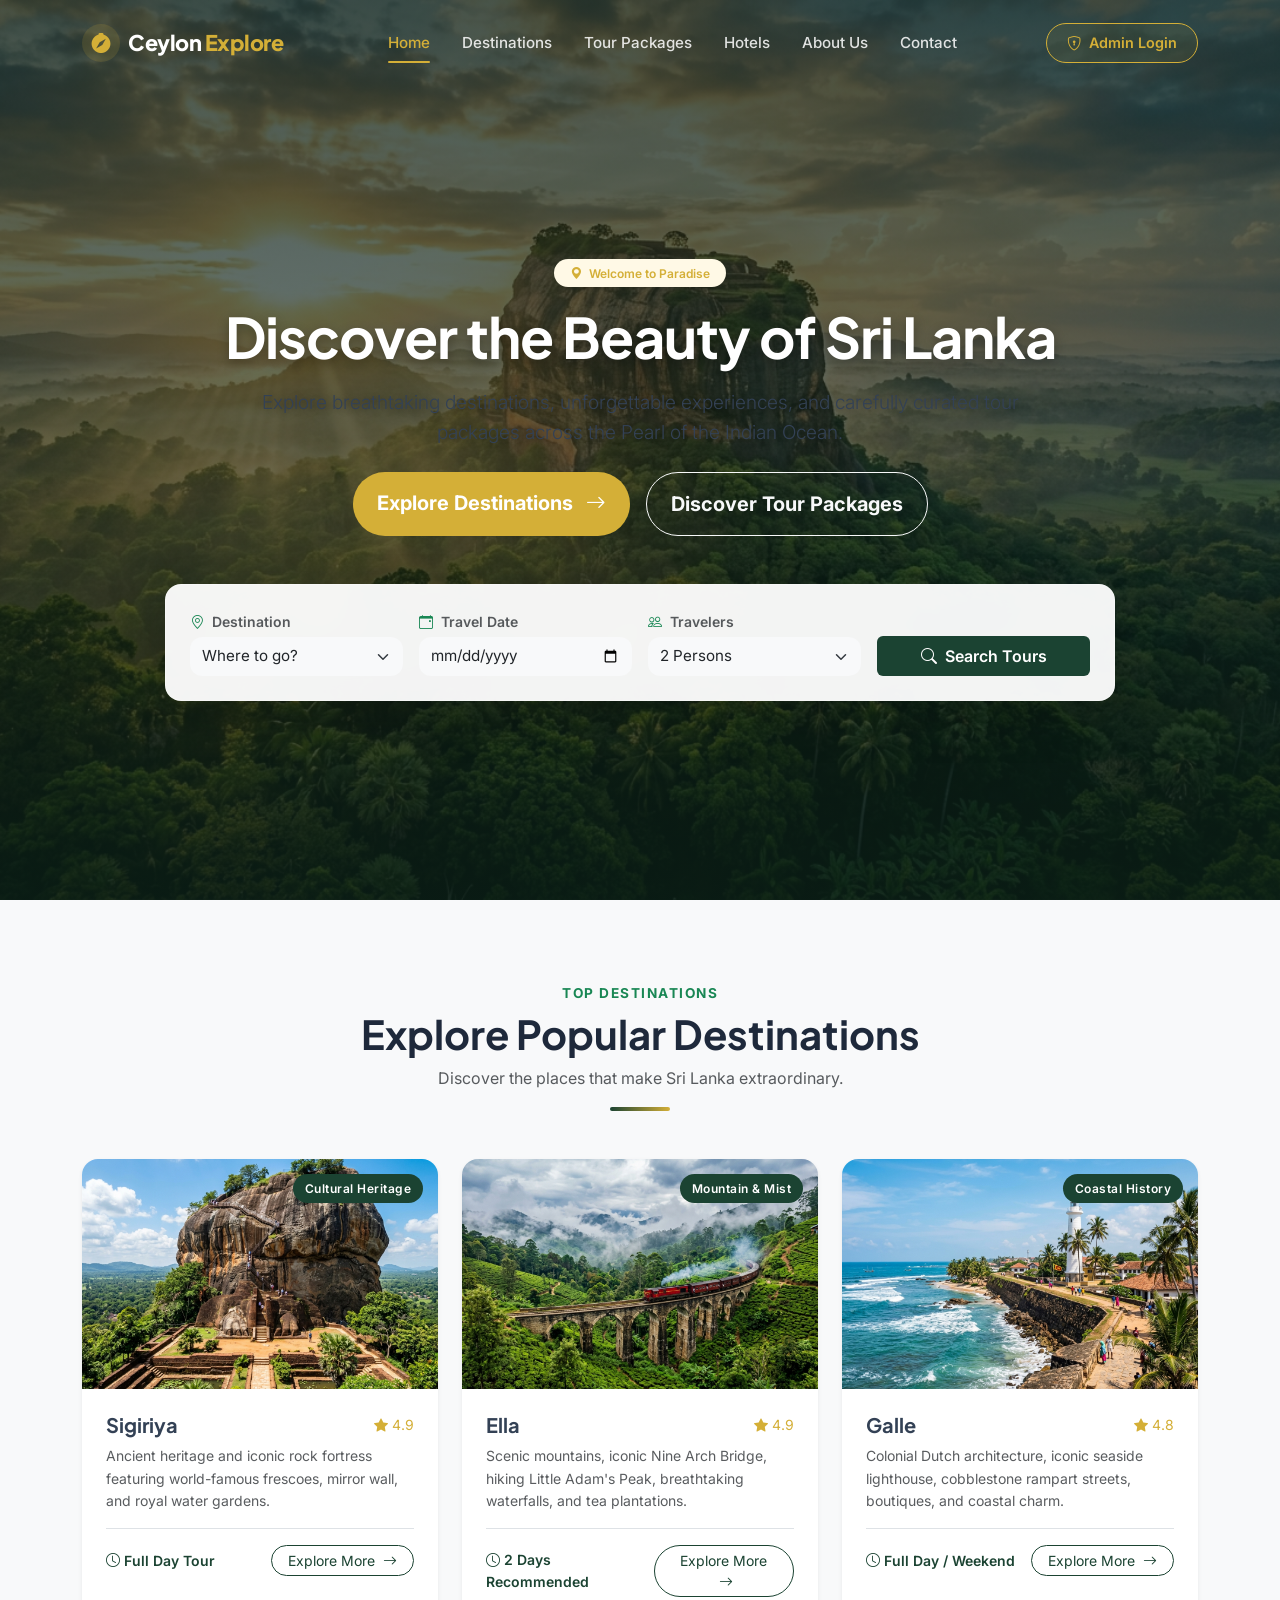
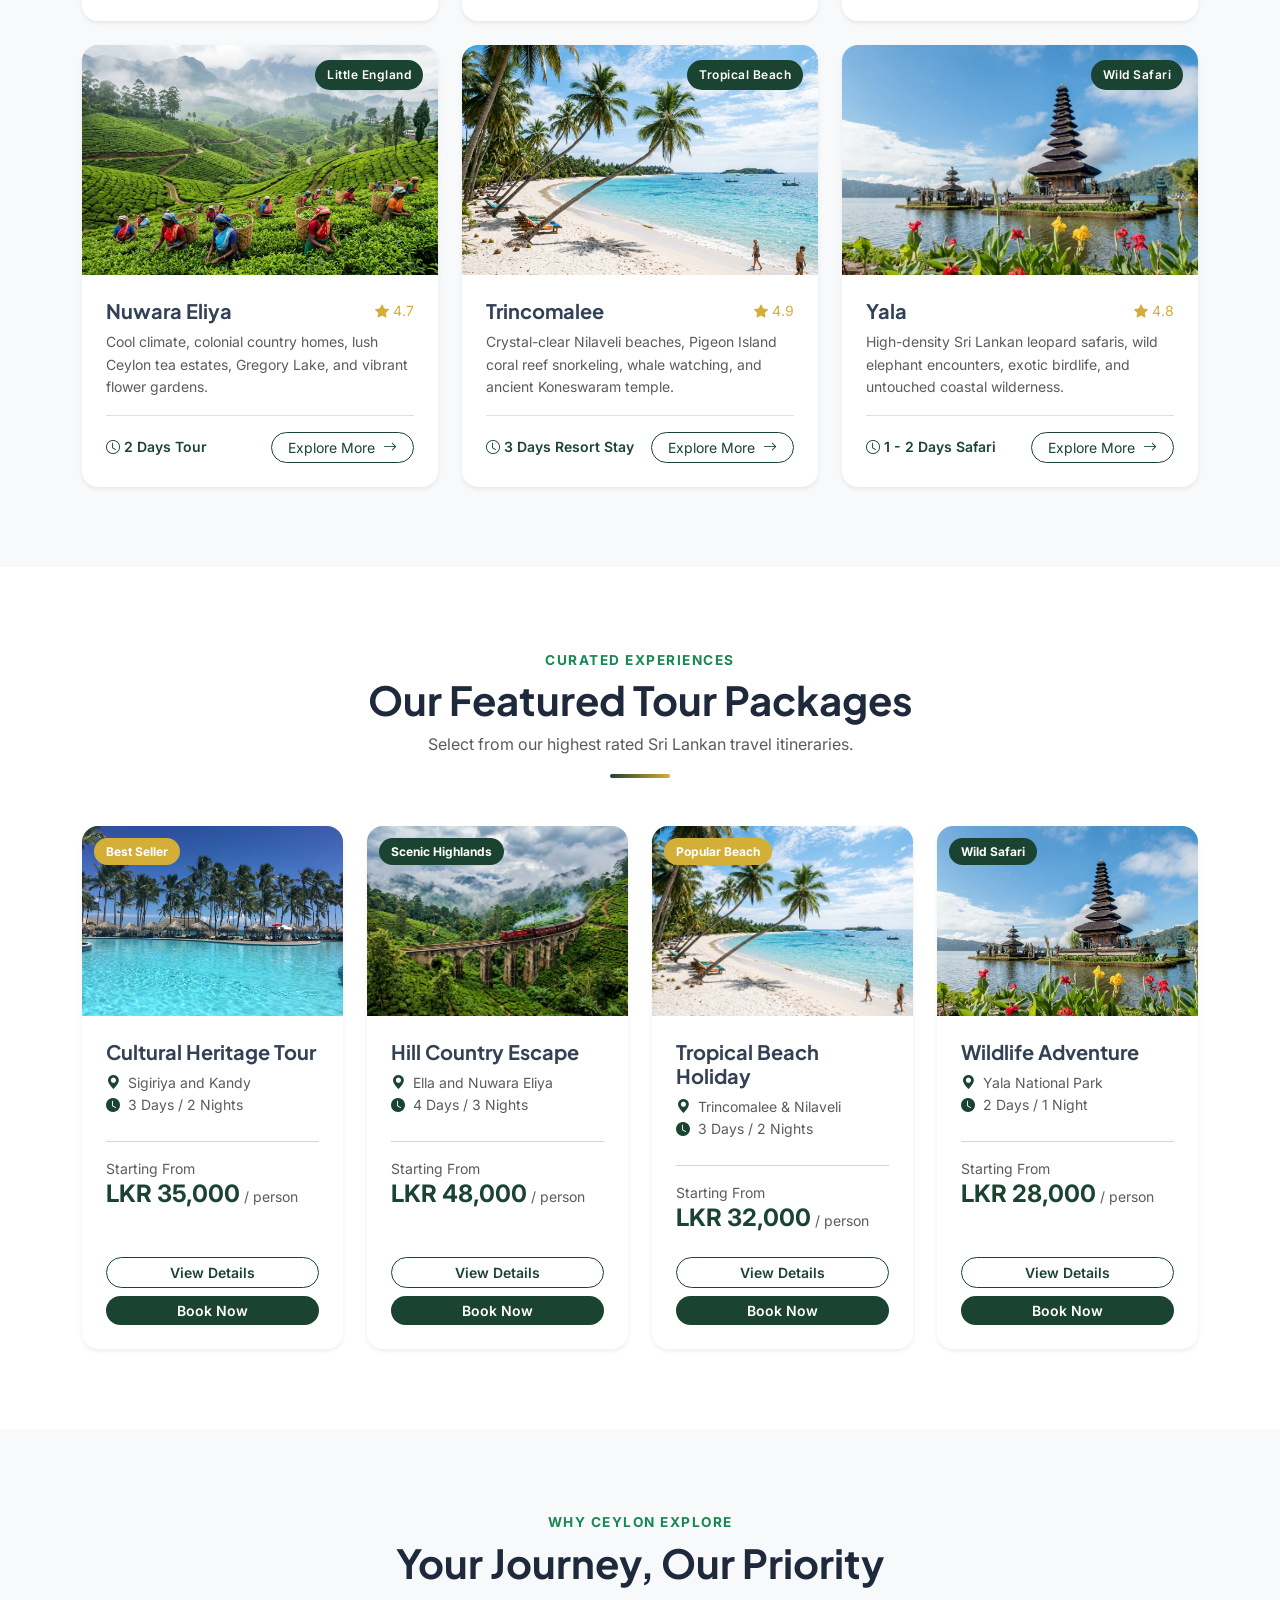
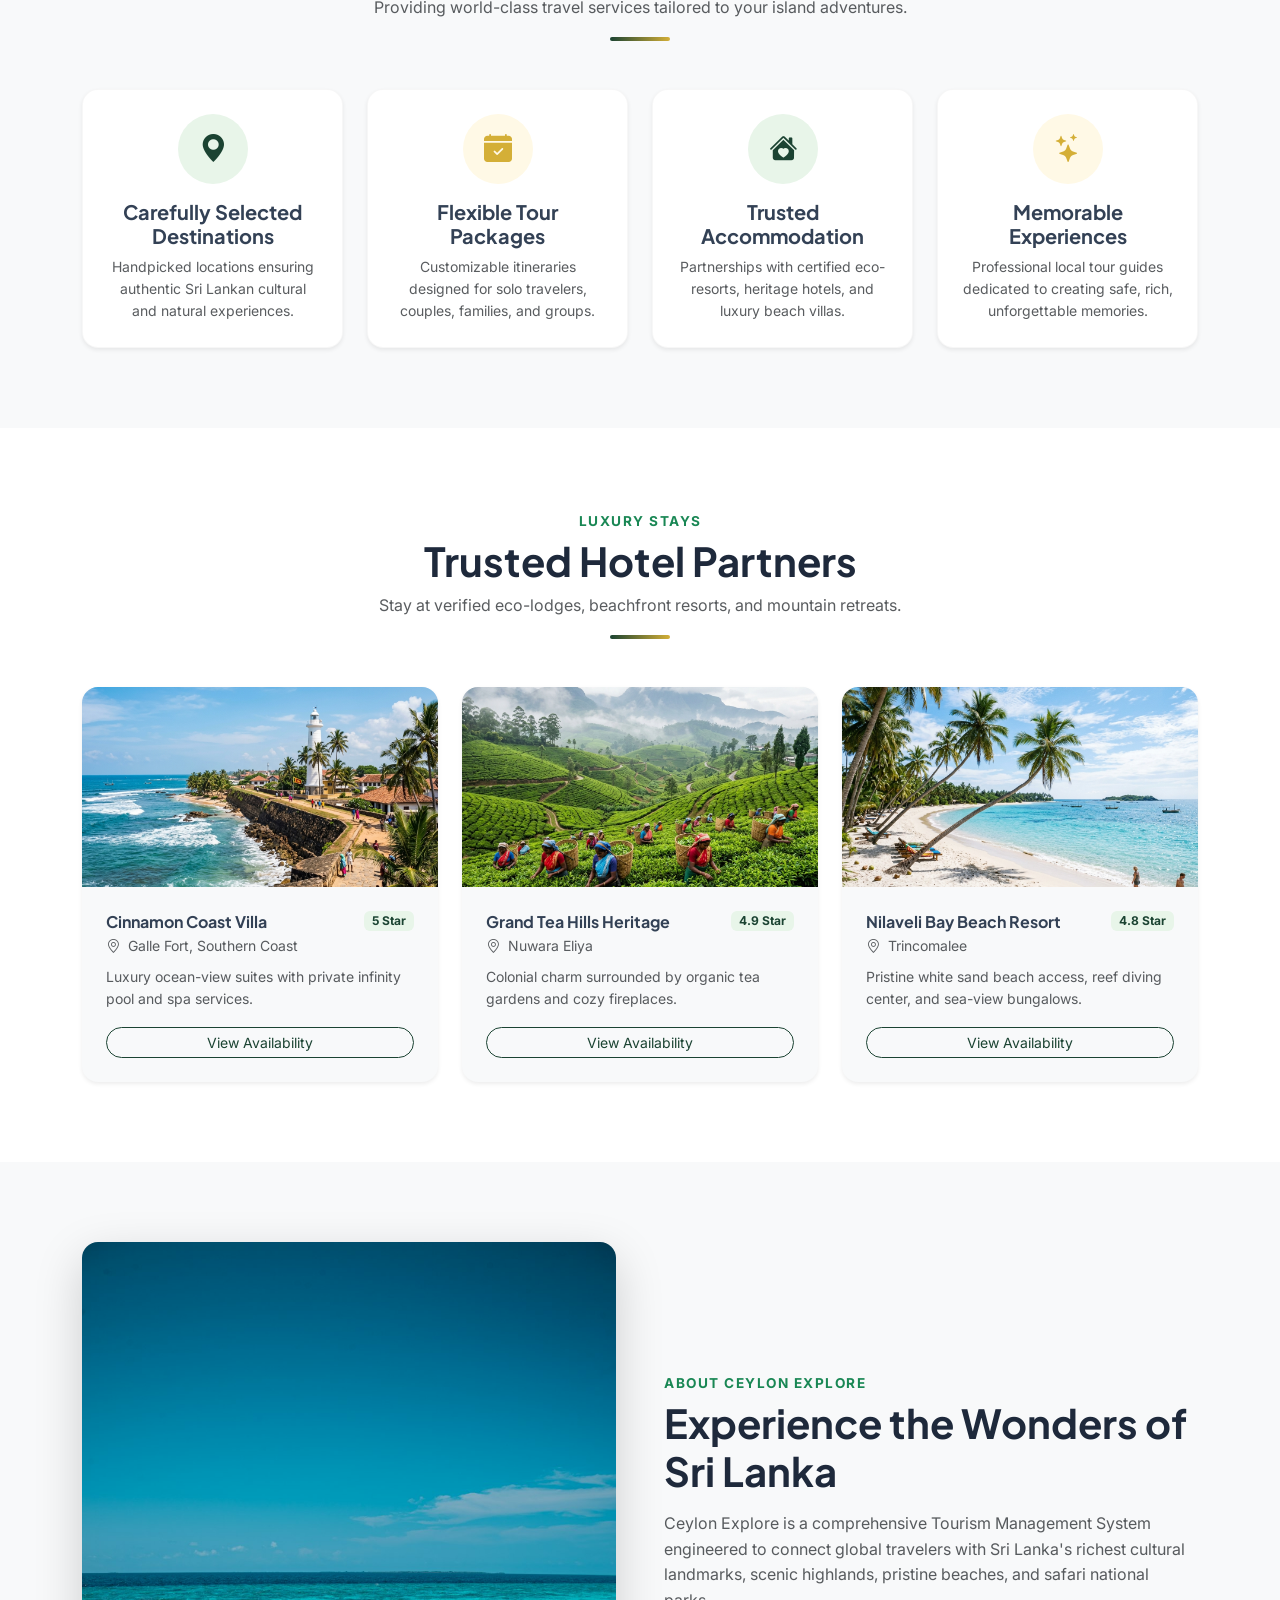
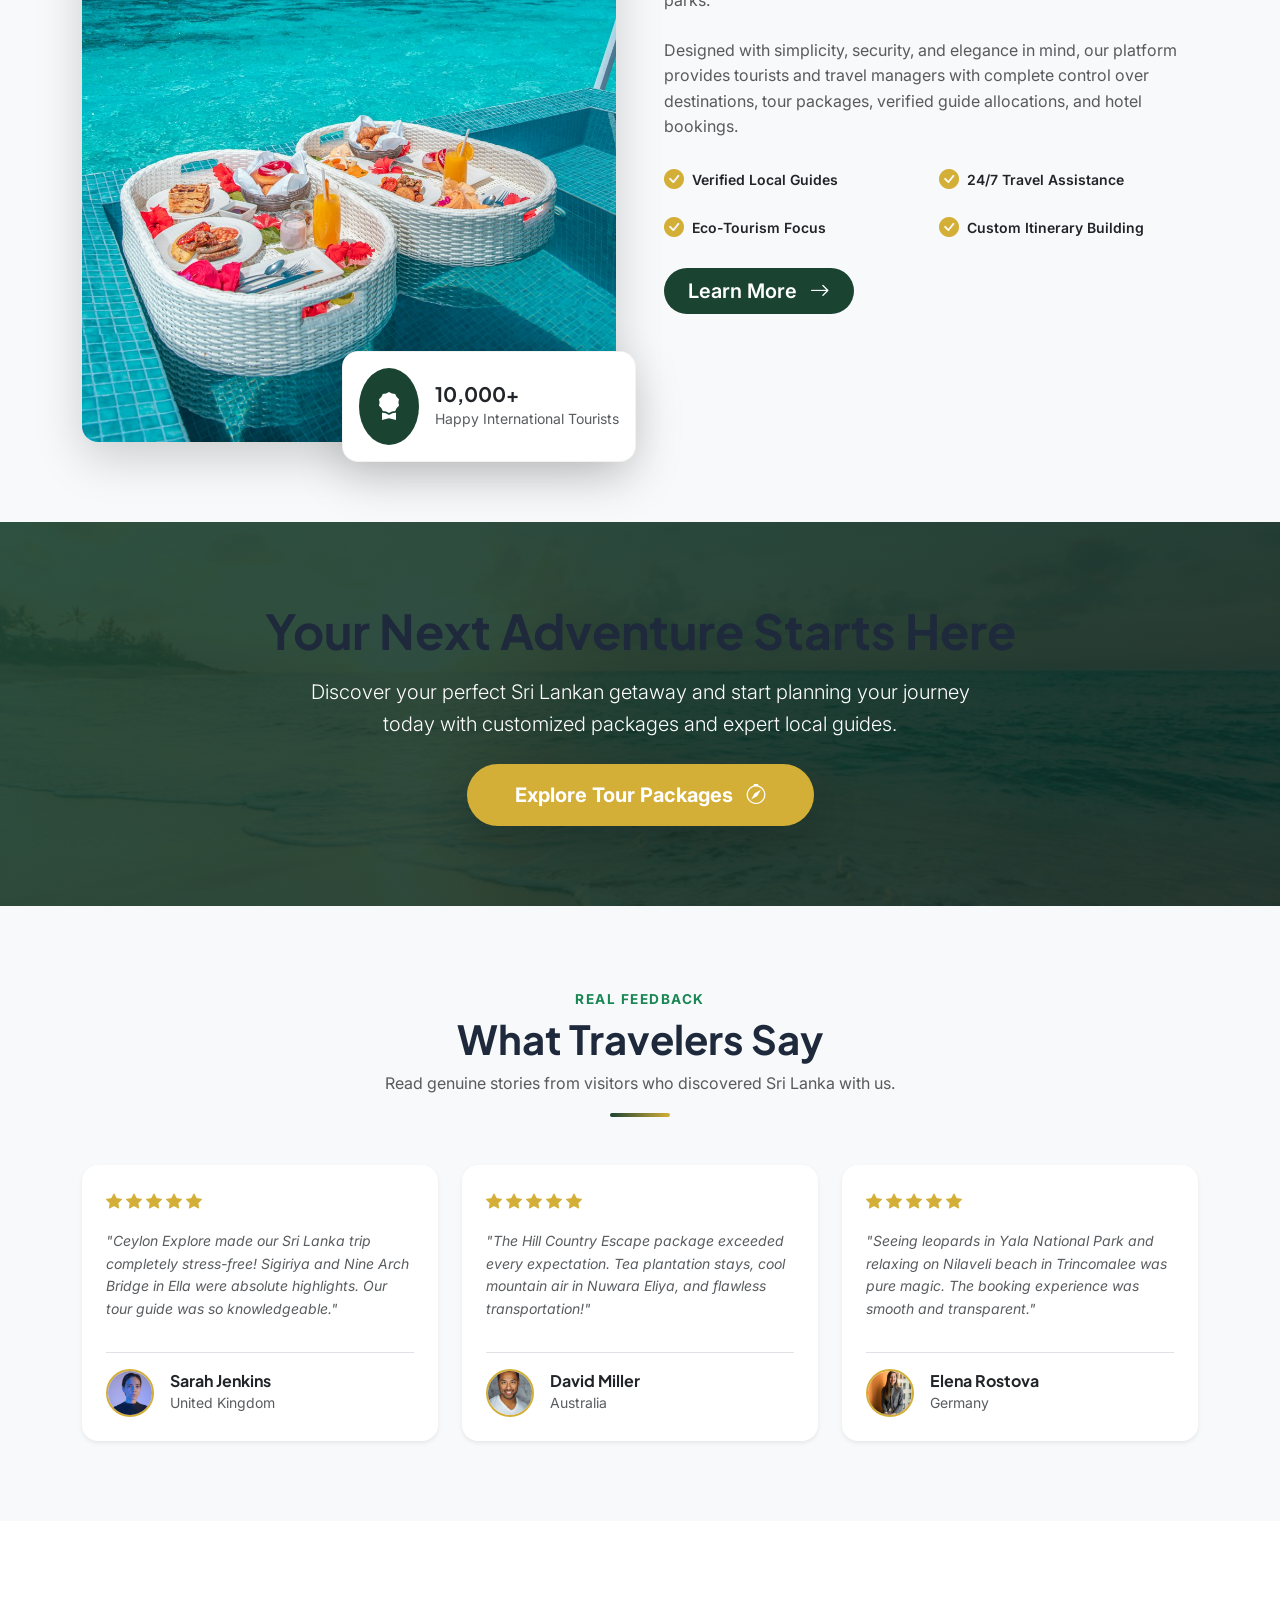
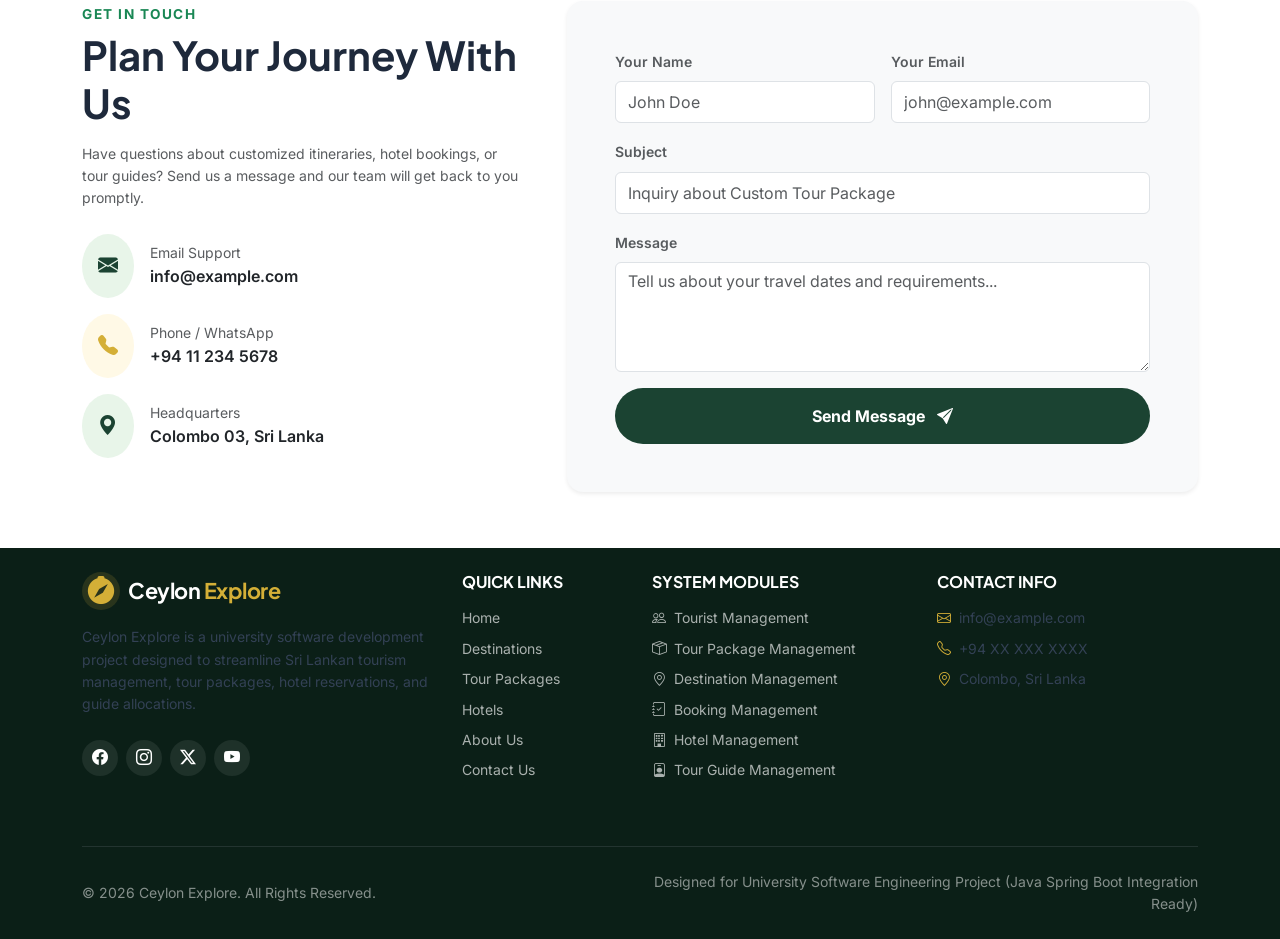
==== tourism-management/index.html @ fd7b1c9d "feat: Implement user and admin dashboard controllers, tourist management, and authentication feature" ====
<!DOCTYPE html>
<html lang="en">
<head>
    <meta charset="UTF-8">
    <meta name="viewport" content="width=device-width, initial-scale=1.0">
    <title>Ceylon Explore | Tourism Management System - Sri Lanka</title>
    <meta name="description" content="Discover breathtaking destinations, curated tour packages, and luxury hotels across Sri Lanka with Ceylon Explore Tourism Management System.">
    
    <!-- Google Fonts -->
    <link rel="preconnect" href="https://fonts.googleapis.com">
    <link rel="preconnect" href="https://fonts.gstatic.com" crossorigin>
    <link href="https://fonts.googleapis.com/css2?family=Inter:wght@300;400;500;600;700&family=Plus+Jakarta+Sans:wght@400;500;600;700;800&display=swap" rel="stylesheet">
    
    <!-- Bootstrap 5 CSS -->
    <link href="https://cdn.jsdelivr.net/npm/bootstrap@5.3.2/dist/css/bootstrap.min.css" rel="stylesheet">
    
    <!-- Bootstrap Icons -->
    <link rel="stylesheet" href="https://cdn.jsdelivr.net/npm/bootstrap-icons@1.11.1/font/bootstrap-icons.css">
    
    <!-- Custom CSS -->
    <link rel="stylesheet" href="css/style.css">
</head>
<body>

    <!-- Navigation Bar -->
    <nav class="navbar navbar-expand-lg fixed-top" id="mainNavbar">
        <div class="container">
            <!-- Brand Logo -->
            <a class="navbar-brand d-flex align-items-center" href="#home">
                <div class="brand-icon me-2">
                    <i class="bi bi-compass-fill"></i>
                </div>
                <span class="brand-text">Ceylon <span class="text-gold">Explore</span></span>
            </a>
            
            <!-- Mobile Toggle Button -->
            <button class="navbar-toggler" type="button" data-bs-toggle="collapse" data-bs-target="#navbarContent" aria-controls="navbarContent" aria-expanded="false" aria-label="Toggle navigation">
                <span class="navbar-toggler-icon"></span>
            </button>
            
            <!-- Navigation Links -->
            <div class="collapse navbar-collapse" id="navbarContent">
                <ul class="navbar-nav mx-auto mb-2 mb-lg-0">
                    <li class="nav-item">
                        <a class="nav-link active" href="#home">Home</a>
                    </li>
                    <li class="nav-item">
                        <a class="nav-link" href="#destinations">Destinations</a>
                    </li>
                    <li class="nav-item">
                        <a class="nav-link" href="#packages">Tour Packages</a>
                    </li>
                    <li class="nav-item">
                        <a class="nav-link" href="#hotels">Hotels</a>
                    </li>
                    <li class="nav-item">
                        <a class="nav-link" href="#about">About Us</a>
                    </li>
                    <li class="nav-item">
                        <a class="nav-link" href="#contact">Contact</a>
                    </li>
                </ul>
                
                <!-- Admin Login Button -->
                <div class="d-flex align-items-center">
                    <a class="btn btn-admin-login" href="admin-login.html">
                        <i class="bi bi-shield-lock me-1"></i> Admin Login
                    </a>
                </div>
            </div>
        </div>
    </nav>

    <!-- Hero Section -->
    <header id="home" class="hero-section position-relative d-flex align-items-center justify-content-center">
        <div class="hero-overlay"></div>
        <div class="container text-center hero-content position-relative z-2">
            <span class="badge bg-gold-subtle text-gold px-3 py-2 rounded-pill mb-3 fw-semibold">
                <i class="bi bi-geo-alt-fill me-1"></i> Welcome to Paradise
            </span>
            <h1 class="hero-title text-white fw-bold mb-3 display-4">
                Discover the Beauty of Sri Lanka
            </h1>
            <p class="hero-subtitle text-white-80 mx-auto mb-4 lead">
                Explore breathtaking destinations, unforgettable experiences, and carefully curated tour packages across the Pearl of the Indian Ocean.
            </p>
            
            <div class="hero-buttons d-flex justify-content-center gap-3 mb-5">
                <a href="#destinations" class="btn btn-gold btn-lg px-4 py-3 fw-bold rounded-pill">
                    Explore Destinations <i class="bi bi-arrow-right ms-2"></i>
                </a>
                <a href="#packages" class="btn btn-outline-light btn-lg px-4 py-3 fw-bold rounded-pill">
                    Discover Tour Packages
                </a>
            </div>
            
            <!-- Modern Search Panel -->
            <div class="search-panel-wrapper mx-auto">
                <div class="search-panel p-4 rounded-4 shadow-lg text-start">
                    <form id="heroSearchForm" class="row g-3 align-items-end">
                        <div class="col-lg-3 col-md-6">
                            <label for="searchDestination" class="form-label fw-semibold text-muted small mb-1">
                                <i class="bi bi-geo-alt text-success me-1"></i> Destination
                            </label>
                            <select class="form-select border-0 bg-light py-2" id="searchDestination" required>
                                <option value="" selected disabled>Where to go?</option>
                                <option value="sigiriya">Sigiriya Rock Fortress</option>
                                <option value="ella">Ella & Nine Arch</option>
                                <option value="galle">Galle Fort & Coast</option>
                                <option value="nuwara-eliya">Nuwara Eliya Tea Hills</option>
                                <option value="trincomalee">Trincomalee Beaches</option>
                                <option value="yala">Yala Safari Park</option>
                            </select>
                        </div>
                        
                        <div class="col-lg-3 col-md-6">
                            <label for="searchDate" class="form-label fw-semibold text-muted small mb-1">
                                <i class="bi bi-calendar-event text-success me-1"></i> Travel Date
                            </label>
                            <input type="date" class="form-control border-0 bg-light py-2" id="searchDate" required>
                        </div>
                        
                        <div class="col-lg-3 col-md-6">
                            <label for="searchTravelers" class="form-label fw-semibold text-muted small mb-1">
                                <i class="bi bi-people text-success me-1"></i> Travelers
                            </label>
                            <select class="form-select border-0 bg-light py-2" id="searchTravelers" required>
                                <option value="1">1 Person</option>
                                <option value="2" selected>2 Persons</option>
                                <option value="3-5">3 - 5 Persons</option>
                                <option value="6+">6+ Group Tour</option>
                            </select>
                        </div>
                        
                        <div class="col-lg-3 col-md-6">
                            <button type="submit" class="btn btn-emerald w-100 py-2 fw-semibold d-flex align-items-center justify-content-center">
                                <i class="bi bi-search me-2"></i> Search Tours
                            </button>
                        </div>
                    </form>
                </div>
            </div>
        </div>
    </header>

    <!-- Popular Destinations Section -->
    <section id="destinations" class="py-6 bg-light">
        <div class="container">
            <div class="section-header text-center mx-auto mb-5">
                <span class="section-badge text-uppercase fw-bold text-success">Top Destinations</span>
                <h2 class="section-title fw-bold display-6 mt-1 mb-2">Explore Popular Destinations</h2>
                <p class="section-subtitle text-muted">Discover the places that make Sri Lanka extraordinary.</p>
                <div class="title-divider mx-auto mt-3"></div>
            </div>
            
            <div class="row g-4">
                <!-- Card 1: Sigiriya -->
                <div class="col-lg-4 col-md-6">
                    <div class="destination-card rounded-4 overflow-hidden shadow-sm h-100 bg-white border-0 position-relative">
                        <div class="card-img-wrapper position-relative overflow-hidden">
                            <img src="assets/images/sigiriya.jpg" class="card-img-top destination-img" alt="Sigiriya Rock Fortress">
                            <span class="badge-tag bg-emerald">Cultural Heritage</span>
                        </div>
                        <div class="card-body p-4 d-flex flex-column">
                            <div class="d-flex justify-content-between align-items-center mb-2">
                                <h3 class="card-title h5 fw-bold mb-0">Sigiriya</h3>
                                <span class="rating small text-gold"><i class="bi bi-star-fill me-1"></i>4.9</span>
                            </div>
                            <p class="card-text text-muted small flex-grow-1">
                                Ancient heritage and iconic rock fortress featuring world-famous frescoes, mirror wall, and royal water gardens.
                            </p>
                            <div class="pt-3 border-top d-flex justify-content-between align-items-center">
                                <span class="text-emerald fw-semibold small"><i class="bi bi-clock me-1"></i>Full Day Tour</span>
                                <button class="btn btn-outline-emerald btn-sm rounded-pill px-3 btn-explore" data-destination="Sigiriya">
                                    Explore More <i class="bi bi-arrow-right ms-1"></i>
                                </button>
                            </div>
                        </div>
                    </div>
                </div>
                
                <!-- Card 2: Ella -->
                <div class="col-lg-4 col-md-6">
                    <div class="destination-card rounded-4 overflow-hidden shadow-sm h-100 bg-white border-0 position-relative">
                        <div class="card-img-wrapper position-relative overflow-hidden">
                            <img src="assets/images/ella.jpg" class="card-img-top destination-img" alt="Ella Nine Arch Bridge">
                            <span class="badge-tag bg-emerald">Mountain & Mist</span>
                        </div>
                        <div class="card-body p-4 d-flex flex-column">
                            <div class="d-flex justify-content-between align-items-center mb-2">
                                <h3 class="card-title h5 fw-bold mb-0">Ella</h3>
                                <span class="rating small text-gold"><i class="bi bi-star-fill me-1"></i>4.9</span>
                            </div>
                            <p class="card-text text-muted small flex-grow-1">
                                Scenic mountains, iconic Nine Arch Bridge, hiking Little Adam's Peak, breathtaking waterfalls, and tea plantations.
                            </p>
                            <div class="pt-3 border-top d-flex justify-content-between align-items-center">
                                <span class="text-emerald fw-semibold small"><i class="bi bi-clock me-1"></i>2 Days Recommended</span>
                                <button class="btn btn-outline-emerald btn-sm rounded-pill px-3 btn-explore" data-destination="Ella">
                                    Explore More <i class="bi bi-arrow-right ms-1"></i>
                                </button>
                            </div>
                        </div>
                    </div>
                </div>
                
                <!-- Card 3: Galle -->
                <div class="col-lg-4 col-md-6">
                    <div class="destination-card rounded-4 overflow-hidden shadow-sm h-100 bg-white border-0 position-relative">
                        <div class="card-img-wrapper position-relative overflow-hidden">
                            <img src="assets/images/galle.jpg" class="card-img-top destination-img" alt="Galle Fort Lighthouse">
                            <span class="badge-tag bg-emerald">Coastal History</span>
                        </div>
                        <div class="card-body p-4 d-flex flex-column">
                            <div class="d-flex justify-content-between align-items-center mb-2">
                                <h3 class="card-title h5 fw-bold mb-0">Galle</h3>
                                <span class="rating small text-gold"><i class="bi bi-star-fill me-1"></i>4.8</span>
                            </div>
                            <p class="card-text text-muted small flex-grow-1">
                                Colonial Dutch architecture, iconic seaside lighthouse, cobblestone rampart streets, boutiques, and coastal charm.
                            </p>
                            <div class="pt-3 border-top d-flex justify-content-between align-items-center">
                                <span class="text-emerald fw-semibold small"><i class="bi bi-clock me-1"></i>Full Day / Weekend</span>
                                <button class="btn btn-outline-emerald btn-sm rounded-pill px-3 btn-explore" data-destination="Galle">
                                    Explore More <i class="bi bi-arrow-right ms-1"></i>
                                </button>
                            </div>
                        </div>
                    </div>
                </div>
                
                <!-- Card 4: Nuwara Eliya -->
                <div class="col-lg-4 col-md-6">
                    <div class="destination-card rounded-4 overflow-hidden shadow-sm h-100 bg-white border-0 position-relative">
                        <div class="card-img-wrapper position-relative overflow-hidden">
                            <img src="assets/images/nuwara-eliya.jpg" class="card-img-top destination-img" alt="Nuwara Eliya Tea Gardens">
                            <span class="badge-tag bg-emerald">Little England</span>
                        </div>
                        <div class="card-body p-4 d-flex flex-column">
                            <div class="d-flex justify-content-between align-items-center mb-2">
                                <h3 class="card-title h5 fw-bold mb-0">Nuwara Eliya</h3>
                                <span class="rating small text-gold"><i class="bi bi-star-fill me-1"></i>4.7</span>
                            </div>
                            <p class="card-text text-muted small flex-grow-1">
                                Cool climate, colonial country homes, lush Ceylon tea estates, Gregory Lake, and vibrant flower gardens.
                            </p>
                            <div class="pt-3 border-top d-flex justify-content-between align-items-center">
                                <span class="text-emerald fw-semibold small"><i class="bi bi-clock me-1"></i>2 Days Tour</span>
                                <button class="btn btn-outline-emerald btn-sm rounded-pill px-3 btn-explore" data-destination="Nuwara Eliya">
                                    Explore More <i class="bi bi-arrow-right ms-1"></i>
                                </button>
                            </div>
                        </div>
                    </div>
                </div>
                
                <!-- Card 5: Trincomalee -->
                <div class="col-lg-4 col-md-6">
                    <div class="destination-card rounded-4 overflow-hidden shadow-sm h-100 bg-white border-0 position-relative">
                        <div class="card-img-wrapper position-relative overflow-hidden">
                            <img src="assets/images/trincomalee.jpg" class="card-img-top destination-img" alt="Trincomalee Nilaveli Beach">
                            <span class="badge-tag bg-emerald">Tropical Beach</span>
                        </div>
                        <div class="card-body p-4 d-flex flex-column">
                            <div class="d-flex justify-content-between align-items-center mb-2">
                                <h3 class="card-title h5 fw-bold mb-0">Trincomalee</h3>
                                <span class="rating small text-gold"><i class="bi bi-star-fill me-1"></i>4.9</span>
                            </div>
                            <p class="card-text text-muted small flex-grow-1">
                                Crystal-clear Nilaveli beaches, Pigeon Island coral reef snorkeling, whale watching, and ancient Koneswaram temple.
                            </p>
                            <div class="pt-3 border-top d-flex justify-content-between align-items-center">
                                <span class="text-emerald fw-semibold small"><i class="bi bi-clock me-1"></i>3 Days Resort Stay</span>
                                <button class="btn btn-outline-emerald btn-sm rounded-pill px-3 btn-explore" data-destination="Trincomalee">
                                    Explore More <i class="bi bi-arrow-right ms-1"></i>
                                </button>
                            </div>
                        </div>
                    </div>
                </div>
                
                <!-- Card 6: Yala -->
                <div class="col-lg-4 col-md-6">
                    <div class="destination-card rounded-4 overflow-hidden shadow-sm h-100 bg-white border-0 position-relative">
                        <div class="card-img-wrapper position-relative overflow-hidden">
                            <img src="assets/images/yala.jpg" class="card-img-top destination-img" alt="Yala Safari Leopard">
                            <span class="badge-tag bg-emerald">Wild Safari</span>
                        </div>
                        <div class="card-body p-4 d-flex flex-column">
                            <div class="d-flex justify-content-between align-items-center mb-2">
                                <h3 class="card-title h5 fw-bold mb-0">Yala</h3>
                                <span class="rating small text-gold"><i class="bi bi-star-fill me-1"></i>4.8</span>
                            </div>
                            <p class="card-text text-muted small flex-grow-1">
                                High-density Sri Lankan leopard safaris, wild elephant encounters, exotic birdlife, and untouched coastal wilderness.
                            </p>
                            <div class="pt-3 border-top d-flex justify-content-between align-items-center">
                                <span class="text-emerald fw-semibold small"><i class="bi bi-clock me-1"></i>1 - 2 Days Safari</span>
                                <button class="btn btn-outline-emerald btn-sm rounded-pill px-3 btn-explore" data-destination="Yala">
                                    Explore More <i class="bi bi-arrow-right ms-1"></i>
                                </button>
                            </div>
                        </div>
                    </div>
                </div>
            </div>
        </div>
    </section>

    <!-- Featured Tour Packages Section -->
    <section id="packages" class="py-6 bg-white">
        <div class="container">
            <div class="section-header text-center mx-auto mb-5">
                <span class="section-badge text-uppercase fw-bold text-success">Curated Experiences</span>
                <h2 class="section-title fw-bold display-6 mt-1 mb-2">Our Featured Tour Packages</h2>
                <p class="section-subtitle text-muted">Select from our highest rated Sri Lankan travel itineraries.</p>
                <div class="title-divider mx-auto mt-3"></div>
            </div>
            
            <div class="row g-4">
                <!-- Package 1 -->
                <div class="col-lg-3 col-md-6">
                    <div class="package-card rounded-4 border-0 shadow-sm overflow-hidden h-100 d-flex flex-column bg-white">
                        <div class="package-img-container position-relative">
                            <img src="assets/images/cultural-tour.jpg" class="w-100 package-img" alt="Cultural Heritage Tour">
                            <span class="package-badge bg-gold">Best Seller</span>
                        </div>
                        <div class="p-4 d-flex flex-column flex-grow-1">
                            <h3 class="h5 fw-bold mb-2">Cultural Heritage Tour</h3>
                            <div class="package-meta small text-muted mb-2">
                                <div><i class="bi bi-geo-alt-fill text-emerald me-1"></i> Sigiriya and Kandy</div>
                                <div><i class="bi bi-clock-fill text-emerald me-1"></i> 3 Days / 2 Nights</div>
                            </div>
                            <hr class="my-3 text-muted opacity-25">
                            <div class="mb-4">
                                <span class="small text-muted d-block">Starting From</span>
                                <span class="h4 fw-bold text-emerald mb-0">LKR 35,000</span>
                                <span class="small text-muted">/ person</span>
                            </div>
                            <div class="mt-auto d-grid gap-2">
                                <button class="btn btn-outline-emerald rounded-pill btn-sm fw-semibold btn-view-details" data-package="Cultural Heritage Tour" data-price="LKR 35,000" data-duration="3 Days / 2 Nights" data-dest="Sigiriya & Kandy">View Details</button>
                                <button class="btn btn-emerald rounded-pill btn-sm fw-semibold btn-book-now" data-package="Cultural Heritage Tour" data-price="LKR 35,000">Book Now</button>
                            </div>
                        </div>
                    </div>
                </div>
                
                <!-- Package 2 -->
                <div class="col-lg-3 col-md-6">
                    <div class="package-card rounded-4 border-0 shadow-sm overflow-hidden h-100 d-flex flex-column bg-white">
                        <div class="package-img-container position-relative">
                            <img src="assets/images/ella.jpg" class="w-100 package-img" alt="Hill Country Escape">
                            <span class="package-badge bg-emerald">Scenic Highlands</span>
                        </div>
                        <div class="p-4 d-flex flex-column flex-grow-1">
                            <h3 class="h5 fw-bold mb-2">Hill Country Escape</h3>
                            <div class="package-meta small text-muted mb-2">
                                <div><i class="bi bi-geo-alt-fill text-emerald me-1"></i> Ella and Nuwara Eliya</div>
                                <div><i class="bi bi-clock-fill text-emerald me-1"></i> 4 Days / 3 Nights</div>
                            </div>
                            <hr class="my-3 text-muted opacity-25">
                            <div class="mb-4">
                                <span class="small text-muted d-block">Starting From</span>
                                <span class="h4 fw-bold text-emerald mb-0">LKR 48,000</span>
                                <span class="small text-muted">/ person</span>
                            </div>
                            <div class="mt-auto d-grid gap-2">
                                <button class="btn btn-outline-emerald rounded-pill btn-sm fw-semibold btn-view-details" data-package="Hill Country Escape" data-price="LKR 48,000" data-duration="4 Days / 3 Nights" data-dest="Ella & Nuwara Eliya">View Details</button>
                                <button class="btn btn-emerald rounded-pill btn-sm fw-semibold btn-book-now" data-package="Hill Country Escape" data-price="LKR 48,000">Book Now</button>
                            </div>
                        </div>
                    </div>
                </div>
                
                <!-- Package 3 -->
                <div class="col-lg-3 col-md-6">
                    <div class="package-card rounded-4 border-0 shadow-sm overflow-hidden h-100 d-flex flex-column bg-white">
                        <div class="package-img-container position-relative">
                            <img src="assets/images/trincomalee.jpg" class="w-100 package-img" alt="Tropical Beach Holiday">
                            <span class="package-badge bg-gold">Popular Beach</span>
                        </div>
                        <div class="p-4 d-flex flex-column flex-grow-1">
                            <h3 class="h5 fw-bold mb-2">Tropical Beach Holiday</h3>
                            <div class="package-meta small text-muted mb-2">
                                <div><i class="bi bi-geo-alt-fill text-emerald me-1"></i> Trincomalee & Nilaveli</div>
                                <div><i class="bi bi-clock-fill text-emerald me-1"></i> 3 Days / 2 Nights</div>
                            </div>
                            <hr class="my-3 text-muted opacity-25">
                            <div class="mb-4">
                                <span class="small text-muted d-block">Starting From</span>
                                <span class="h4 fw-bold text-emerald mb-0">LKR 32,000</span>
                                <span class="small text-muted">/ person</span>
                            </div>
                            <div class="mt-auto d-grid gap-2">
                                <button class="btn btn-outline-emerald rounded-pill btn-sm fw-semibold btn-view-details" data-package="Tropical Beach Holiday" data-price="LKR 32,000" data-duration="3 Days / 2 Nights" data-dest="Trincomalee & Nilaveli">View Details</button>
                                <button class="btn btn-emerald rounded-pill btn-sm fw-semibold btn-book-now" data-package="Tropical Beach Holiday" data-price="LKR 32,000">Book Now</button>
                            </div>
                        </div>
                    </div>
                </div>
                
                <!-- Package 4 -->
                <div class="col-lg-3 col-md-6">
                    <div class="package-card rounded-4 border-0 shadow-sm overflow-hidden h-100 d-flex flex-column bg-white">
                        <div class="package-img-container position-relative">
                            <img src="assets/images/yala.jpg" class="w-100 package-img" alt="Wildlife Adventure">
                            <span class="package-badge bg-emerald">Wild Safari</span>
                        </div>
                        <div class="p-4 d-flex flex-column flex-grow-1">
                            <h3 class="h5 fw-bold mb-2">Wildlife Adventure</h3>
                            <div class="package-meta small text-muted mb-2">
                                <div><i class="bi bi-geo-alt-fill text-emerald me-1"></i> Yala National Park</div>
                                <div><i class="bi bi-clock-fill text-emerald me-1"></i> 2 Days / 1 Night</div>
                            </div>
                            <hr class="my-3 text-muted opacity-25">
                            <div class="mb-4">
                                <span class="small text-muted d-block">Starting From</span>
                                <span class="h4 fw-bold text-emerald mb-0">LKR 28,000</span>
                                <span class="small text-muted">/ person</span>
                            </div>
                            <div class="mt-auto d-grid gap-2">
                                <button class="btn btn-outline-emerald rounded-pill btn-sm fw-semibold btn-view-details" data-package="Wildlife Adventure" data-price="LKR 28,000" data-duration="2 Days / 1 Night" data-dest="Yala National Park">View Details</button>
                                <button class="btn btn-emerald rounded-pill btn-sm fw-semibold btn-book-now" data-package="Wildlife Adventure" data-price="LKR 28,000">Book Now</button>
                            </div>
                        </div>
                    </div>
                </div>
            </div>
        </div>
    </section>

    <!-- Why Choose Us Section -->
    <section id="why-us" class="py-6 bg-light">
        <div class="container">
            <div class="section-header text-center mx-auto mb-5">
                <span class="section-badge text-uppercase fw-bold text-success">Why Ceylon Explore</span>
                <h2 class="section-title fw-bold display-6 mt-1 mb-2">Your Journey, Our Priority</h2>
                <p class="section-subtitle text-muted">Providing world-class travel services tailored to your island adventures.</p>
                <div class="title-divider mx-auto mt-3"></div>
            </div>
            
            <div class="row g-4">
                <!-- Feature 1 -->
                <div class="col-lg-3 col-md-6">
                    <div class="feature-card p-4 rounded-4 bg-white shadow-sm text-center h-100 transition-all">
                        <div class="feature-icon-wrapper mb-3 mx-auto rounded-circle d-flex align-items-center justify-content-center bg-emerald-subtle text-emerald">
                            <i class="bi bi-geo-alt-fill fs-3"></i>
                        </div>
                        <h4 class="h5 fw-bold mb-2">Carefully Selected Destinations</h4>
                        <p class="text-muted small mb-0">
                            Handpicked locations ensuring authentic Sri Lankan cultural and natural experiences.
                        </p>
                    </div>
                </div>
                
                <!-- Feature 2 -->
                <div class="col-lg-3 col-md-6">
                    <div class="feature-card p-4 rounded-4 bg-white shadow-sm text-center h-100 transition-all">
                        <div class="feature-icon-wrapper mb-3 mx-auto rounded-circle d-flex align-items-center justify-content-center bg-gold-subtle text-gold">
                            <i class="bi bi-calendar-check-fill fs-3"></i>
                        </div>
                        <h4 class="h5 fw-bold mb-2">Flexible Tour Packages</h4>
                        <p class="text-muted small mb-0">
                            Customizable itineraries designed for solo travelers, couples, families, and groups.
                        </p>
                    </div>
                </div>
                
                <!-- Feature 3 -->
                <div class="col-lg-3 col-md-6">
                    <div class="feature-card p-4 rounded-4 bg-white shadow-sm text-center h-100 transition-all">
                        <div class="feature-icon-wrapper mb-3 mx-auto rounded-circle d-flex align-items-center justify-content-center bg-emerald-subtle text-emerald">
                            <i class="bi bi-house-heart-fill fs-3"></i>
                        </div>
                        <h4 class="h5 fw-bold mb-2">Trusted Accommodation</h4>
                        <p class="text-muted small mb-0">
                            Partnerships with certified eco-resorts, heritage hotels, and luxury beach villas.
                        </p>
                    </div>
                </div>
                
                <!-- Feature 4 -->
                <div class="col-lg-3 col-md-6">
                    <div class="feature-card p-4 rounded-4 bg-white shadow-sm text-center h-100 transition-all">
                        <div class="feature-icon-wrapper mb-3 mx-auto rounded-circle d-flex align-items-center justify-content-center bg-gold-subtle text-gold">
                            <i class="bi bi-stars fs-3"></i>
                        </div>
                        <h4 class="h5 fw-bold mb-2">Memorable Experiences</h4>
                        <p class="text-muted small mb-0">
                            Professional local tour guides dedicated to creating safe, rich, unforgettable memories.
                        </p>
                    </div>
                </div>
            </div>
        </div>
    </section>

    <!-- Hotels & Accommodation Section -->
    <section id="hotels" class="py-6 bg-white">
        <div class="container">
            <div class="section-header text-center mx-auto mb-5">
                <span class="section-badge text-uppercase fw-bold text-success">Luxury Stays</span>
                <h2 class="section-title fw-bold display-6 mt-1 mb-2">Trusted Hotel Partners</h2>
                <p class="section-subtitle text-muted">Stay at verified eco-lodges, beachfront resorts, and mountain retreats.</p>
                <div class="title-divider mx-auto mt-3"></div>
            </div>
            
            <div class="row g-4">
                <div class="col-lg-4 col-md-6">
                    <div class="hotel-card rounded-4 border-0 shadow-sm overflow-hidden bg-light h-100">
                        <img src="assets/images/galle.jpg" class="w-100 hotel-img" alt="Coastal Resort">
                        <div class="p-4">
                            <div class="d-flex justify-content-between align-items-center mb-1">
                                <h4 class="h6 fw-bold mb-0">Cinnamon Coast Villa</h4>
                                <span class="badge bg-emerald-subtle text-emerald">5 Star</span>
                            </div>
                            <p class="small text-muted mb-2"><i class="bi bi-geo-alt me-1"></i> Galle Fort, Southern Coast</p>
                            <p class="small text-muted mb-3">Luxury ocean-view suites with private infinity pool and spa services.</p>
                            <button class="btn btn-sm btn-outline-emerald rounded-pill w-100 btn-hotel-info" data-hotel="Cinnamon Coast Villa">View Availability</button>
                        </div>
                    </div>
                </div>
                
                <div class="col-lg-4 col-md-6">
                    <div class="hotel-card rounded-4 border-0 shadow-sm overflow-hidden bg-light h-100">
                        <img src="assets/images/nuwara-eliya.jpg" class="w-100 hotel-img" alt="Mountain Resort">
                        <div class="p-4">
                            <div class="d-flex justify-content-between align-items-center mb-1">
                                <h4 class="h6 fw-bold mb-0">Grand Tea Hills Heritage</h4>
                                <span class="badge bg-emerald-subtle text-emerald">4.9 Star</span>
                            </div>
                            <p class="small text-muted mb-2"><i class="bi bi-geo-alt me-1"></i> Nuwara Eliya</p>
                            <p class="small text-muted mb-3">Colonial charm surrounded by organic tea gardens and cozy fireplaces.</p>
                            <button class="btn btn-sm btn-outline-emerald rounded-pill w-100 btn-hotel-info" data-hotel="Grand Tea Hills Heritage">View Availability</button>
                        </div>
                    </div>
                </div>
                
                <div class="col-lg-4 col-md-6">
                    <div class="hotel-card rounded-4 border-0 shadow-sm overflow-hidden bg-light h-100">
                        <img src="assets/images/trincomalee.jpg" class="w-100 hotel-img" alt="Beachfront Resort">
                        <div class="p-4">
                            <div class="d-flex justify-content-between align-items-center mb-1">
                                <h4 class="h6 fw-bold mb-0">Nilaveli Bay Beach Resort</h4>
                                <span class="badge bg-emerald-subtle text-emerald">4.8 Star</span>
                            </div>
                            <p class="small text-muted mb-2"><i class="bi bi-geo-alt me-1"></i> Trincomalee</p>
                            <p class="small text-muted mb-3">Pristine white sand beach access, reef diving center, and sea-view bungalows.</p>
                            <button class="btn btn-sm btn-outline-emerald rounded-pill w-100 btn-hotel-info" data-hotel="Nilaveli Bay Beach Resort">View Availability</button>
                        </div>
                    </div>
                </div>
            </div>
        </div>
    </section>

    <!-- About Us Section -->
    <section id="about" class="py-6 bg-light">
        <div class="container">
            <div class="row align-items-center g-5">
                <div class="col-lg-6">
                    <div class="about-img-wrapper position-relative">
                        <img src="assets/images/about-sri-lanka.jpg" alt="Experience Sri Lanka" class="img-fluid rounded-4 shadow-lg w-100">
                        <div class="about-experience-badge rounded-4 p-3 shadow-lg bg-white position-absolute d-none d-sm-flex align-items-center">
                            <div class="badge-icon bg-emerald text-white rounded-circle p-3 me-3">
                                <i class="bi bi-award-fill fs-3"></i>
                            </div>
                            <div>
                                <h4 class="h5 fw-bold mb-0 text-dark">10,000+</h4>
                                <span class="small text-muted">Happy International Tourists</span>
                            </div>
                        </div>
                    </div>
                </div>
                
                <div class="col-lg-6">
                    <span class="section-badge text-uppercase fw-bold text-success">About Ceylon Explore</span>
                    <h2 class="section-title fw-bold display-6 mt-1 mb-3">Experience the Wonders of Sri Lanka</h2>
                    <p class="text-muted leading-relaxed mb-4">
                        Ceylon Explore is a comprehensive Tourism Management System engineered to connect global travelers with Sri Lanka's richest cultural landmarks, scenic highlands, pristine beaches, and safari national parks.
                    </p>
                    <p class="text-muted leading-relaxed mb-4">
                        Designed with simplicity, security, and elegance in mind, our platform provides tourists and travel managers with complete control over destinations, tour packages, verified guide allocations, and hotel bookings.
                    </p>
                    
                    <div class="row g-3 mb-4">
                        <div class="col-6">
                            <div class="d-flex align-items-center">
                                <i class="bi bi-check-circle-fill text-gold fs-5 me-2"></i>
                                <span class="fw-semibold text-dark small">Verified Local Guides</span>
                            </div>
                        </div>
                        <div class="col-6">
                            <div class="d-flex align-items-center">
                                <i class="bi bi-check-circle-fill text-gold fs-5 me-2"></i>
                                <span class="fw-semibold text-dark small">24/7 Travel Assistance</span>
                            </div>
                        </div>
                        <div class="col-6">
                            <div class="d-flex align-items-center">
                                <i class="bi bi-check-circle-fill text-gold fs-5 me-2"></i>
                                <span class="fw-semibold text-dark small">Eco-Tourism Focus</span>
                            </div>
                        </div>
                        <div class="col-6">
                            <div class="d-flex align-items-center">
                                <i class="bi bi-check-circle-fill text-gold fs-5 me-2"></i>
                                <span class="fw-semibold text-dark small">Custom Itinerary Building</span>
                            </div>
                        </div>
                    </div>
                    
                    <button class="btn btn-emerald btn-lg px-4 rounded-pill fw-semibold" id="btnLearnMore">
                        Learn More <i class="bi bi-arrow-right ms-2"></i>
                    </button>
                </div>
            </div>
        </div>
    </section>

    <!-- Call to Action Banner -->
    <section class="cta-section py-6 text-white text-center position-relative overflow-hidden">
        <div class="cta-overlay"></div>
        <div class="container position-relative z-2">
            <h2 class="display-5 fw-bold mb-3">Your Next Adventure Starts Here</h2>
            <p class="lead max-w-700 mx-auto mb-4 text-white-80">
                Discover your perfect Sri Lankan getaway and start planning your journey today with customized packages and expert local guides.
            </p>
            <a href="#packages" class="btn btn-gold btn-lg px-5 py-3 rounded-pill fw-bold shadow-lg">
                Explore Tour Packages <i class="bi bi-compass ms-2"></i>
            </a>
        </div>
    </section>

    <!-- Testimonials Section -->
    <section class="py-6 bg-light">
        <div class="container">
            <div class="section-header text-center mx-auto mb-5">
                <span class="section-badge text-uppercase fw-bold text-success">Real Feedback</span>
                <h2 class="section-title fw-bold display-6 mt-1 mb-2">What Travelers Say</h2>
                <p class="section-subtitle text-muted">Read genuine stories from visitors who discovered Sri Lanka with us.</p>
                <div class="title-divider mx-auto mt-3"></div>
            </div>
            
            <div class="row g-4">
                <!-- Testimonial 1 -->
                <div class="col-lg-4 col-md-6">
                    <div class="testimonial-card p-4 rounded-4 bg-white shadow-sm h-100 d-flex flex-column border-0">
                        <div class="rating-stars text-gold mb-3">
                            <i class="bi bi-star-fill"></i>
                            <i class="bi bi-star-fill"></i>
                            <i class="bi bi-star-fill"></i>
                            <i class="bi bi-star-fill"></i>
                            <i class="bi bi-star-fill"></i>
                        </div>
                        <p class="testimonial-text text-muted small flex-grow-1 fst-italic">
                            "Ceylon Explore made our Sri Lanka trip completely stress-free! Sigiriya and Nine Arch Bridge in Ella were absolute highlights. Our tour guide was so knowledgeable."
                        </p>
                        <div class="d-flex align-items-center pt-3 border-top mt-3">
                            <img src="assets/images/avatar1.jpg" alt="Sarah Jenkins" class="rounded-circle avatar-img me-3">
                            <div>
                                <h4 class="h6 fw-bold mb-0 text-dark">Sarah Jenkins</h4>
                                <span class="small text-muted">United Kingdom</span>
                            </div>
                        </div>
                    </div>
                </div>
                
                <!-- Testimonial 2 -->
                <div class="col-lg-4 col-md-6">
                    <div class="testimonial-card p-4 rounded-4 bg-white shadow-sm h-100 d-flex flex-column border-0">
                        <div class="rating-stars text-gold mb-3">
                            <i class="bi bi-star-fill"></i>
                            <i class="bi bi-star-fill"></i>
                            <i class="bi bi-star-fill"></i>
                            <i class="bi bi-star-fill"></i>
                            <i class="bi bi-star-fill"></i>
                        </div>
                        <p class="testimonial-text text-muted small flex-grow-1 fst-italic">
                            "The Hill Country Escape package exceeded every expectation. Tea plantation stays, cool mountain air in Nuwara Eliya, and flawless transportation!"
                        </p>
                        <div class="d-flex align-items-center pt-3 border-top mt-3">
                            <img src="assets/images/avatar2.jpg" alt="David Miller" class="rounded-circle avatar-img me-3">
                            <div>
                                <h4 class="h6 fw-bold mb-0 text-dark">David Miller</h4>
                                <span class="small text-muted">Australia</span>
                            </div>
                        </div>
                    </div>
                </div>
                
                <!-- Testimonial 3 -->
                <div class="col-lg-4 col-md-6 mx-auto">
                    <div class="testimonial-card p-4 rounded-4 bg-white shadow-sm h-100 d-flex flex-column border-0">
                        <div class="rating-stars text-gold mb-3">
                            <i class="bi bi-star-fill"></i>
                            <i class="bi bi-star-fill"></i>
                            <i class="bi bi-star-fill"></i>
                            <i class="bi bi-star-fill"></i>
                            <i class="bi bi-star-fill"></i>
                        </div>
                        <p class="testimonial-text text-muted small flex-grow-1 fst-italic">
                            "Seeing leopards in Yala National Park and relaxing on Nilaveli beach in Trincomalee was pure magic. The booking experience was smooth and transparent."
                        </p>
                        <div class="d-flex align-items-center pt-3 border-top mt-3">
                            <img src="assets/images/avatar3.jpg" alt="Elena Rostova" class="rounded-circle avatar-img me-3">
                            <div>
                                <h4 class="h6 fw-bold mb-0 text-dark">Elena Rostova</h4>
                                <span class="small text-muted">Germany</span>
                            </div>
                        </div>
                    </div>
                </div>
            </div>
        </div>
    </section>

    <!-- Contact Section -->
    <section id="contact" class="py-6 bg-white">
        <div class="container">
            <div class="row g-5">
                <div class="col-lg-5">
                    <span class="section-badge text-uppercase fw-bold text-success">Get In Touch</span>
                    <h2 class="section-title fw-bold display-6 mt-1 mb-3">Plan Your Journey With Us</h2>
                    <p class="text-muted small mb-4">
                        Have questions about customized itineraries, hotel bookings, or tour guides? Send us a message and our team will get back to you promptly.
                    </p>
                    
                    <div class="d-flex align-items-center mb-3">
                        <div class="contact-icon bg-emerald-subtle text-emerald rounded-circle p-3 me-3">
                            <i class="bi bi-envelope-fill fs-5"></i>
                        </div>
                        <div>
                            <span class="small text-muted d-block">Email Support</span>
                            <a href="mailto:info@example.com" class="fw-semibold text-dark text-decoration-none">info@example.com</a>
                        </div>
                    </div>
                    
                    <div class="d-flex align-items-center mb-3">
                        <div class="contact-icon bg-gold-subtle text-gold rounded-circle p-3 me-3">
                            <i class="bi bi-telephone-fill fs-5"></i>
                        </div>
                        <div>
                            <span class="small text-muted d-block">Phone / WhatsApp</span>
                            <span class="fw-semibold text-dark">+94 11 234 5678</span>
                        </div>
                    </div>
                    
                    <div class="d-flex align-items-center mb-4">
                        <div class="contact-icon bg-emerald-subtle text-emerald rounded-circle p-3 me-3">
                            <i class="bi bi-geo-alt-fill fs-5"></i>
                        </div>
                        <div>
                            <span class="small text-muted d-block">Headquarters</span>
                            <span class="fw-semibold text-dark">Colombo 03, Sri Lanka</span>
                        </div>
                    </div>
                </div>
                
                <div class="col-lg-7">
                    <div class="contact-form-card p-4 p-md-5 rounded-4 bg-light shadow-sm">
                        <form id="contactForm">
                            <div class="row g-3">
                                <div class="col-md-6">
                                    <label for="contactName" class="form-label fw-semibold small text-muted">Your Name</label>
                                    <input type="text" class="form-control py-2" id="contactName" placeholder="John Doe" required>
                                </div>
                                <div class="col-md-6">
                                    <label for="contactEmail" class="form-label fw-semibold small text-muted">Your Email</label>
                                    <input type="email" class="form-control py-2" id="contactEmail" placeholder="john@example.com" required>
                                </div>
                                <div class="col-12">
                                    <label for="contactSubject" class="form-label fw-semibold small text-muted">Subject</label>
                                    <input type="text" class="form-control py-2" id="contactSubject" placeholder="Inquiry about Custom Tour Package" required>
                                </div>
                                <div class="col-12">
                                    <label for="contactMessage" class="form-label fw-semibold small text-muted">Message</label>
                                    <textarea class="form-control" id="contactMessage" rows="4" placeholder="Tell us about your travel dates and requirements..." required></textarea>
                                </div>
                                <div class="col-12">
                                    <button type="submit" class="btn btn-emerald w-100 py-3 fw-bold rounded-pill">
                                        Send Message <i class="bi bi-send-fill ms-2"></i>
                                    </button>
                                </div>
                            </div>
                        </form>
                    </div>
                </div>
            </div>
        </div>
    </section>

    <!-- Footer -->
    <footer class="footer bg-dark-emerald text-white-70 pt-6 pb-4">
        <div class="container">
            <div class="row g-4 mb-5">
                <!-- Column 1 -->
                <div class="col-lg-4 col-md-6">
                    <div class="footer-brand d-flex align-items-center mb-3">
                        <div class="brand-icon text-gold me-2">
                            <i class="bi bi-compass-fill fs-3"></i>
                        </div>
                        <span class="brand-text text-white h4 mb-0 fw-bold">Ceylon <span class="text-gold">Explore</span></span>
                    </div>
                    <p class="small text-white-60 mb-4">
                        Ceylon Explore is a university software development project designed to streamline Sri Lankan tourism management, tour packages, hotel reservations, and guide allocations.
                    </p>
                    <div class="social-links d-flex gap-2">
                        <a href="#" class="social-btn"><i class="bi bi-facebook"></i></a>
                        <a href="#" class="social-btn"><i class="bi bi-instagram"></i></a>
                        <a href="#" class="social-btn"><i class="bi bi-twitter-x"></i></a>
                        <a href="#" class="social-btn"><i class="bi bi-youtube"></i></a>
                    </div>
                </div>
                
                <!-- Column 2 -->
                <div class="col-lg-2 col-md-6">
                    <h4 class="h6 fw-bold text-white text-uppercase mb-3 tracking-wider">Quick Links</h4>
                    <ul class="list-unstyled footer-links small">
                        <li class="mb-2"><a href="#home">Home</a></li>
                        <li class="mb-2"><a href="#destinations">Destinations</a></li>
                        <li class="mb-2"><a href="#packages">Tour Packages</a></li>
                        <li class="mb-2"><a href="#hotels">Hotels</a></li>
                        <li class="mb-2"><a href="#about">About Us</a></li>
                        <li class="mb-2"><a href="#contact">Contact Us</a></li>
                    </ul>
                </div>
                
                <!-- Column 3 -->
                <div class="col-lg-3 col-md-6">
                    <h4 class="h6 fw-bold text-white text-uppercase mb-3 tracking-wider">System Modules</h4>
                    <ul class="list-unstyled footer-links small">
                        <li class="mb-2"><a href="#" class="module-link" data-module="Tourist Management"><i class="bi bi-people me-1"></i> Tourist Management</a></li>
                        <li class="mb-2"><a href="#" class="module-link" data-module="Package Management"><i class="bi bi-box-seam me-1"></i> Tour Package Management</a></li>
                        <li class="mb-2"><a href="destinations.html"><i class="bi bi-geo-alt me-1"></i> Destination Management</a></li>
                        <li class="mb-2"><a href="#" class="module-link" data-module="Booking Management"><i class="bi bi-journal-check me-1"></i> Booking Management</a></li>
                        <li class="mb-2"><a href="#" class="module-link" data-module="Hotel Management"><i class="bi bi-building me-1"></i> Hotel Management</a></li>
                        <li class="mb-2"><a href="#" class="module-link" data-module="Tour Guide Management"><i class="bi bi-person-badge me-1"></i> Tour Guide Management</a></li>
                    </ul>
                </div>
                
                <!-- Column 4 -->
                <div class="col-lg-3 col-md-6">
                    <h4 class="h6 fw-bold text-white text-uppercase mb-3 tracking-wider">Contact Info</h4>
                    <ul class="list-unstyled footer-contact small text-white-70">
                        <li class="mb-2 d-flex align-items-center">
                            <i class="bi bi-envelope me-2 text-gold"></i>
                            <span>info@example.com</span>
                        </li>
                        <li class="mb-2 d-flex align-items-center">
                            <i class="bi bi-telephone me-2 text-gold"></i>
                            <span>+94 XX XXX XXXX</span>
                        </li>
                        <li class="mb-2 d-flex align-items-center">
                            <i class="bi bi-geo-alt me-2 text-gold"></i>
                            <span>Colombo, Sri Lanka</span>
                        </li>
                    </ul>
                </div>
            </div>
            
            <hr class="border-secondary opacity-25 my-4">
            
            <div class="row align-items-center small text-white-50">
                <div class="col-md-6 text-center text-md-start mb-2 mb-md-0">
                    © 2026 Ceylon Explore. All Rights Reserved.
                </div>
                <div class="col-md-6 text-center text-md-end">
                    <span>Designed for University Software Engineering Project (Java Spring Boot Integration Ready)</span>
                </div>
            </div>
        </div>
    </footer>

    <!-- Back to Top Button -->
    <button type="button" class="btn btn-emerald rounded-circle back-to-top shadow-lg" id="backToTopBtn" aria-label="Back to top">
        <i class="bi bi-arrow-up-short fs-4"></i>
    </button>

    <!-- Admin Login Modal -->
    <div class="modal fade" id="adminLoginModal" tabindex="-1" aria-labelledby="adminLoginModalLabel" aria-hidden="true">
        <div class="modal-dialog modal-dialog-centered">
            <div class="modal-content border-0 rounded-4 shadow-lg overflow-hidden">
                <div class="modal-header bg-emerald text-white p-4">
                    <div class="d-flex align-items-center">
                        <i class="bi bi-shield-lock-fill fs-3 text-gold me-2"></i>
                        <div>
                            <h5 class="modal-title fw-bold" id="adminLoginModalLabel">Admin Portal</h5>
                            <span class="small text-white-70">Ceylon Explore Management System</span>
                        </div>
                    </div>
                    <button type="button" class="btn-close btn-close-white" data-bs-dismiss="modal" aria-label="Close"></button>
                </div>
                <div class="modal-body p-4">
                    <div class="alert alert-success-subtle text-emerald small mb-3 border-0 rounded-3">
                        <i class="bi bi-info-circle me-1"></i> Spring Boot session authentication: <code>POST /api/auth/login</code>
                    </div>
                    <form id="adminLoginForm">
                        <div class="mb-3">
                            <label for="adminUsername" class="form-label small fw-semibold">Username / Email</label>
                            <input type="email" class="form-control py-2" id="adminUsername" autocomplete="username" placeholder="Enter administrator email" required>
                        </div>
                        <div class="mb-3">
                            <label for="adminPassword" class="form-label small fw-semibold">Password</label>
                            <input type="password" class="form-control py-2" id="adminPassword" autocomplete="current-password" placeholder="Enter administrator password" required>
                        </div>
                        <div class="mb-3 form-check">
                            <input type="checkbox" class="form-check-input" id="rememberMe">
                            <label class="form-check-label small" for="rememberMe">Remember Session</label>
                        </div>
                        <button type="submit" class="btn btn-emerald w-100 py-2 fw-bold rounded-3">Login to Dashboard</button>
                    </form>
                </div>
            </div>
        </div>
    </div>

    <!-- Generic Interactive Demo Modal -->
    <div class="modal fade" id="demoModal" tabindex="-1" aria-hidden="true">
        <div class="modal-dialog modal-dialog-centered">
            <div class="modal-content border-0 rounded-4 shadow-lg">
                <div class="modal-header bg-emerald text-white p-4">
                    <h5 class="modal-title fw-bold" id="demoModalTitle">System Notification</h5>
                    <button type="button" class="btn-close btn-close-white" data-bs-dismiss="modal" aria-label="Close"></button>
                </div>
                <div class="modal-body p-4" id="demoModalBody">
                    <!-- Dynamic Body Content -->
                </div>
                <div class="modal-footer border-0 p-3 bg-light rounded-bottom-4">
                    <button type="button" class="btn btn-emerald px-4 rounded-pill" data-bs-dismiss="modal">Close</button>
                </div>
            </div>
        </div>
    </div>

    <!-- Bootstrap 5 JS Bundle -->
    <script src="https://cdn.jsdelivr.net/npm/bootstrap@5.3.2/dist/js/bootstrap.bundle.min.js"></script>
    
    <!-- Custom JS -->
    <script src="js/script.js"></script>
</body>
</html>
---- tourism-management/css/style.css ----
/* ==========================================================================
   Ceylon Explore - Tourism Management System
   Custom CSS Styling - Nature-Inspired Sri Lanka Theme
   ========================================================================== */

/* --------------------------------------------------------------------------
   1. Root Variables & Theme Tokens
   -------------------------------------------------------------------------- */
:root {
    /* Color Palette */
    --primary-emerald: #1b4332;
    --emerald-hover: #143527;
    --accent-green: #2d6a4f;
    --leaf-green: #52b788;
    --emerald-light-bg: #e8f5e9;
    
    --primary-gold: #d4af37;
    --gold-hover: #b89428;
    --gold-light-bg: #fff9e6;
    
    --bg-light: #f8f9fa;
    --card-bg: #ffffff;
    --dark-emerald: #0b1f17;
    
    --text-dark: #1e293b;
    --text-body: #334155;
    --text-muted: #64748b;
    --text-white-80: rgba(255, 255, 255, 0.85);
    --text-white-60: rgba(255, 255, 255, 0.65);
    
    /* Typography */
    --font-heading: 'Plus Jakarta Sans', -apple-system, BlinkMacSystemFont, sans-serif;
    --font-body: 'Inter', -apple-system, BlinkMacSystemFont, sans-serif;
    
    /* Transitions & Shadows */
    --transition-smooth: all 0.3s cubic-bezier(0.16, 1, 0.3, 1);
    --shadow-subtle: 0 4px 20px rgba(0, 0, 0, 0.05);
    --shadow-hover: 0 12px 30px rgba(27, 67, 50, 0.12);
    --shadow-glass: 0 8px 32px 0 rgba(0, 0, 0, 0.2);
}

/* --------------------------------------------------------------------------
   2. Base Styles & Typography
   -------------------------------------------------------------------------- */
html {
    scroll-behavior: smooth;
}

body {
    font-family: var(--font-body);
    color: var(--text-body);
    background-color: var(--bg-light);
    line-height: 1.6;
    overflow-x: hidden;
}

h1, h2, h3, h4, h5, h6, .brand-text {
    font-family: var(--font-heading);
    color: var(--text-dark);
}

.py-6 {
    padding-top: 5rem;
    padding-bottom: 5rem;
}

.text-gold {
    color: var(--primary-gold) !important;
}

.text-emerald {
    color: var(--primary-emerald) !important;
}

.bg-emerald {
    background-color: var(--primary-emerald) !important;
}

.bg-gold {
    background-color: var(--primary-gold) !important;
}

.bg-dark-emerald {
    background-color: var(--dark-emerald) !important;
}

.bg-emerald-subtle {
    background-color: var(--emerald-light-bg) !important;
}

.bg-gold-subtle {
    background-color: var(--gold-light-bg) !important;
}

.max-w-700 {
    max-width: 700px;
}

.title-divider {
    height: 4px;
    width: 60px;
    background: linear-gradient(90deg, var(--primary-emerald), var(--primary-gold));
    border-radius: 2px;
}

.section-badge {
    font-size: 0.85rem;
    letter-spacing: 1.5px;
}

/* --------------------------------------------------------------------------
   3. Custom Buttons & Interactivity
   -------------------------------------------------------------------------- */
.btn-emerald {
    background-color: var(--primary-emerald);
    color: #ffffff;
    border: none;
    transition: var(--transition-smooth);
}

.btn-emerald:hover, .btn-emerald:focus {
    background-color: var(--emerald-hover);
    color: #ffffff;
    transform: translateY(-2px);
    box-shadow: 0 6px 16px rgba(27, 67, 50, 0.25);
}

.btn-gold {
    background-color: var(--primary-gold);
    color: #ffffff;
    border: none;
    transition: var(--transition-smooth);
}

.btn-gold:hover, .btn-gold:focus {
    background-color: var(--gold-hover);
    color: #ffffff;
    transform: translateY(-2px);
    box-shadow: 0 6px 16px rgba(212, 175, 55, 0.3);
}

.btn-outline-emerald {
    border: 1.5px solid var(--primary-emerald);
    color: var(--primary-emerald);
    background-color: transparent;
    transition: var(--transition-smooth);
}

.btn-outline-emerald:hover, .btn-outline-emerald:focus {
    background-color: var(--primary-emerald);
    color: #ffffff;
    transform: translateY(-2px);
}

.btn-admin-login {
    border: 1.5px solid var(--primary-gold);
    color: var(--primary-gold);
    background-color: rgba(212, 175, 55, 0.08);
    font-weight: 600;
    font-size: 0.9rem;
    padding: 0.5rem 1.25rem;
    border-radius: 50px;
    transition: var(--transition-smooth);
}

.btn-admin-login:hover {
    background-color: var(--primary-gold);
    color: #ffffff;
    box-shadow: 0 4px 12px rgba(212, 175, 55, 0.3);
    transform: translateY(-1px);
}

/* --------------------------------------------------------------------------
   4. Navigation Bar
   -------------------------------------------------------------------------- */
.navbar {
    padding: 1.2rem 0;
    transition: var(--transition-smooth);
    background: transparent;
}

.navbar.navbar-scrolled {
    background: rgba(11, 31, 23, 0.92) !important;
    backdrop-filter: blur(12px);
    padding: 0.75rem 0;
    box-shadow: 0 4px 20px rgba(0, 0, 0, 0.15);
}

.brand-icon {
    width: 38px;
    height: 38px;
    background: rgba(212, 175, 55, 0.15);
    color: var(--primary-gold);
    border-radius: 50%;
    display: flex;
    align-items: center;
    justify-content: center;
    font-size: 1.25rem;
}

.brand-text {
    font-size: 1.35rem;
    font-weight: 800;
    letter-spacing: -0.5px;
    color: #ffffff;
}

.navbar-nav .nav-link {
    color: rgba(255, 255, 255, 0.85);
    font-weight: 500;
    font-size: 0.95rem;
    padding: 0.5rem 1rem !important;
    transition: var(--transition-smooth);
    position: relative;
}

.navbar-nav .nav-link:hover,
.navbar-nav .nav-link.active {
    color: var(--primary-gold) !important;
}

.navbar-nav .nav-link.active::after {
    content: '';
    position: absolute;
    bottom: 0;
    left: 1rem;
    right: 1rem;
    height: 2px;
    background-color: var(--primary-gold);
    border-radius: 2px;
}

/* --------------------------------------------------------------------------
   5. Hero Section & Search Panel
   -------------------------------------------------------------------------- */
.hero-section {
    min-height: 100vh;
    background: url('../assets/images/hero-bg.jpg') no-repeat center center / cover;
    padding-top: 140px;
    padding-bottom: 80px;
}

.hero-overlay {
    position: absolute;
    top: 0;
    left: 0;
    width: 100%;
    height: 100%;
    background: linear-gradient(180deg, rgba(11, 31, 23, 0.75) 0%, rgba(11, 31, 23, 0.6) 50%, rgba(11, 31, 23, 0.85) 100%);
    z-index: 1;
}

.hero-title {
    font-size: 3.5rem;
    letter-spacing: -1px;
    text-shadow: 0 4px 12px rgba(0, 0, 0, 0.3);
}

.hero-subtitle {
    max-width: 760px;
    font-size: 1.2rem;
    text-shadow: 0 2px 8px rgba(0, 0, 0, 0.3);
}

.search-panel-wrapper {
    max-width: 950px;
    width: 100%;
}

.search-panel {
    background: rgba(255, 255, 255, 0.95);
    backdrop-filter: blur(16px);
    border: 1px solid rgba(255, 255, 255, 0.3);
}

.search-panel .form-select,
.search-panel .form-control {
    border-radius: 12px;
    font-size: 0.95rem;
}

.search-panel .form-select:focus,
.search-panel .form-control:focus {
    box-shadow: 0 0 0 3px rgba(45, 106, 79, 0.2);
    border-color: var(--accent-green);
}

/* --------------------------------------------------------------------------
   6. Popular Destination Cards
   -------------------------------------------------------------------------- */
.destination-card {
    transition: var(--transition-smooth);
}

.destination-card:hover {
    transform: translateY(-8px);
    box-shadow: var(--shadow-hover) !important;
}

.card-img-wrapper {
    height: 230px;
}

.destination-img {
    width: 100%;
    height: 100%;
    object-fit: cover;
    transition: transform 0.6s ease;
}

.destination-card:hover .destination-img {
    transform: scale(1.08);
}

.badge-tag {
    position: absolute;
    top: 15px;
    right: 15px;
    color: #ffffff;
    font-size: 0.75rem;
    font-weight: 600;
    padding: 5px 12px;
    border-radius: 50px;
    letter-spacing: 0.5px;
}

/* --------------------------------------------------------------------------
   7. Tour Packages Section
   -------------------------------------------------------------------------- */
.package-card {
    transition: var(--transition-smooth);
}

.package-card:hover {
    transform: translateY(-8px);
    box-shadow: var(--shadow-hover) !important;
}

.package-img-container {
    height: 190px;
    overflow: hidden;
}

.package-img {
    height: 100%;
    object-fit: cover;
    transition: transform 0.6s ease;
}

.package-card:hover .package-img {
    transform: scale(1.08);
}

.package-badge {
    position: absolute;
    top: 12px;
    left: 12px;
    color: #ffffff;
    font-size: 0.75rem;
    font-weight: 700;
    padding: 4px 12px;
    border-radius: 50px;
}

/* --------------------------------------------------------------------------
   8. Feature Cards & Hotel Section
   -------------------------------------------------------------------------- */
.feature-card {
    border: 1px solid rgba(0, 0, 0, 0.03);
    transition: var(--transition-smooth);
}

.feature-card:hover {
    transform: translateY(-6px);
    box-shadow: var(--shadow-hover) !important;
    border-color: rgba(45, 106, 79, 0.15);
}

.feature-icon-wrapper {
    width: 70px;
    height: 70px;
}

.hotel-card {
    transition: var(--transition-smooth);
}

.hotel-card:hover {
    transform: translateY(-6px);
    box-shadow: var(--shadow-hover) !important;
}

.hotel-img {
    height: 200px;
    object-fit: cover;
}

/* --------------------------------------------------------------------------
   9. About Us Section
   -------------------------------------------------------------------------- */
.about-experience-badge {
    bottom: -20px;
    right: -20px;
    border: 1px solid rgba(0, 0, 0, 0.05);
}

/* --------------------------------------------------------------------------
   10. CTA Section
   -------------------------------------------------------------------------- */
.cta-section {
    background: url('../assets/images/cta-bg.jpg') no-repeat center center / cover;
}

.cta-overlay {
    position: absolute;
    top: 0;
    left: 0;
    width: 100%;
    height: 100%;
    background: linear-gradient(135deg, rgba(27, 67, 50, 0.9) 0%, rgba(11, 31, 23, 0.85) 100%);
    z-index: 1;
}

/* --------------------------------------------------------------------------
   11. Testimonials & Avatar
   -------------------------------------------------------------------------- */
.testimonial-card {
    border: 1px solid rgba(0, 0, 0, 0.03);
    transition: var(--transition-smooth);
}

.testimonial-card:hover {
    transform: translateY(-6px);
    box-shadow: var(--shadow-hover) !important;
}

.avatar-img {
    width: 48px;
    height: 48px;
    object-fit: cover;
    border: 2px solid var(--primary-gold);
}

/* --------------------------------------------------------------------------
   12. Footer & Links
   -------------------------------------------------------------------------- */
.footer-links a {
    color: var(--text-white-60);
    text-decoration: none;
    transition: var(--transition-smooth);
}

.footer-links a:hover {
    color: var(--primary-gold);
    padding-left: 5px;
}

.social-btn {
    width: 36px;
    height: 36px;
    background: rgba(255, 255, 255, 0.08);
    color: #ffffff;
    border-radius: 50%;
    display: flex;
    align-items: center;
    justify-content: center;
    text-decoration: none;
    transition: var(--transition-smooth);
}

.social-btn:hover {
    background: var(--primary-gold);
    color: #ffffff;
    transform: translateY(-3px);
}

/* --------------------------------------------------------------------------
   13. Back to Top Button
   -------------------------------------------------------------------------- */
.back-to-top {
    position: fixed;
    bottom: 30px;
    right: 30px;
    width: 48px;
    height: 48px;
    display: flex;
    align-items: center;
    justify-content: center;
    z-index: 999;
    opacity: 0;
    visibility: hidden;
    transition: var(--transition-smooth);
}

.back-to-top.show-back-to-top {
    opacity: 1;
    visibility: visible;
}

.back-to-top:hover {
    transform: translateY(-4px);
    box-shadow: 0 8px 24px rgba(27, 67, 50, 0.35);
}

/* --------------------------------------------------------------------------
   14. Responsive Layout Adjustments
   -------------------------------------------------------------------------- */
@media (max-width: 991.98px) {
    .hero-title {
        font-size: 2.5rem;
    }
    .navbar {
        background: rgba(11, 31, 23, 0.95) !important;
    }
    .navbar-collapse {
        padding: 1.5rem 0;
    }
    .navbar-nav .nav-link.active::after {
        display: none;
    }
}

@media (max-width: 575.98px) {
    .hero-title {
        font-size: 2rem;
    }
    .hero-subtitle {
        font-size: 1rem;
    }
    .hero-buttons {
        flex-direction: column;
    }
    .py-6 {
        padding-top: 3.5rem;
        padding-bottom: 3.5rem;
    }
}
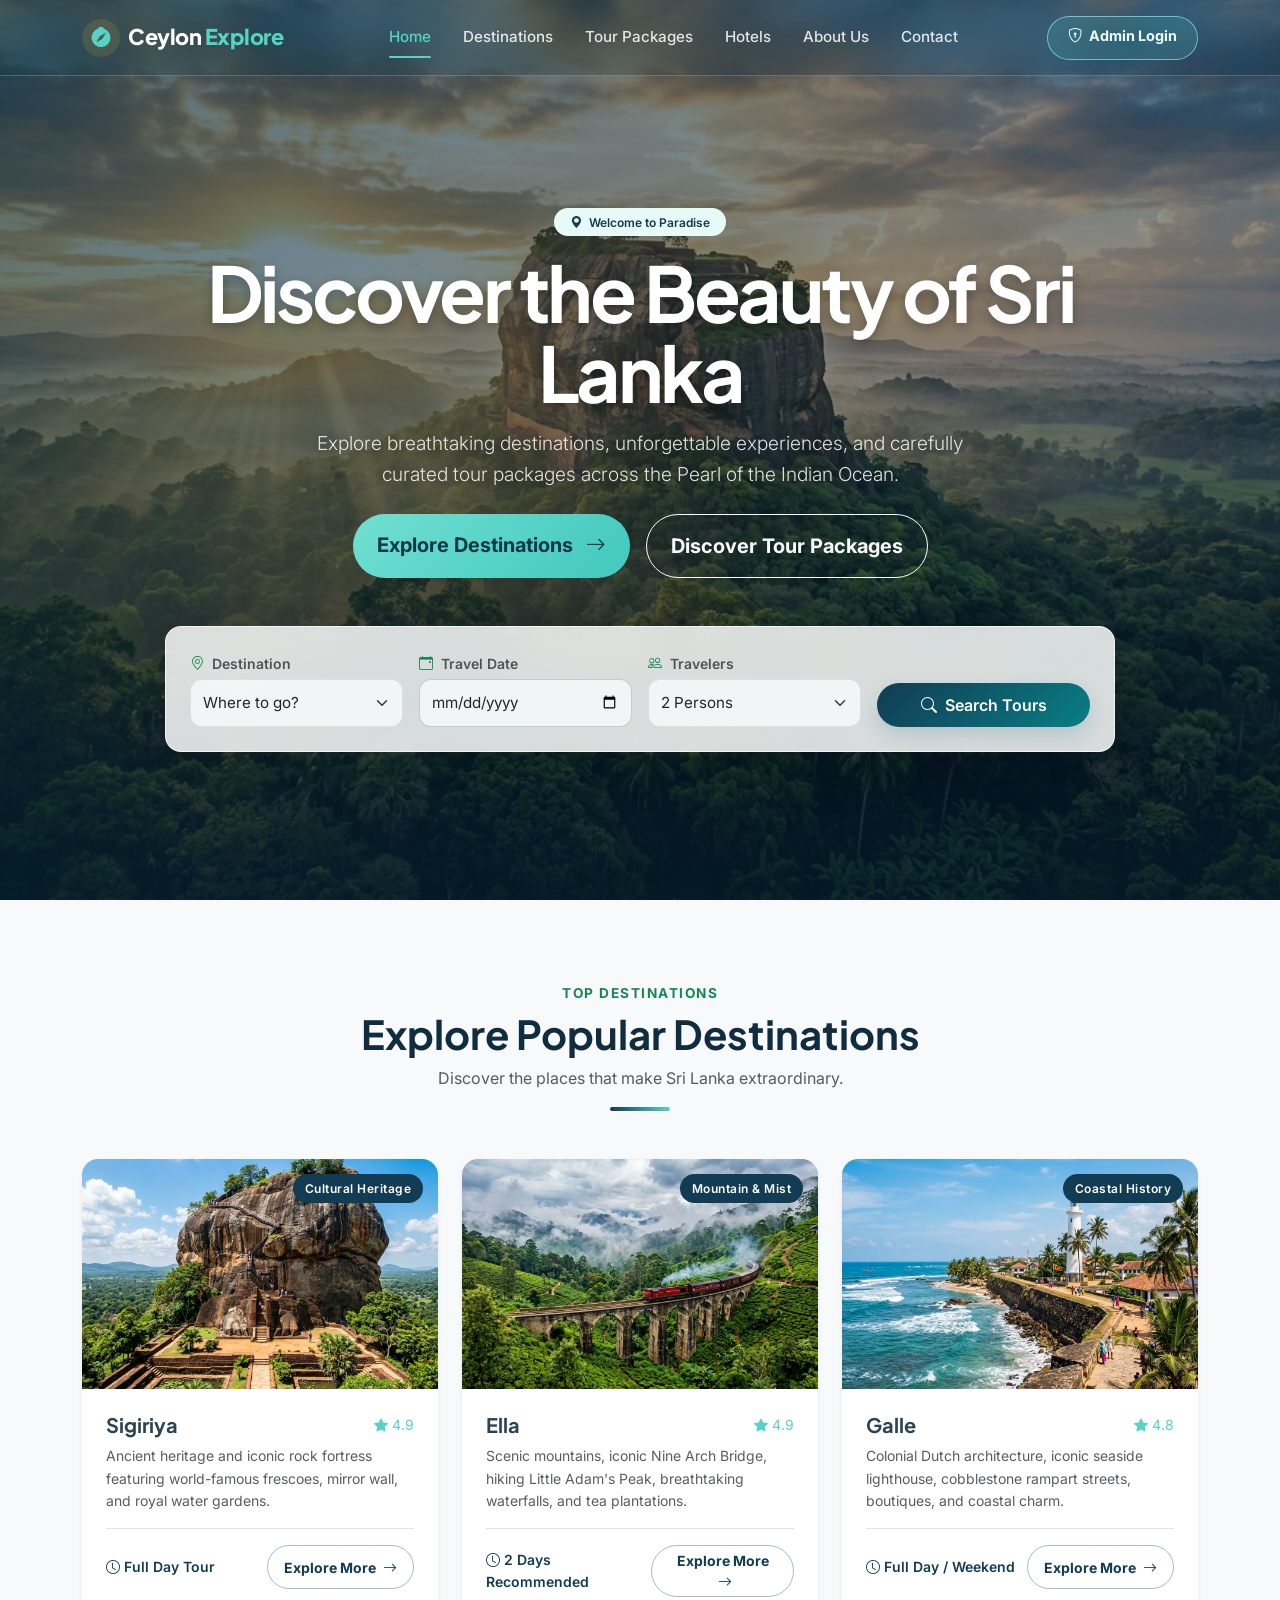
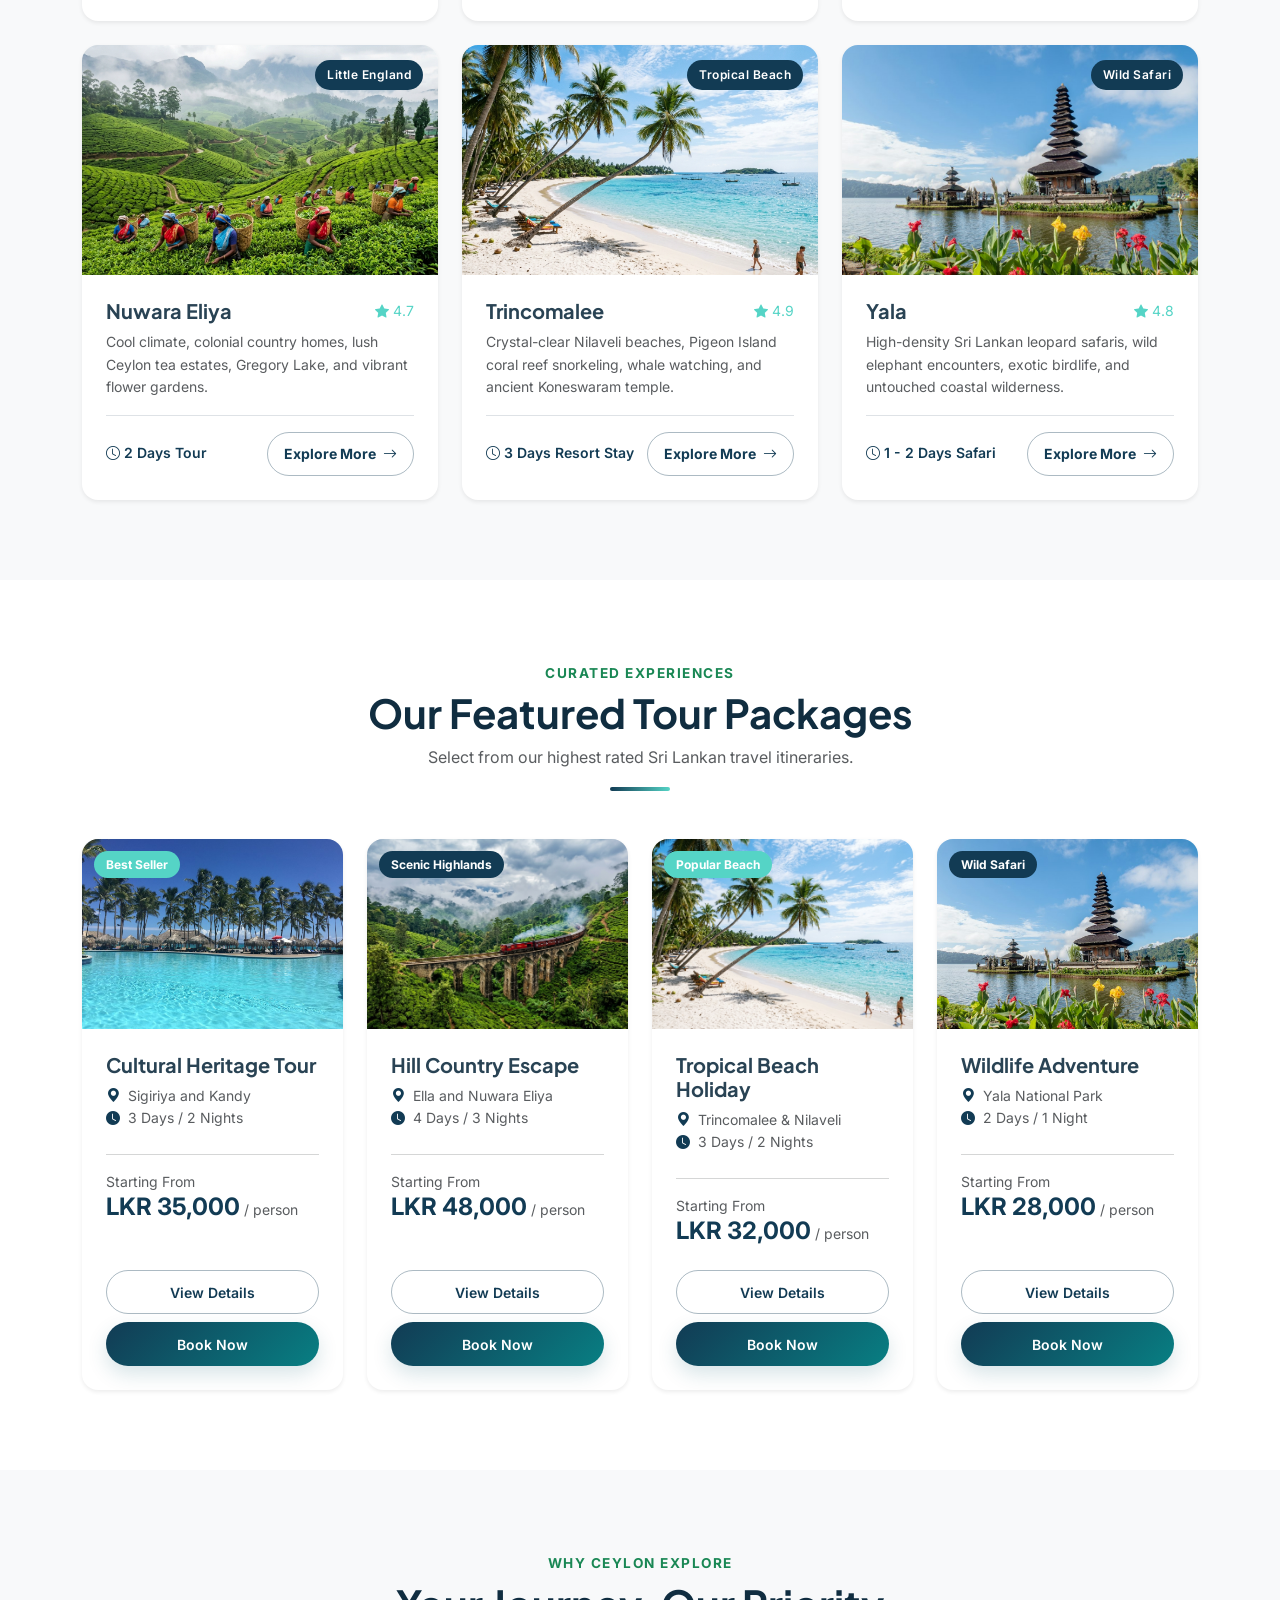
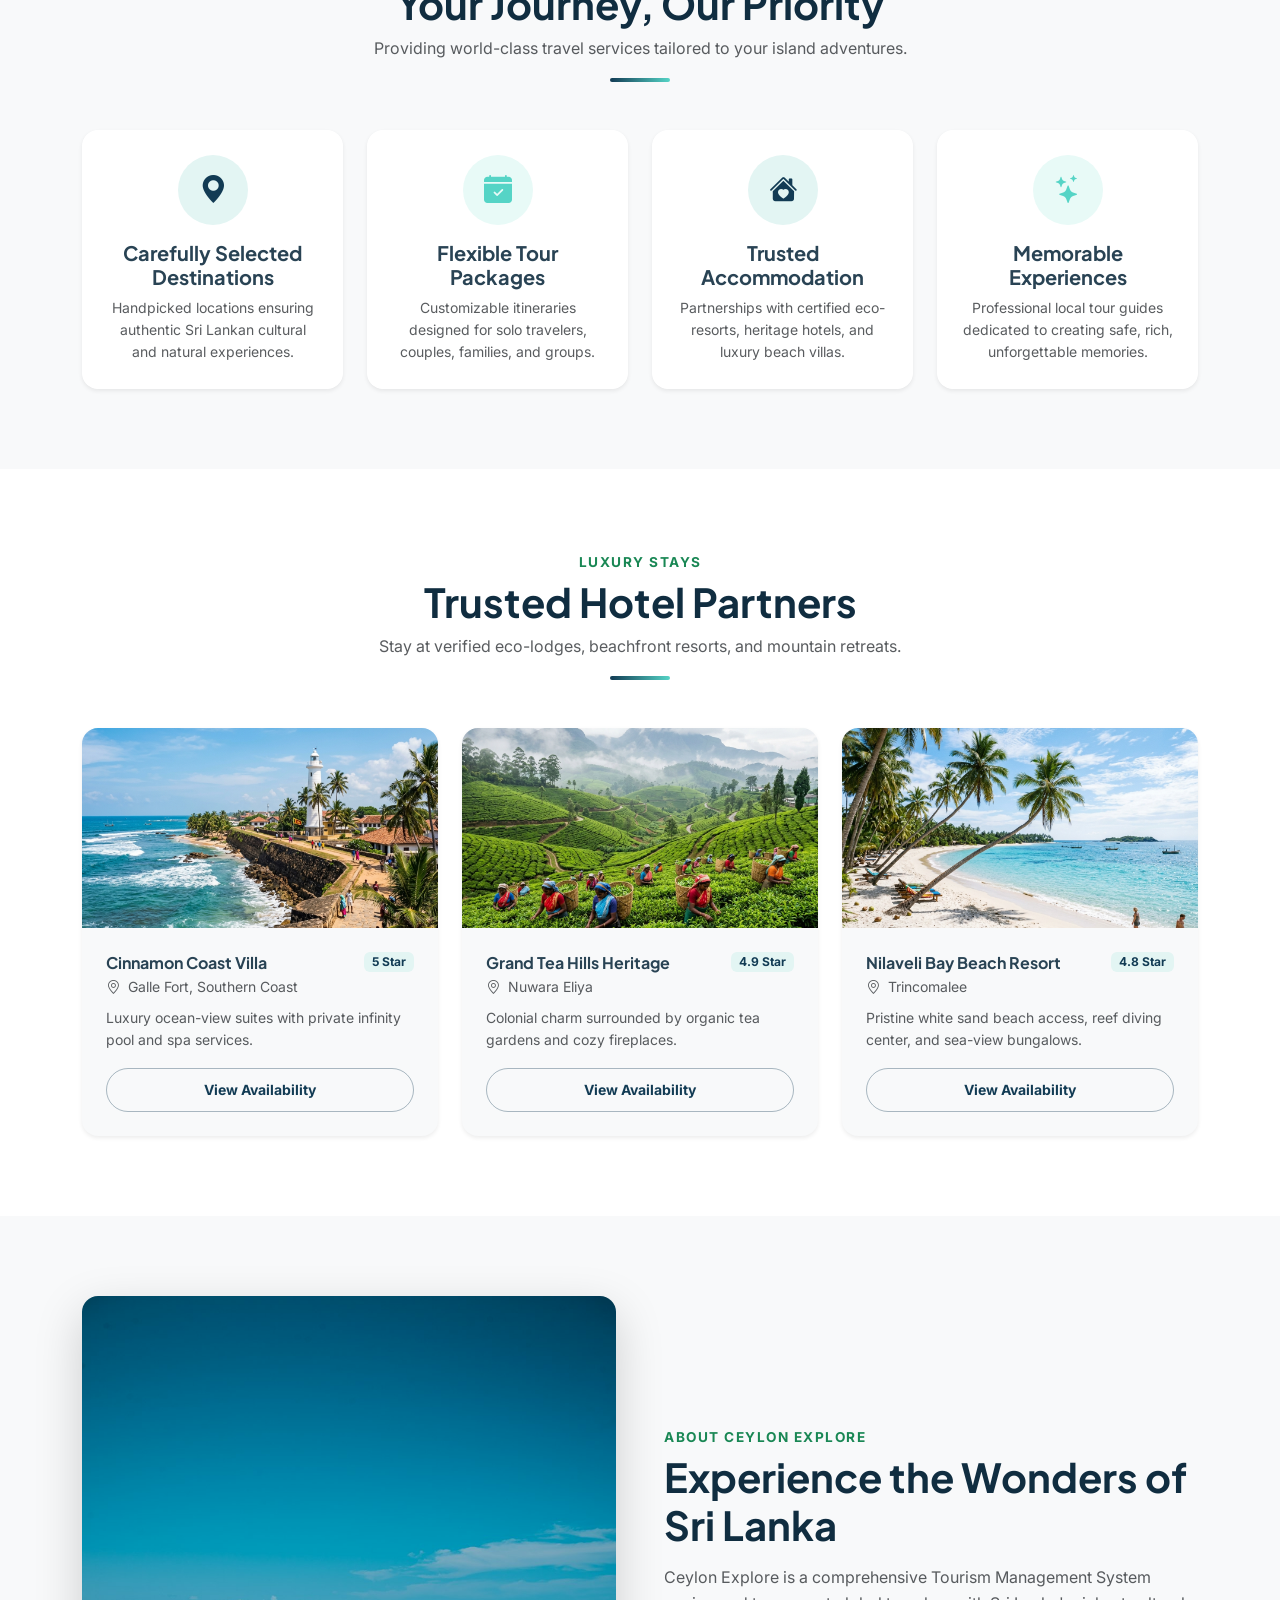
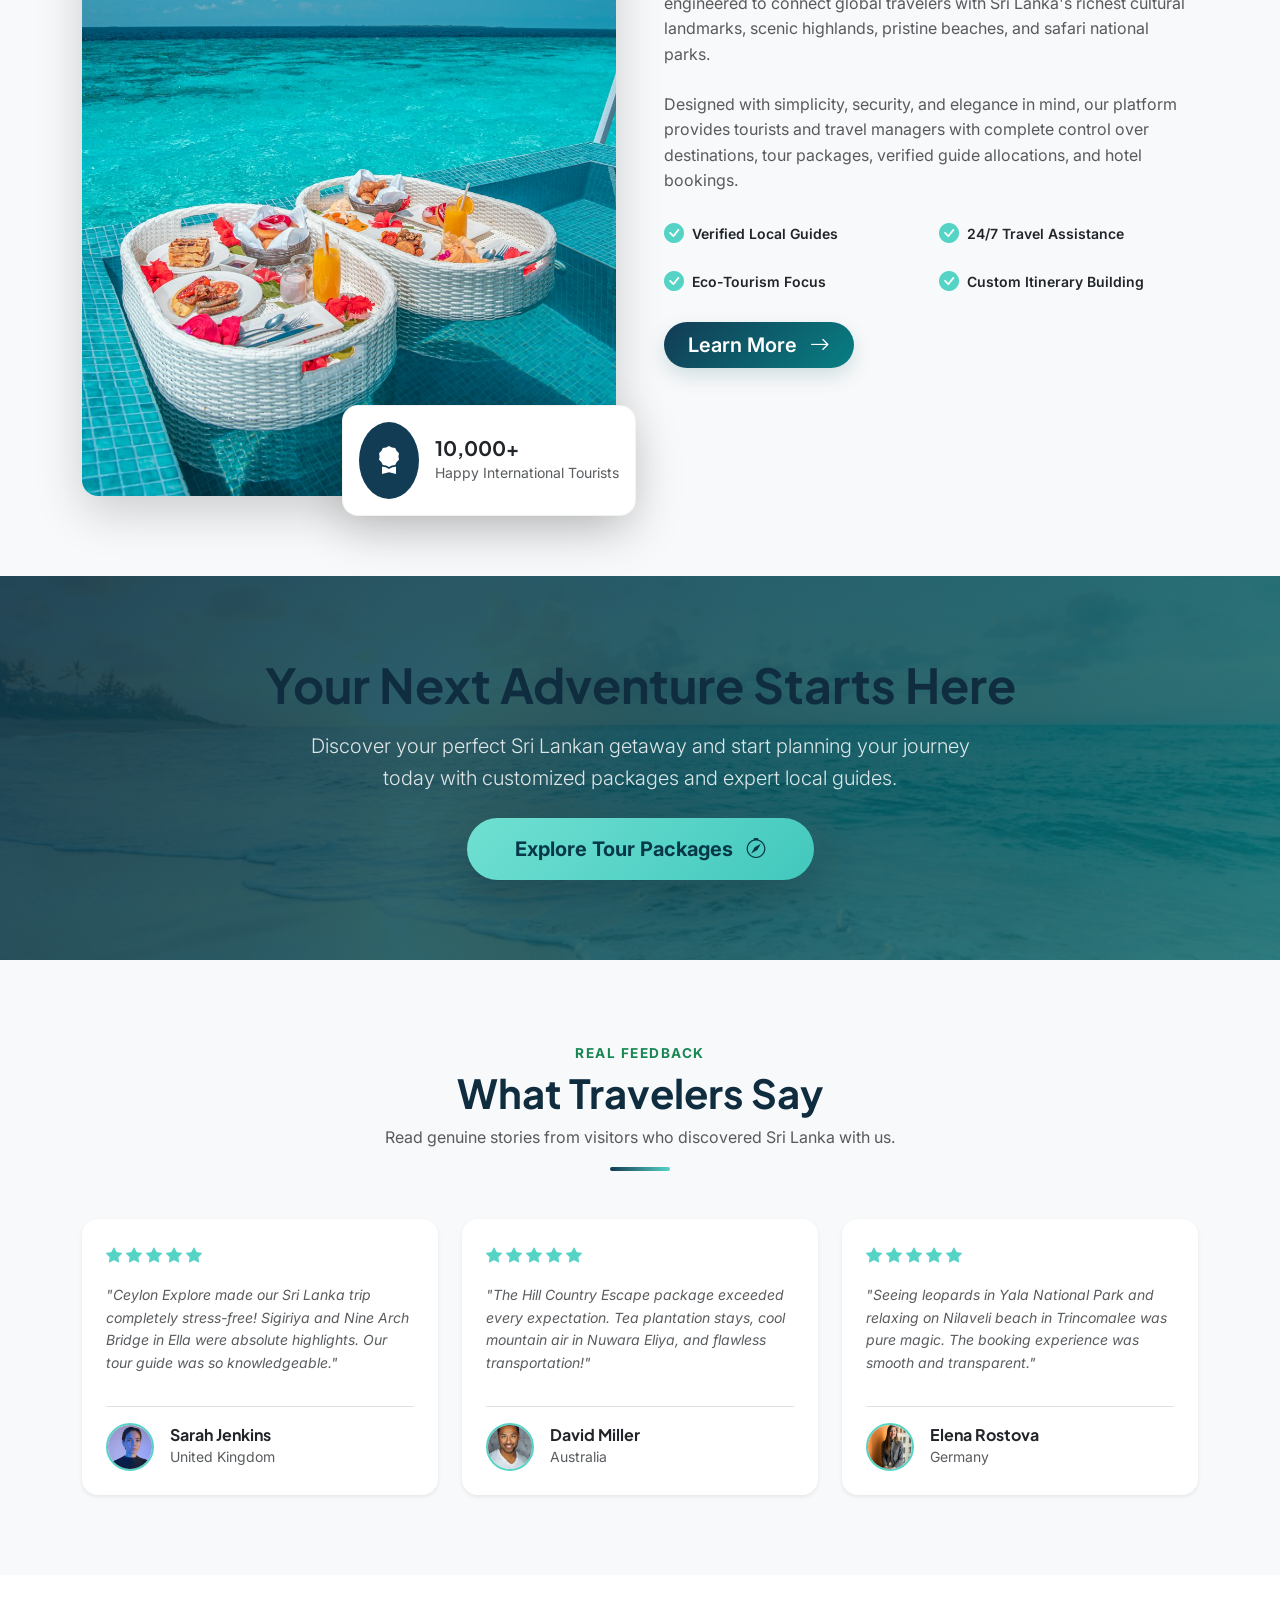
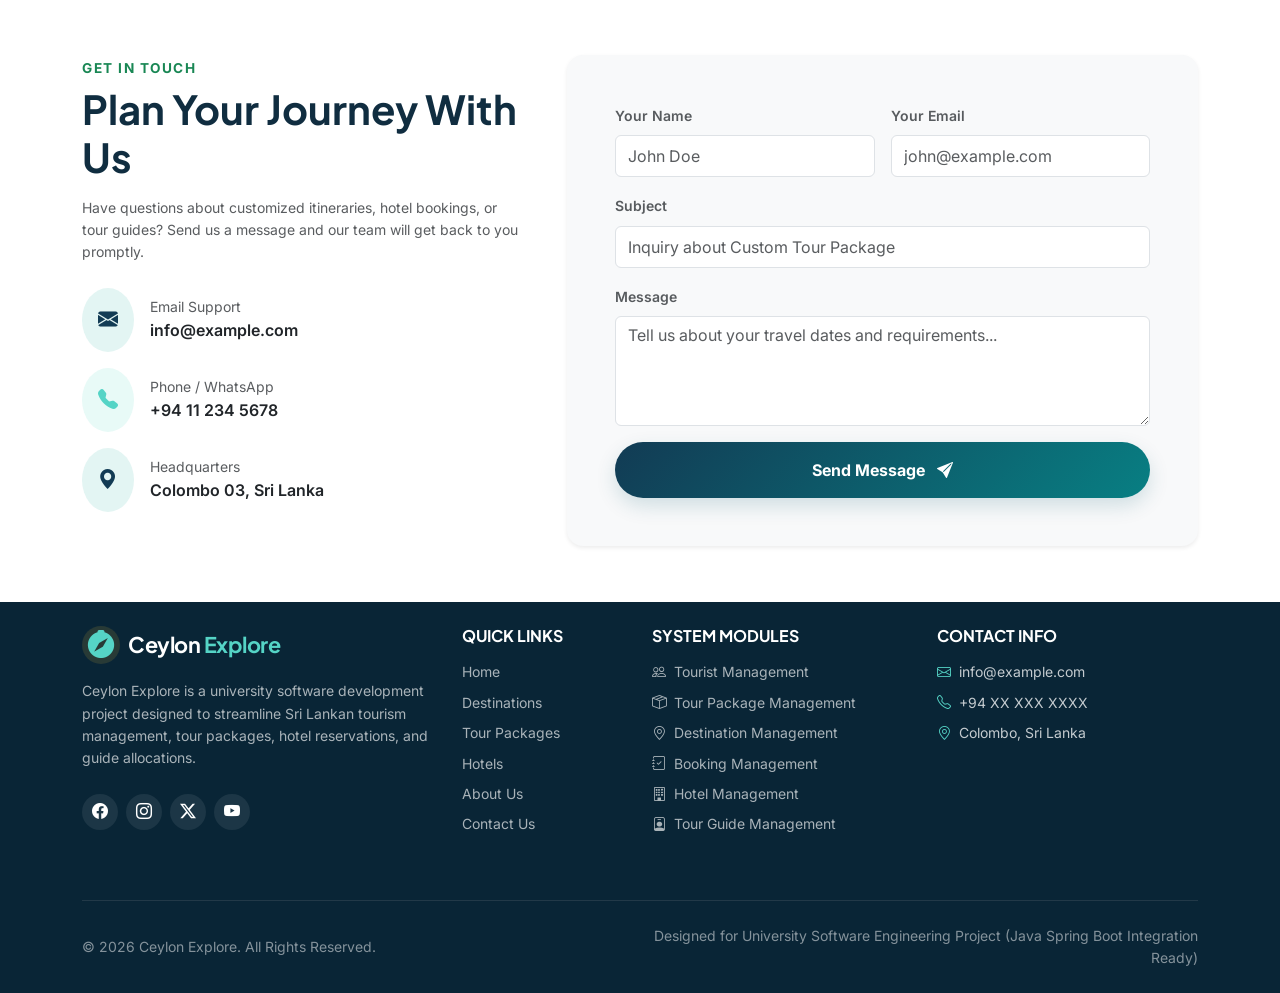
==== commit dca81da8: "feat: Update navigation links and enhance styling for admin dashboard and login pages" ====
--- a/tourism-management/index.html
+++ b/tourism-management/index.html
@@ -831,11 +831,11 @@
                     <h4 class="h6 fw-bold text-white text-uppercase mb-3 tracking-wider">System Modules</h4>
                     <ul class="list-unstyled footer-links small">
                         <li class="mb-2"><a href="#" class="module-link" data-module="Tourist Management"><i class="bi bi-people me-1"></i> Tourist Management</a></li>
-                        <li class="mb-2"><a href="#" class="module-link" data-module="Package Management"><i class="bi bi-box-seam me-1"></i> Tour Package Management</a></li>
+                        <li class="mb-2"><a href="tour-packages.html"><i class="bi bi-box-seam me-1"></i> Tour Package Management</a></li>
                         <li class="mb-2"><a href="destinations.html"><i class="bi bi-geo-alt me-1"></i> Destination Management</a></li>
-                        <li class="mb-2"><a href="#" class="module-link" data-module="Booking Management"><i class="bi bi-journal-check me-1"></i> Booking Management</a></li>
-                        <li class="mb-2"><a href="#" class="module-link" data-module="Hotel Management"><i class="bi bi-building me-1"></i> Hotel Management</a></li>
-                        <li class="mb-2"><a href="#" class="module-link" data-module="Tour Guide Management"><i class="bi bi-person-badge me-1"></i> Tour Guide Management</a></li>
+                        <li class="mb-2"><a href="bookings.html"><i class="bi bi-journal-check me-1"></i> Booking Management</a></li>
+                        <li class="mb-2"><a href="hotels.html"><i class="bi bi-building me-1"></i> Hotel Management</a></li>
+                        <li class="mb-2"><a href="tour-guides.html"><i class="bi bi-person-badge me-1"></i> Tour Guide Management</a></li>
                     </ul>
                 </div>
                 
--- a/tourism-management/css/style.css
+++ b/tourism-management/css/style.css
@@ -8,25 +8,31 @@
    -------------------------------------------------------------------------- */
 :root {
     /* Color Palette */
-    --primary-emerald: #1b4332;
-    --emerald-hover: #143527;
-    --accent-green: #2d6a4f;
-    --leaf-green: #52b788;
-    --emerald-light-bg: #e8f5e9;
+    --primary-emerald: #123b54;
+    --emerald-hover: #0b2c41;
+    --accent-green: #087f83;
+    --leaf-green: #38b9aa;
+    --emerald-light-bg: #e3f5f3;
     
-    --primary-gold: #d4af37;
-    --gold-hover: #b89428;
-    --gold-light-bg: #fff9e6;
+    --primary-gold: #55d4c6;
+    --gold-hover: #30bbaa;
+    --gold-light-bg: #e8faf7;
     
-    --bg-light: #f8f9fa;
-    --card-bg: #ffffff;
-    --dark-emerald: #0b1f17;
+    --bg-light: #f1f7f8;
+    --card-bg: rgba(255, 255, 255, 0.82);
+    --dark-emerald: #092536;
     
-    --text-dark: #1e293b;
-    --text-body: #334155;
-    --text-muted: #64748b;
+    --text-dark: #102d40;
+    --text-body: #294354;
+    --text-muted: #5b7180;
     --text-white-80: rgba(255, 255, 255, 0.85);
     --text-white-60: rgba(255, 255, 255, 0.65);
+
+    --glass-surface: rgba(255, 255, 255, 0.76);
+    --glass-border: rgba(255, 255, 255, 0.7);
+    --glass-shadow: 0 18px 50px rgba(9, 37, 54, 0.12);
+    --radius-card: 1.25rem;
+    --radius-control: 0.9rem;
     
     /* Typography */
     --font-heading: 'Plus Jakarta Sans', -apple-system, BlinkMacSystemFont, sans-serif;
@@ -66,6 +72,18 @@
 
 .text-gold {
     color: var(--primary-gold) !important;
+}
+
+.text-white-80 {
+    color: var(--text-white-80);
+}
+
+.text-white-70 {
+    color: rgba(255, 255, 255, 0.76);
+}
+
+.text-white-60 {
+    color: var(--text-white-60);
 }
 
 .text-emerald {
@@ -535,3 +553,241 @@
         padding-bottom: 3.5rem;
     }
 }
+
+/* --------------------------------------------------------------------------
+   15. Ceylon Explore Liquid Glass theme
+   -------------------------------------------------------------------------- */
+body {
+    background:
+        radial-gradient(ellipse at 12% 0%, rgba(85, 212, 198, 0.11), transparent 34rem),
+        linear-gradient(145deg, #f6fafb 0%, #eef5f7 52%, #f5f8f8 100%);
+}
+
+.navbar {
+    padding: 0.85rem 0;
+    border-bottom: 1px solid rgba(255, 255, 255, 0.2);
+    background: rgba(9, 37, 54, 0.2);
+    -webkit-backdrop-filter: blur(16px) saturate(150%);
+    backdrop-filter: blur(16px) saturate(150%);
+}
+
+.navbar.navbar-scrolled {
+    border-bottom-color: rgba(255, 255, 255, 0.16);
+    background: rgba(9, 37, 54, 0.88) !important;
+    -webkit-backdrop-filter: blur(20px) saturate(160%);
+    backdrop-filter: blur(20px) saturate(160%);
+}
+
+.navbar .navbar-toggler {
+    border-color: rgba(255, 255, 255, 0.45);
+}
+
+.navbar .navbar-toggler-icon {
+    filter: invert(1) grayscale(1) brightness(1.8);
+}
+
+.hero-section .badge.text-gold {
+    color: var(--primary-emerald) !important;
+    background: rgba(231, 251, 248, 0.94);
+}
+
+.navbar-nav .nav-link::after {
+    transition: transform 0.25s ease, opacity 0.25s ease;
+    transform: scaleX(0);
+    transform-origin: left;
+    opacity: 0;
+}
+
+.navbar-nav .nav-link:hover::after,
+.navbar-nav .nav-link.active::after {
+    transform: scaleX(1);
+    opacity: 1;
+}
+
+.hero-overlay {
+    background:
+        linear-gradient(180deg, rgba(5, 28, 45, 0.5), rgba(5, 28, 45, 0.42) 42%, rgba(5, 28, 45, 0.82)),
+        linear-gradient(110deg, rgba(7, 80, 91, 0.34), transparent 72%);
+}
+
+.hero-title {
+    max-width: 900px;
+    margin-right: auto;
+    margin-left: auto;
+    font-size: clamp(2.7rem, 6vw, 5rem);
+    line-height: 1.04;
+    letter-spacing: -0.045em;
+}
+
+.hero-subtitle {
+    max-width: 700px;
+    font-size: clamp(1rem, 1.6vw, 1.2rem);
+}
+
+.hero-section .search-panel {
+    position: relative;
+    overflow: hidden;
+    border: 1px solid rgba(255, 255, 255, 0.72);
+    background: rgba(255, 255, 255, 0.84);
+    box-shadow: 0 24px 60px rgba(4, 27, 42, 0.24);
+    -webkit-backdrop-filter: blur(22px) saturate(155%);
+    backdrop-filter: blur(22px) saturate(155%);
+}
+
+.search-panel .form-select,
+.search-panel .form-control {
+    min-height: 48px;
+    border: 1px solid rgba(18, 59, 84, 0.1) !important;
+    background-color: rgba(245, 249, 250, 0.9) !important;
+}
+
+.search-panel .form-select:focus,
+.search-panel .form-control:focus {
+    border-color: var(--accent-green) !important;
+    box-shadow: 0 0 0 4px rgba(8, 127, 131, 0.15);
+}
+
+.btn-emerald,
+.btn-gold,
+.btn-outline-emerald,
+.btn-admin-login {
+    min-height: 44px;
+    border-radius: 999px;
+    font-weight: 700;
+    transition: transform 0.22s ease, box-shadow 0.22s ease, background-color 0.22s ease, color 0.22s ease;
+}
+
+.btn-emerald {
+    background: linear-gradient(135deg, #123b54, #087f83);
+    box-shadow: 0 8px 20px rgba(8, 89, 104, 0.16);
+}
+
+.btn-gold,
+.btn-admin-login {
+    color: #073849;
+    background: linear-gradient(135deg, #70e0d2, #42c8bd);
+}
+
+.btn-admin-login {
+    border: 1px solid rgba(139, 242, 224, 0.65);
+    background: rgba(85, 212, 198, 0.16);
+    color: #efffff;
+}
+
+.btn-outline-emerald {
+    border-width: 1px;
+    border-color: rgba(18, 59, 84, 0.35);
+}
+
+.btn-emerald:hover,
+.btn-gold:hover,
+.btn-admin-login:hover,
+.btn-outline-emerald:hover {
+    transform: translateY(-2px);
+    box-shadow: 0 12px 26px rgba(9, 54, 72, 0.2);
+}
+
+.btn:focus-visible,
+.form-control:focus-visible,
+.form-select:focus-visible,
+.form-check-input:focus-visible,
+a:focus-visible,
+button:focus-visible {
+    outline: 3px solid rgba(8, 127, 131, 0.48);
+    outline-offset: 3px;
+}
+
+.card,
+.hotel-card,
+.feature-card,
+.testimonial-card {
+    border-color: rgba(255, 255, 255, 0.82);
+    border-radius: var(--radius-card);
+    background: var(--glass-surface);
+    box-shadow: 0 12px 36px rgba(13, 54, 72, 0.08);
+    -webkit-backdrop-filter: blur(12px) saturate(135%);
+    backdrop-filter: blur(12px) saturate(135%);
+}
+
+.destination-card,
+.package-card,
+.hotel-card,
+.feature-card,
+.testimonial-card {
+    transition: transform 0.28s ease, box-shadow 0.28s ease, border-color 0.28s ease;
+}
+
+.destination-card:hover,
+.package-card:hover,
+.hotel-card:hover,
+.feature-card:hover,
+.testimonial-card:hover {
+    border-color: rgba(85, 212, 198, 0.48);
+    box-shadow: 0 20px 44px rgba(13, 54, 72, 0.15);
+}
+
+.cta-overlay {
+    background: linear-gradient(135deg, rgba(9, 50, 70, 0.88), rgba(7, 104, 108, 0.78));
+}
+
+.modal-backdrop.show {
+    opacity: 0.58;
+    -webkit-backdrop-filter: blur(5px);
+    backdrop-filter: blur(5px);
+}
+
+.modal-content {
+    overflow: hidden;
+    border: 1px solid rgba(255, 255, 255, 0.82);
+    border-radius: var(--radius-card);
+    box-shadow: 0 26px 80px rgba(6, 34, 51, 0.24);
+}
+
+.admin-dashboard-body > main.container {
+    max-width: 920px;
+}
+
+.admin-dashboard-body > main.container .admin-brand .brand-text {
+    color: var(--primary-emerald);
+}
+
+.admin-dashboard-body > main.container .dashboard-panel {
+    padding: clamp(1.5rem, 5vw, 3rem);
+    border: 1px solid rgba(255, 255, 255, 0.84);
+    border-radius: 1.5rem;
+    background: rgba(255, 255, 255, 0.8);
+    box-shadow: var(--glass-shadow);
+    -webkit-backdrop-filter: blur(18px) saturate(145%);
+    backdrop-filter: blur(18px) saturate(145%);
+}
+
+@media (max-width: 991.98px) {
+    .navbar {
+        background: rgba(9, 37, 54, 0.84) !important;
+        -webkit-backdrop-filter: blur(18px) saturate(155%);
+        backdrop-filter: blur(18px) saturate(155%);
+    }
+
+    .navbar-collapse {
+        margin-top: 0.65rem;
+        padding: 0.85rem 1rem;
+        border: 1px solid rgba(255, 255, 255, 0.16);
+        border-radius: 1rem;
+        background: rgba(9, 37, 54, 0.96);
+    }
+}
+
+@media (prefers-reduced-motion: reduce) {
+    html {
+        scroll-behavior: auto;
+    }
+
+    *,
+    *::before,
+    *::after {
+        animation-duration: 0.01ms !important;
+        animation-iteration-count: 1 !important;
+        scroll-behavior: auto !important;
+        transition-duration: 0.01ms !important;
+    }
+}
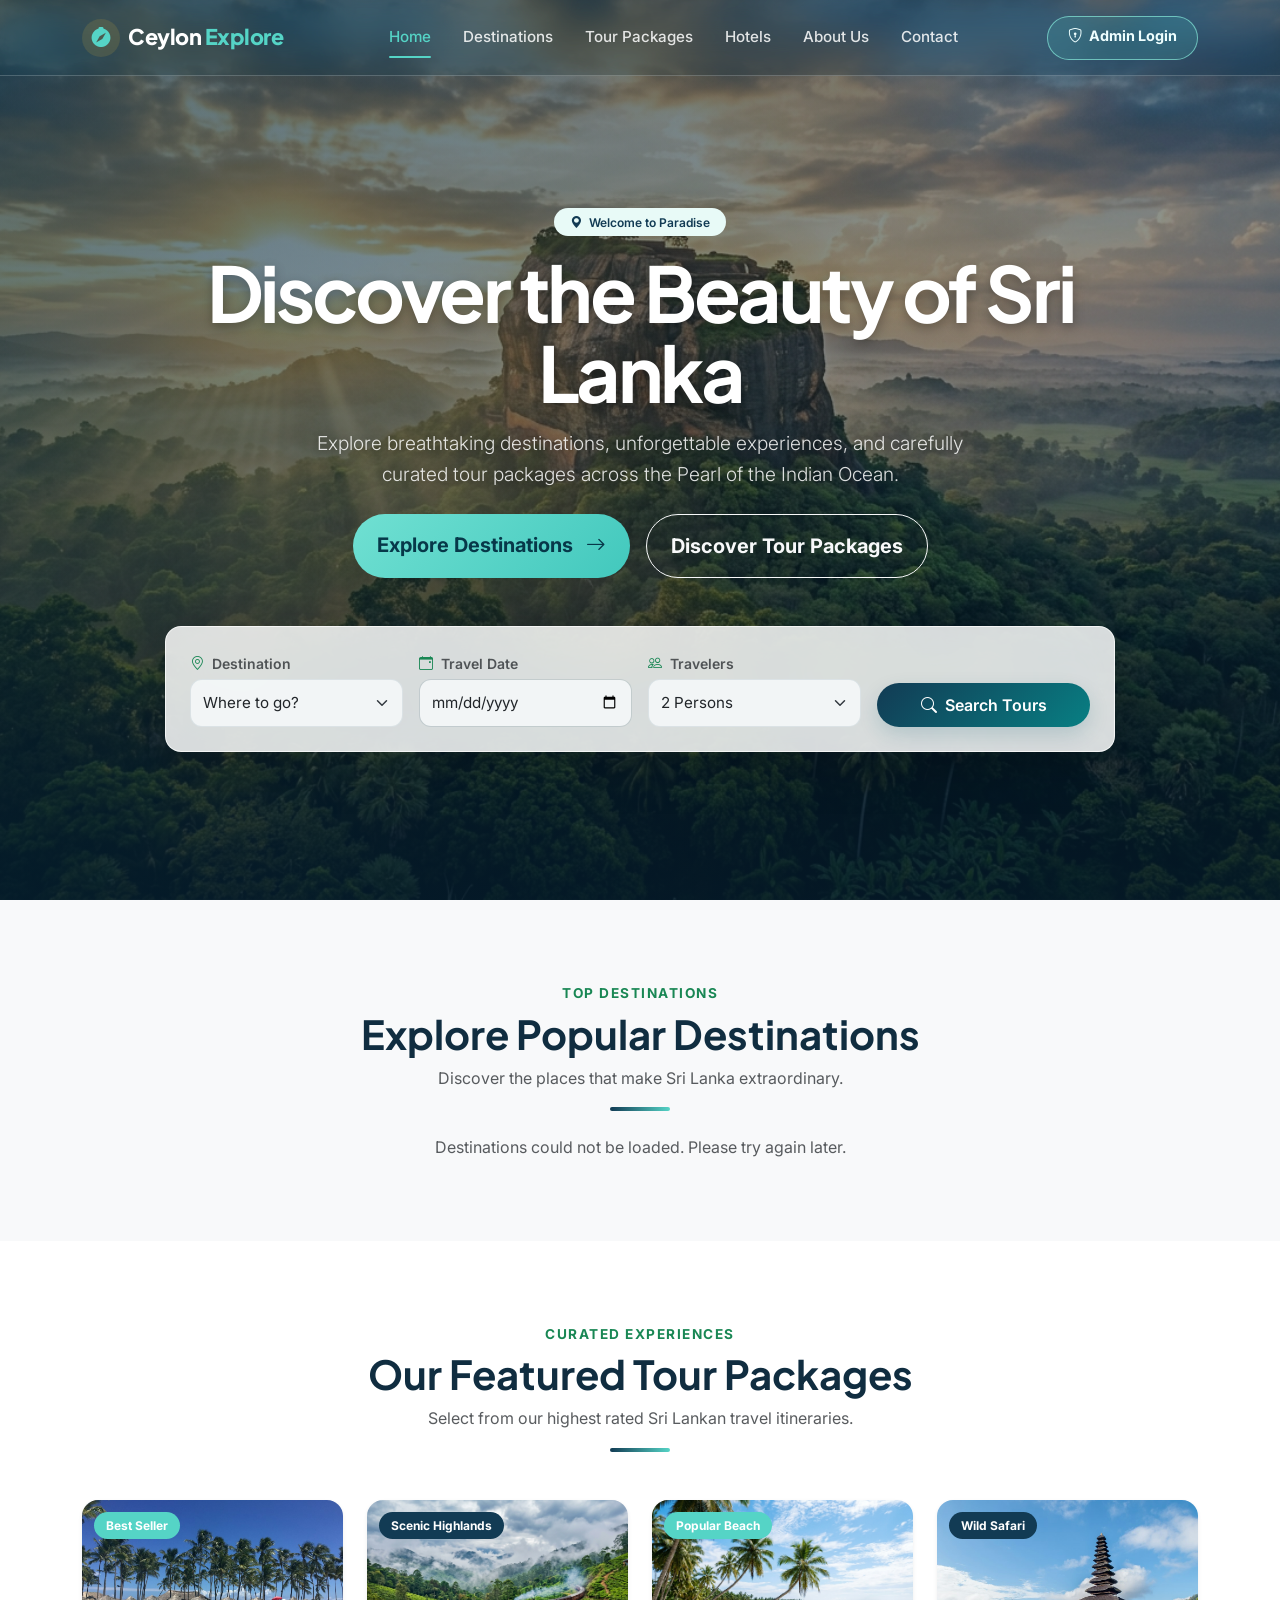
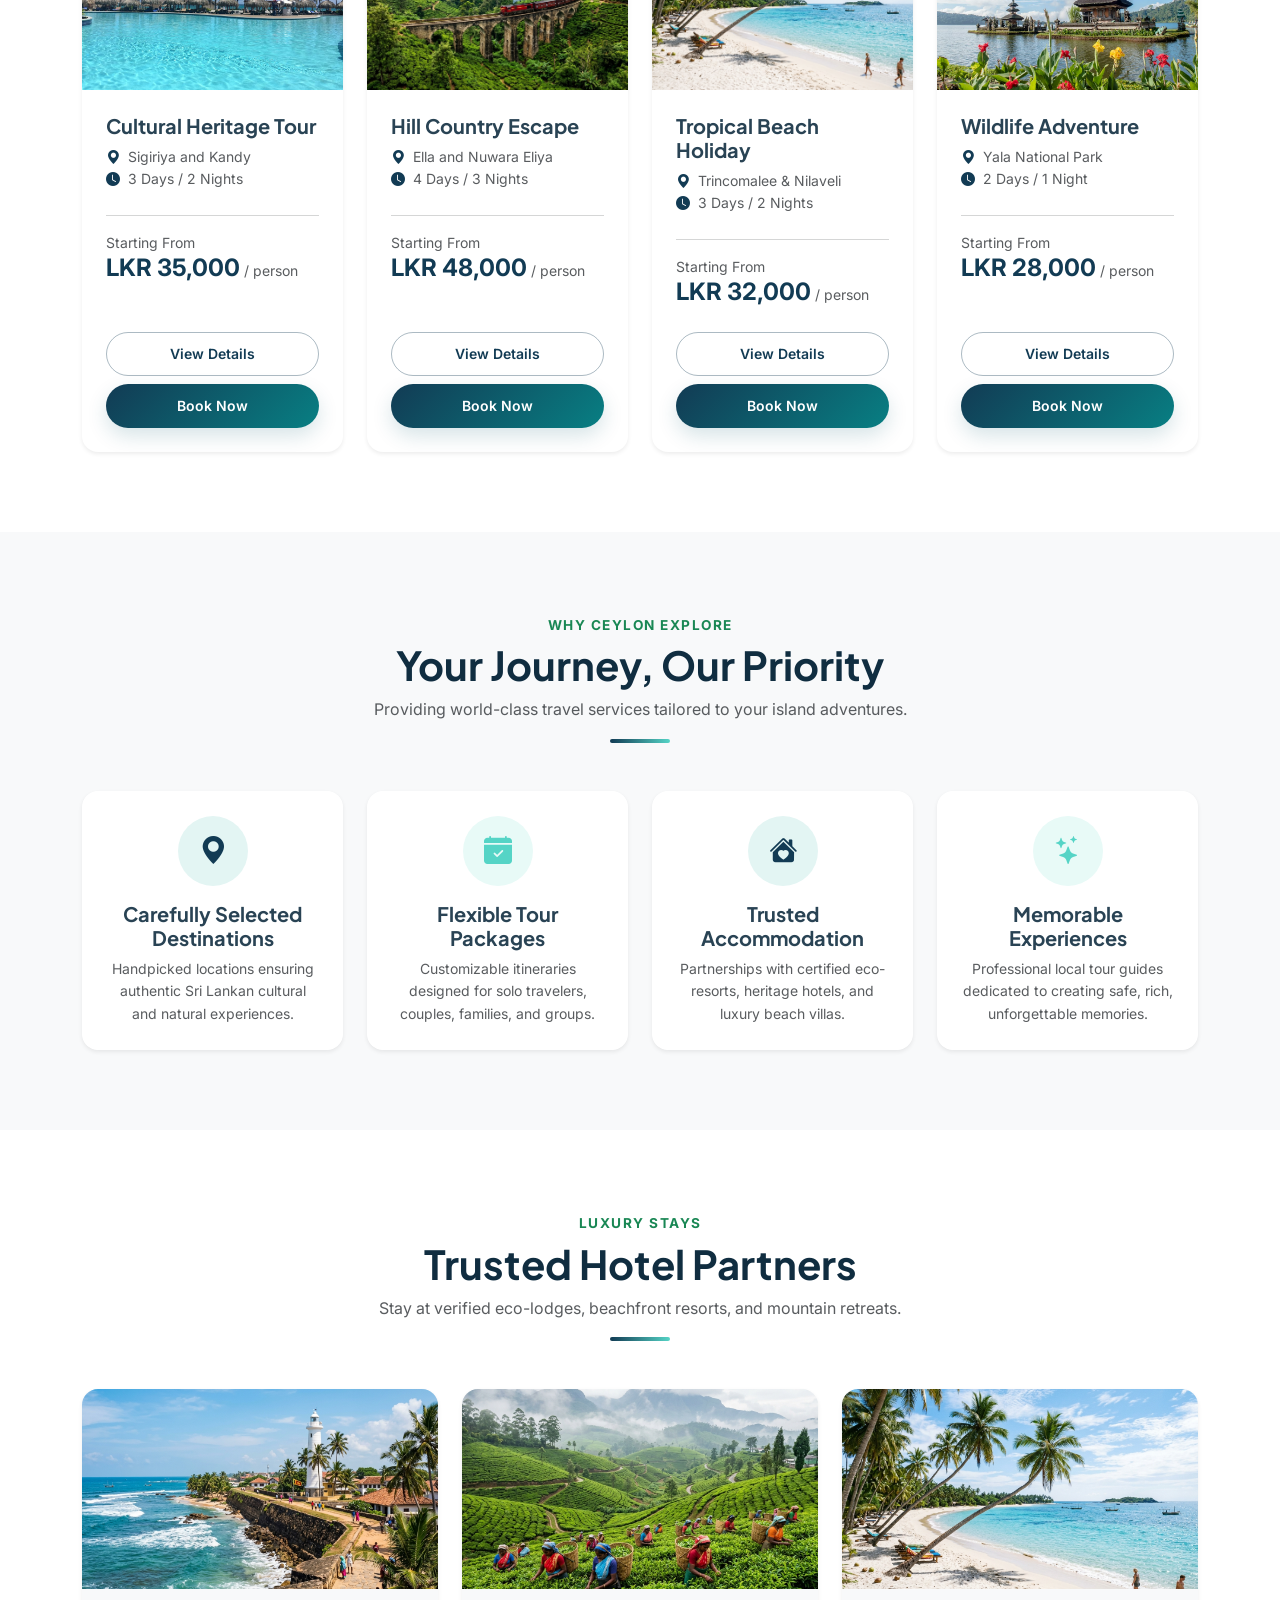
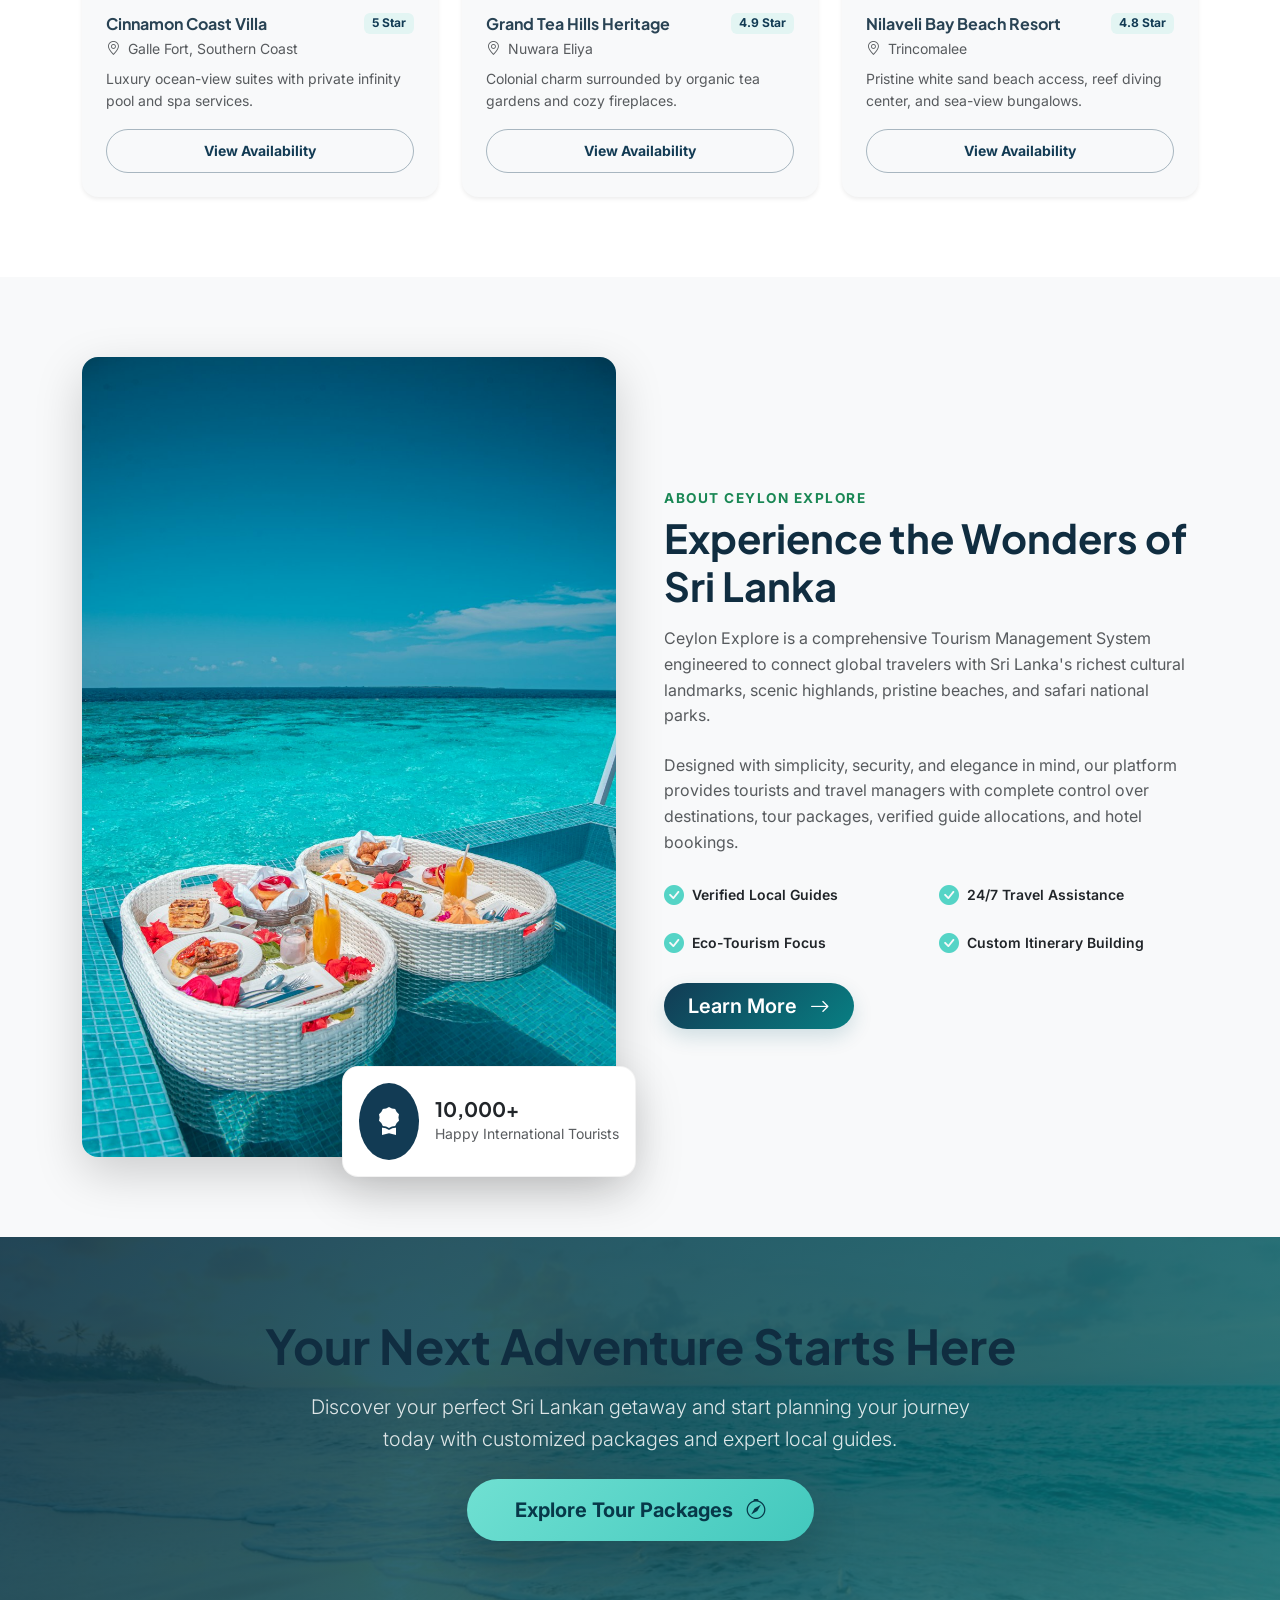
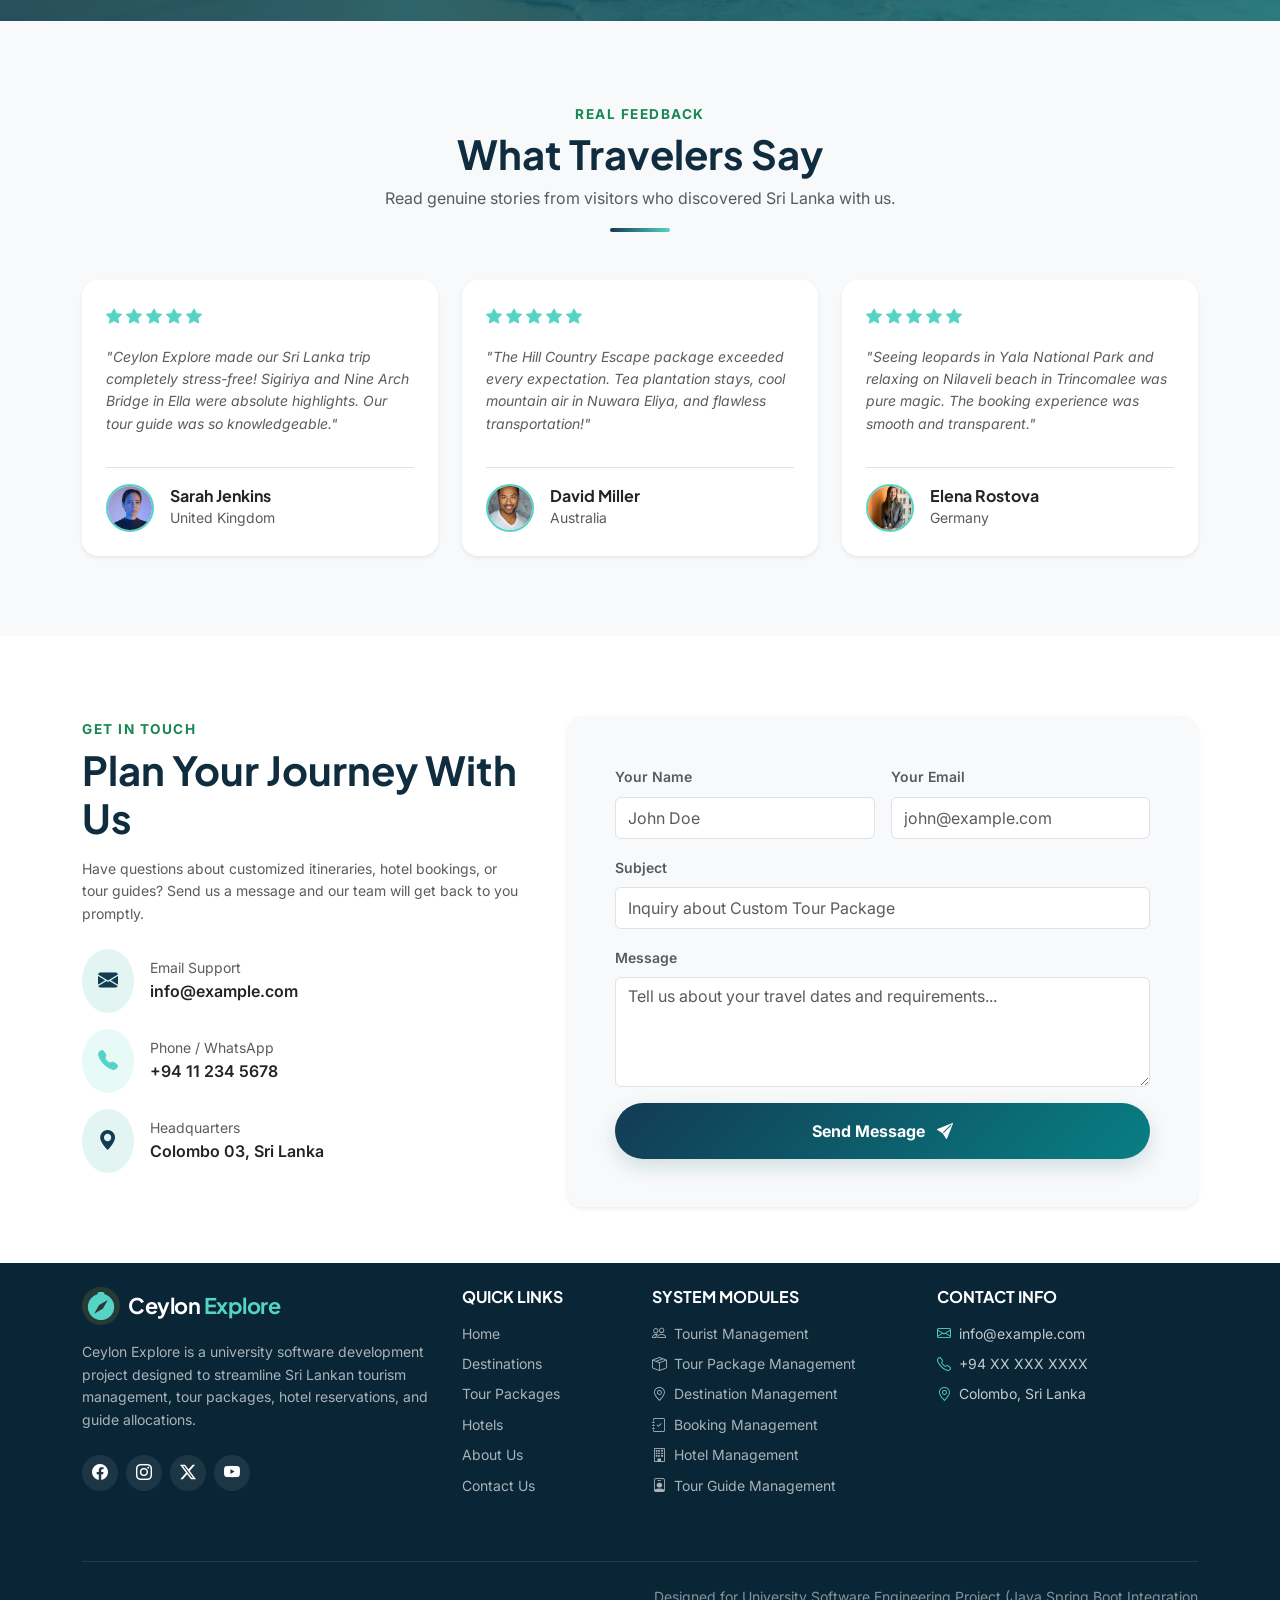
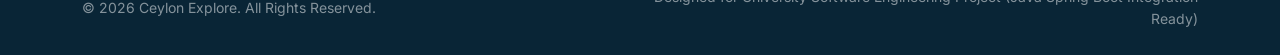
==== commit 2ca9ec8b: "feat:Distination management CRUD" ====
--- a/tourism-management/index.html
+++ b/tourism-management/index.html
@@ -153,7 +153,7 @@
                 <div class="title-divider mx-auto mt-3"></div>
             </div>
             
-            <div class="row g-4">
+            <div class="row g-4 d-none" aria-hidden="true">
                 <!-- Card 1: Sigiriya -->
                 <div class="col-lg-4 col-md-6">
                     <div class="destination-card rounded-4 overflow-hidden shadow-sm h-100 bg-white border-0 position-relative">
@@ -304,6 +304,8 @@
                     </div>
                 </div>
             </div>
+            <div class="row g-4" id="homeDestinationGrid" aria-live="polite"></div>
+            <p class="text-center text-muted mb-0" id="homeDestinationStatus" role="status">Loading destinations...</p>
         </div>
     </section>
 
@@ -831,11 +833,11 @@
                     <h4 class="h6 fw-bold text-white text-uppercase mb-3 tracking-wider">System Modules</h4>
                     <ul class="list-unstyled footer-links small">
                         <li class="mb-2"><a href="#" class="module-link" data-module="Tourist Management"><i class="bi bi-people me-1"></i> Tourist Management</a></li>
-                        <li class="mb-2"><a href="tour-packages.html"><i class="bi bi-box-seam me-1"></i> Tour Package Management</a></li>
+                        <li class="mb-2"><a href="#" class="module-link" data-module="Package Management"><i class="bi bi-box-seam me-1"></i> Tour Package Management</a></li>
                         <li class="mb-2"><a href="destinations.html"><i class="bi bi-geo-alt me-1"></i> Destination Management</a></li>
-                        <li class="mb-2"><a href="bookings.html"><i class="bi bi-journal-check me-1"></i> Booking Management</a></li>
-                        <li class="mb-2"><a href="hotels.html"><i class="bi bi-building me-1"></i> Hotel Management</a></li>
-                        <li class="mb-2"><a href="tour-guides.html"><i class="bi bi-person-badge me-1"></i> Tour Guide Management</a></li>
+                        <li class="mb-2"><a href="#" class="module-link" data-module="Booking Management"><i class="bi bi-journal-check me-1"></i> Booking Management</a></li>
+                        <li class="mb-2"><a href="#" class="module-link" data-module="Hotel Management"><i class="bi bi-building me-1"></i> Hotel Management</a></li>
+                        <li class="mb-2"><a href="#" class="module-link" data-module="Tour Guide Management"><i class="bi bi-person-badge me-1"></i> Tour Guide Management</a></li>
                     </ul>
                 </div>
                 
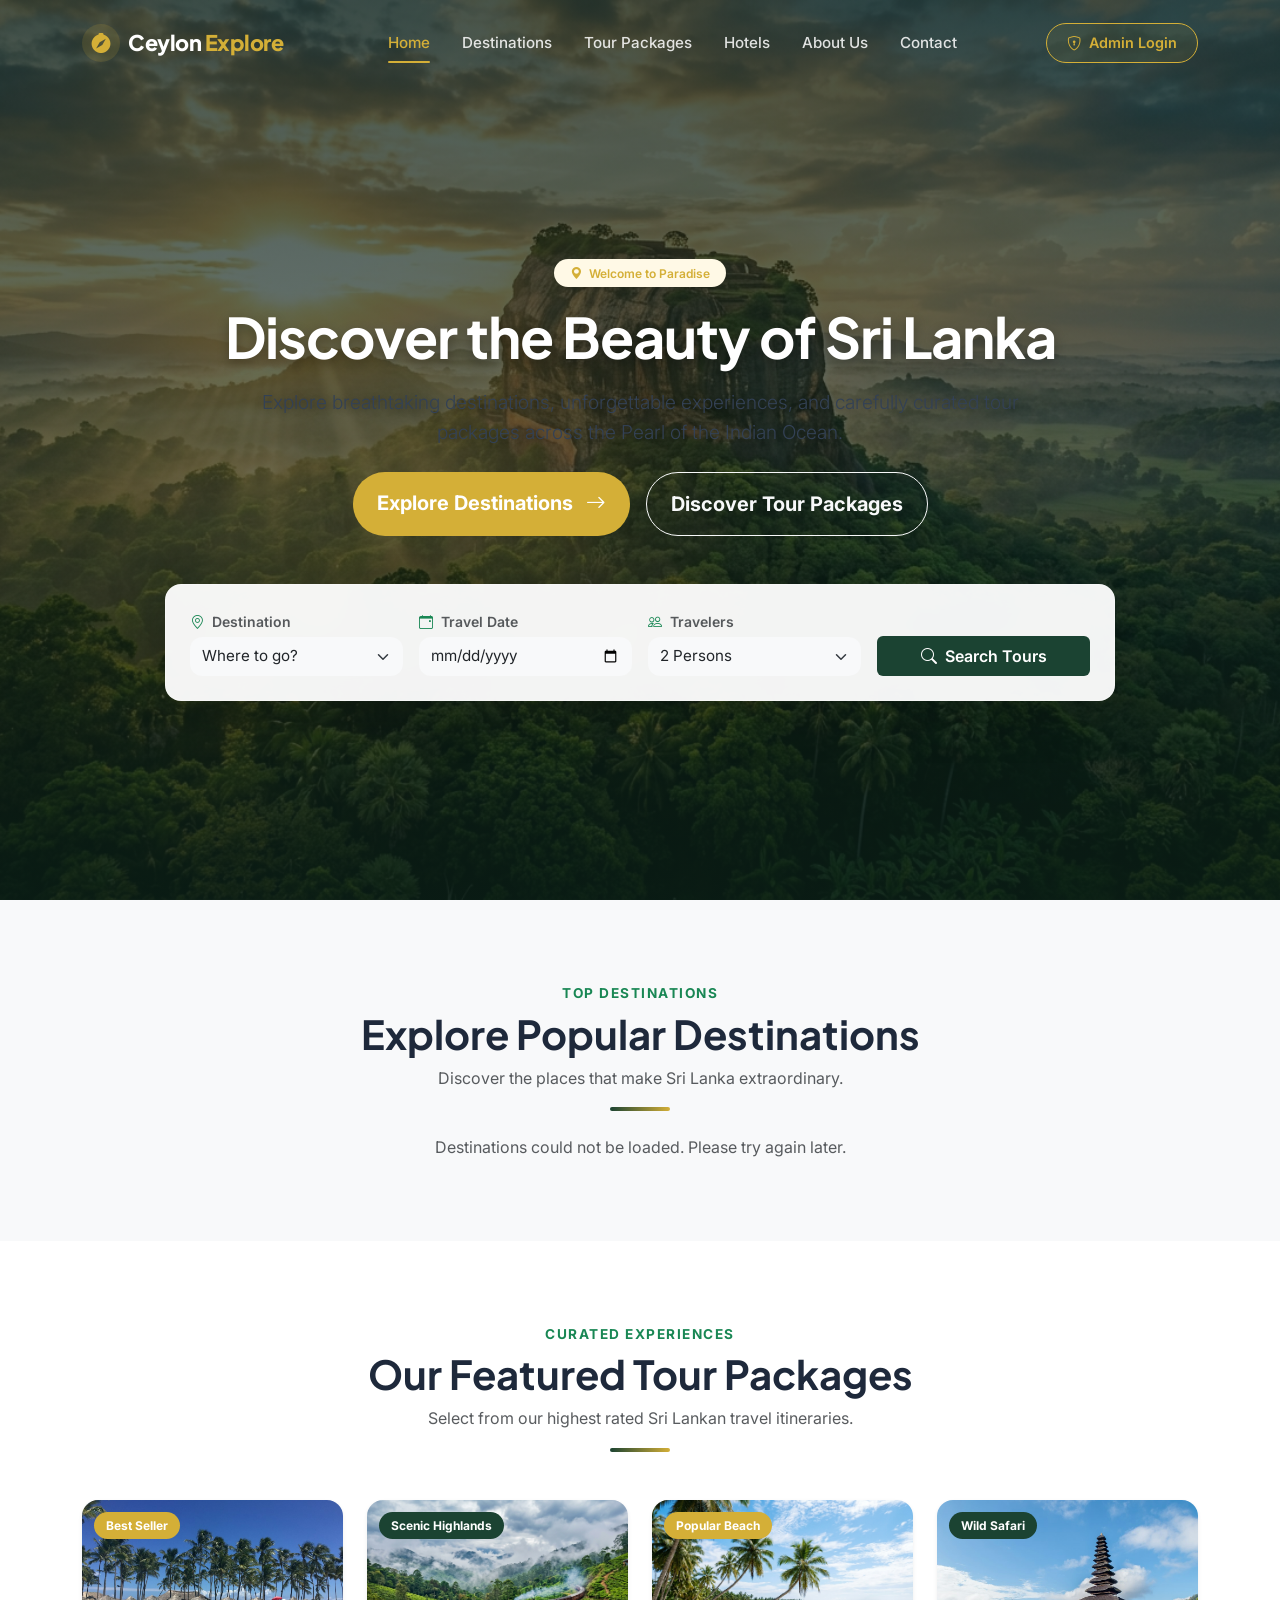
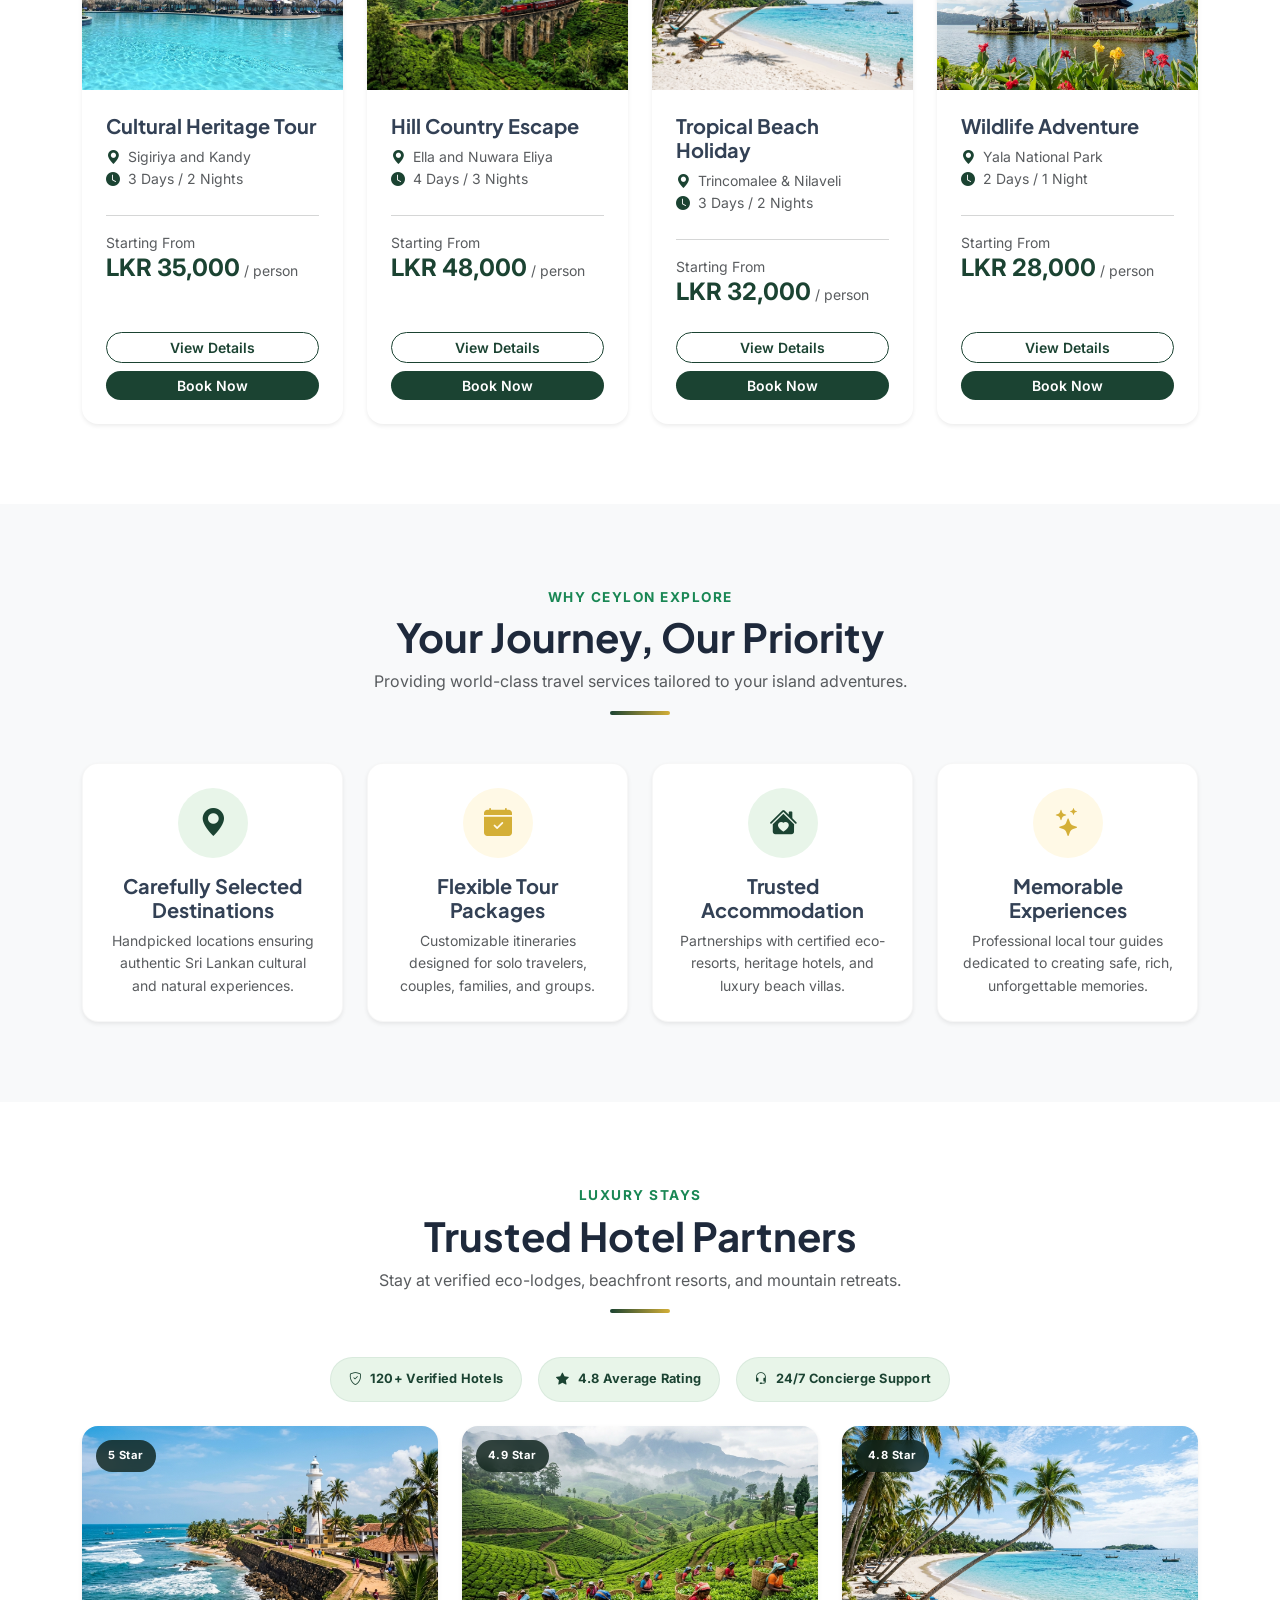
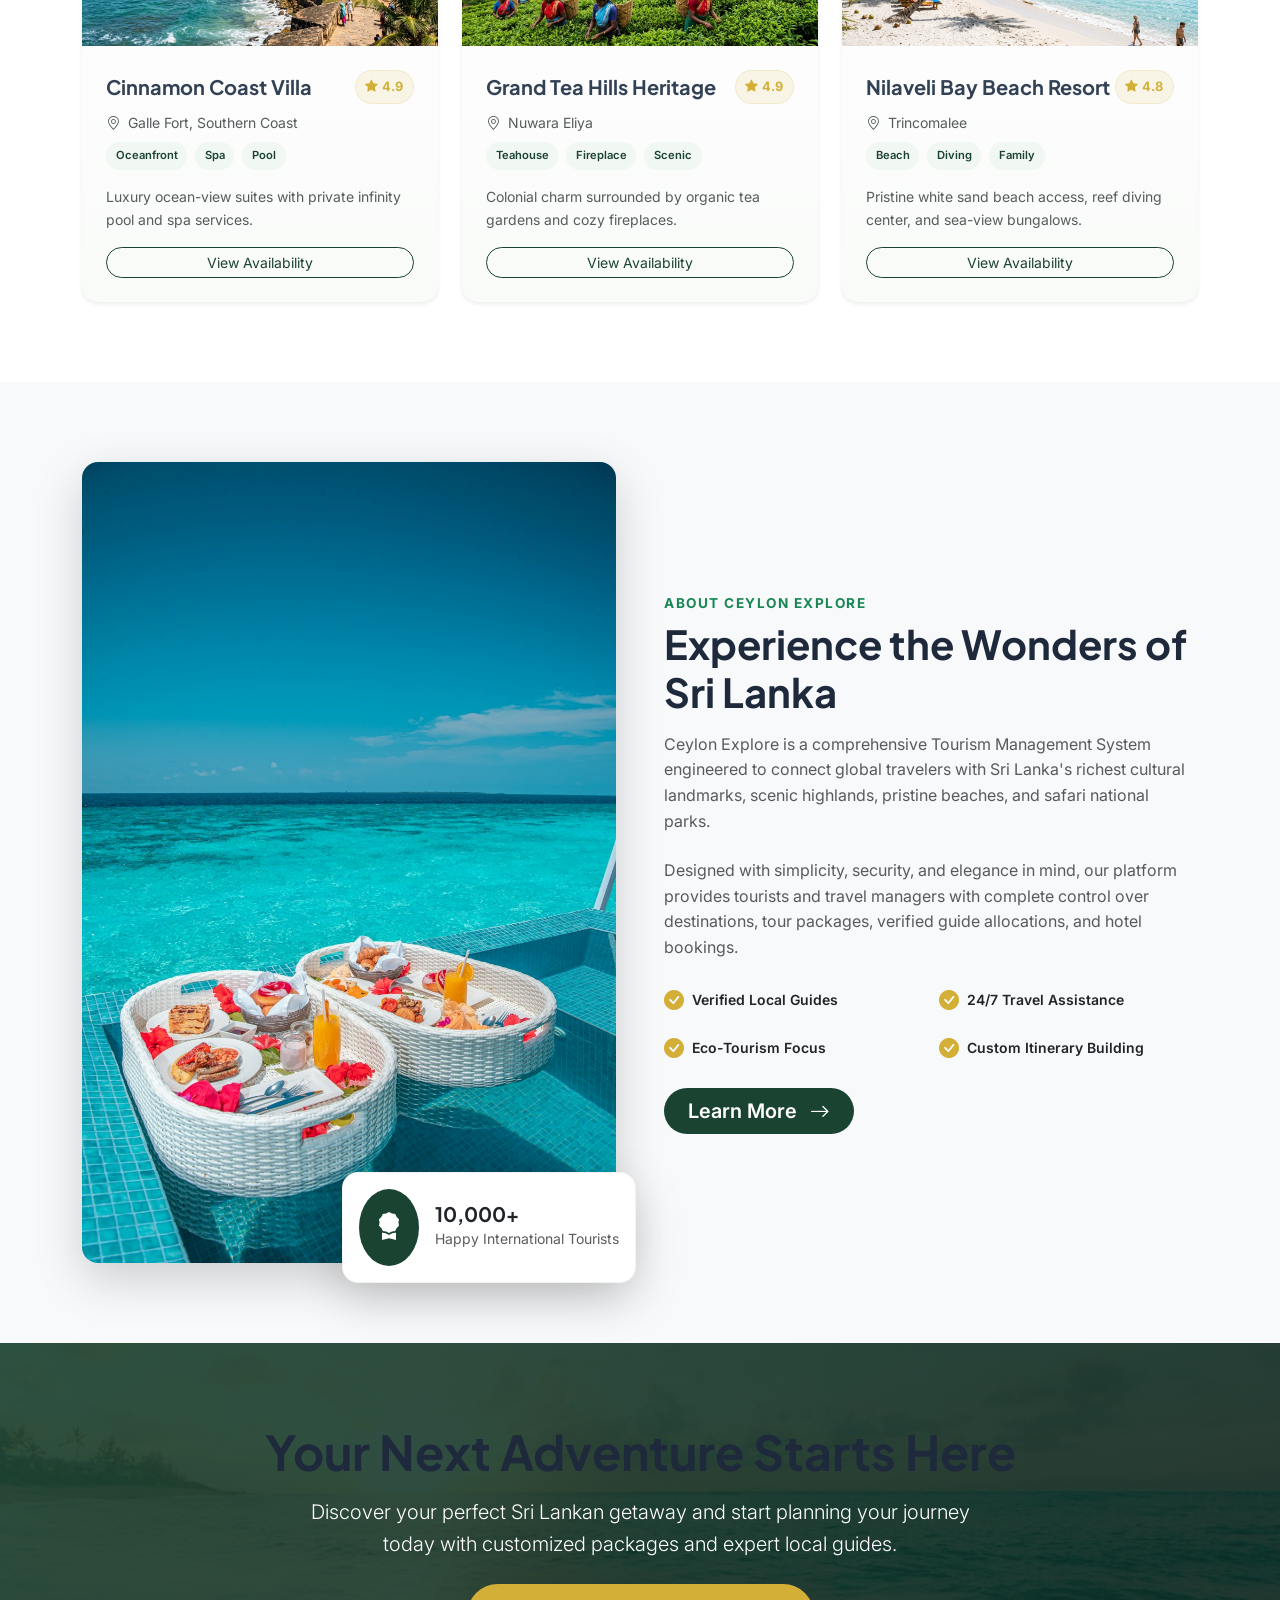
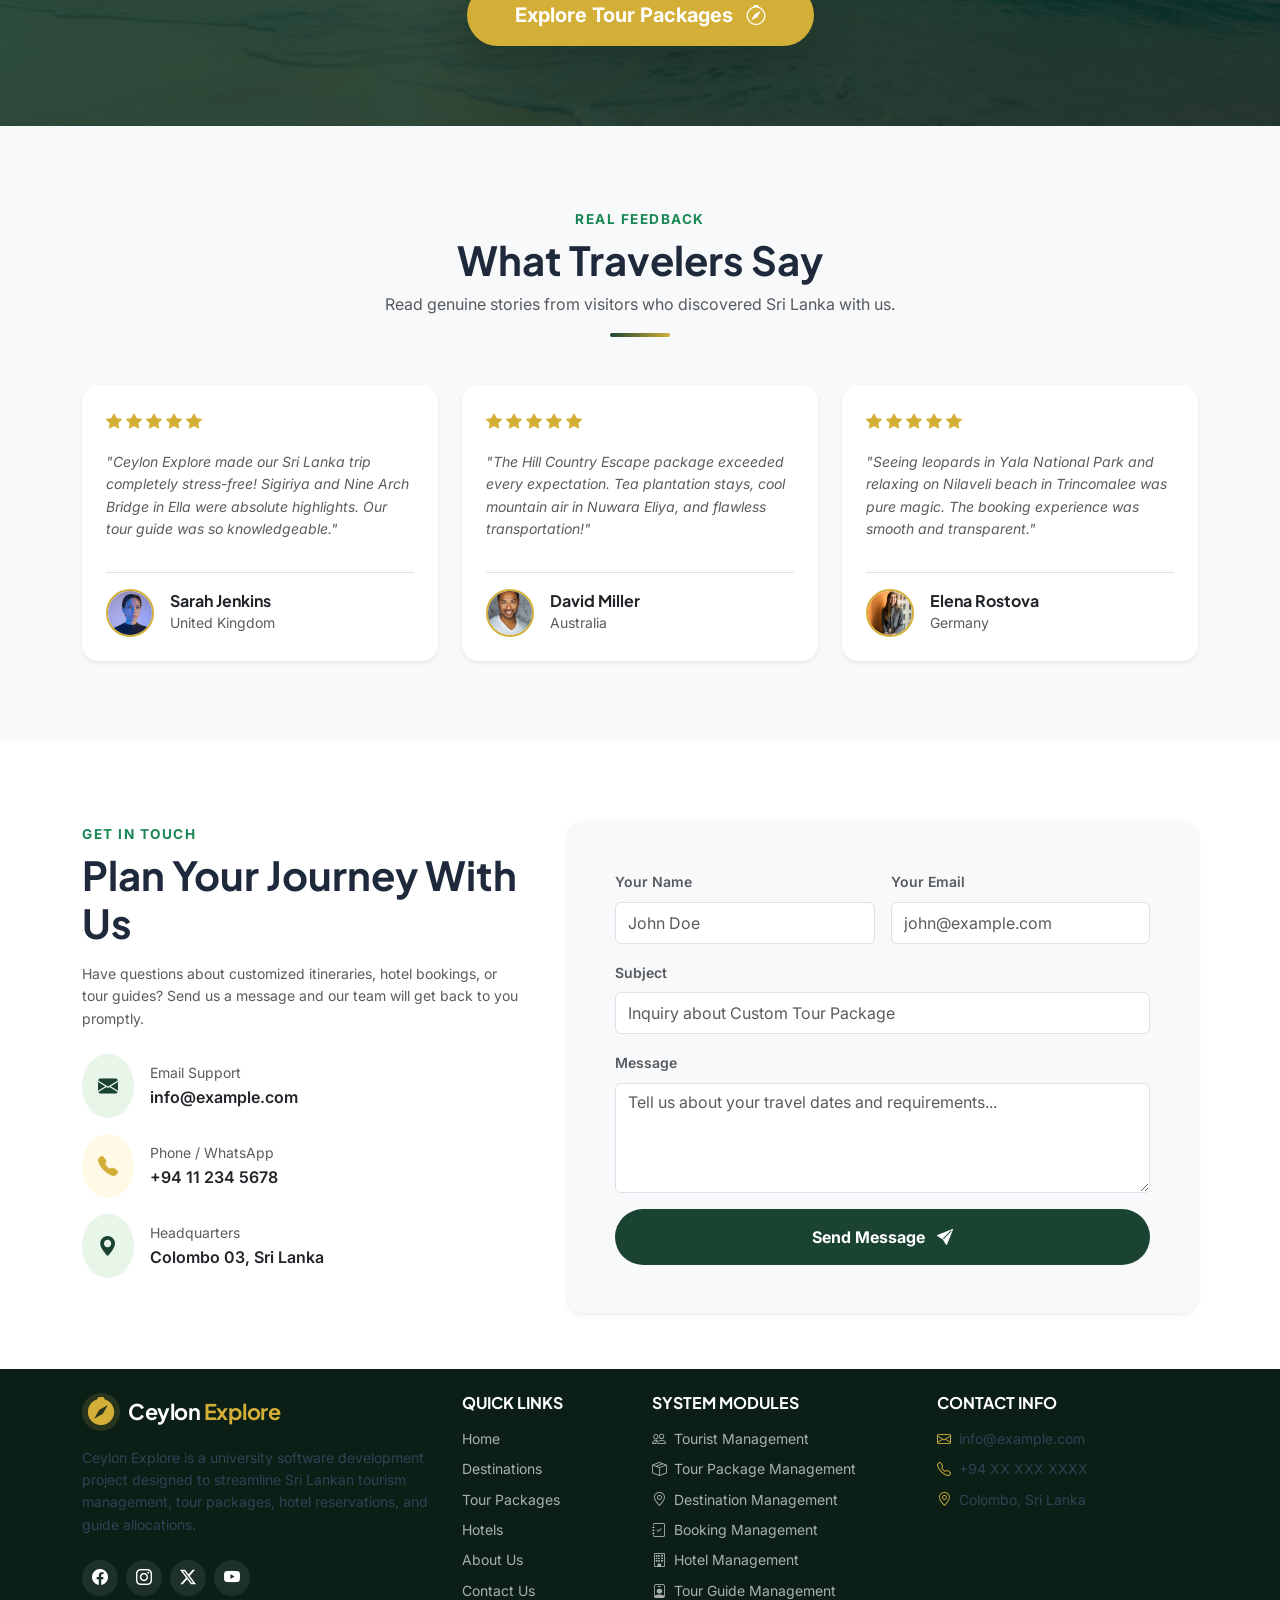
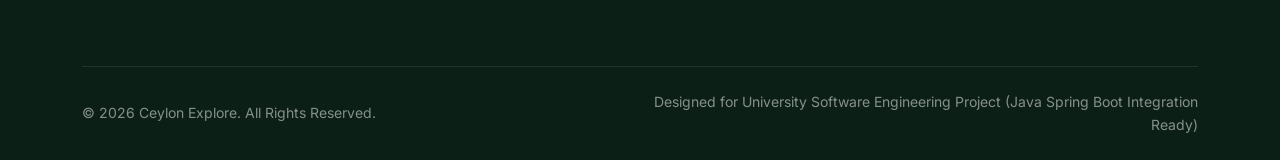
==== commit dea7d613: "feat: Enhance hotel card design and add trust summary section" ====
--- a/tourism-management/index.html
+++ b/tourism-management/index.html
@@ -506,17 +506,31 @@
                 <p class="section-subtitle text-muted">Stay at verified eco-lodges, beachfront resorts, and mountain retreats.</p>
                 <div class="title-divider mx-auto mt-3"></div>
             </div>
+
+            <div class="hotel-trust-summary d-flex flex-wrap justify-content-center gap-3 mb-4">
+                <div class="trust-pill"><i class="bi bi-shield-check me-2"></i> 120+ Verified Hotels</div>
+                <div class="trust-pill"><i class="bi bi-star-fill me-2"></i> 4.8 Average Rating</div>
+                <div class="trust-pill"><i class="bi bi-headset me-2"></i> 24/7 Concierge Support</div>
+            </div>
             
             <div class="row g-4">
                 <div class="col-lg-4 col-md-6">
                     <div class="hotel-card rounded-4 border-0 shadow-sm overflow-hidden bg-light h-100">
-                        <img src="assets/images/galle.jpg" class="w-100 hotel-img" alt="Coastal Resort">
+                        <div class="hotel-image-wrap position-relative">
+                            <img src="assets/images/galle.jpg" class="w-100 hotel-img" alt="Coastal Resort">
+                            <span class="hotel-badge">5 Star</span>
+                        </div>
                         <div class="p-4">
-                            <div class="d-flex justify-content-between align-items-center mb-1">
-                                <h4 class="h6 fw-bold mb-0">Cinnamon Coast Villa</h4>
-                                <span class="badge bg-emerald-subtle text-emerald">5 Star</span>
+                            <div class="d-flex align-items-center justify-content-between mb-2">
+                                <h4 class="h5 fw-bold mb-0">Cinnamon Coast Villa</h4>
+                                <span class="hotel-rating"><i class="bi bi-star-fill me-1"></i>4.9</span>
                             </div>
                             <p class="small text-muted mb-2"><i class="bi bi-geo-alt me-1"></i> Galle Fort, Southern Coast</p>
+                            <div class="hotel-meta d-flex flex-wrap gap-2 mb-3">
+                                <span>Oceanfront</span>
+                                <span>Spa</span>
+                                <span>Pool</span>
+                            </div>
                             <p class="small text-muted mb-3">Luxury ocean-view suites with private infinity pool and spa services.</p>
                             <button class="btn btn-sm btn-outline-emerald rounded-pill w-100 btn-hotel-info" data-hotel="Cinnamon Coast Villa">View Availability</button>
                         </div>
@@ -525,13 +539,21 @@
                 
                 <div class="col-lg-4 col-md-6">
                     <div class="hotel-card rounded-4 border-0 shadow-sm overflow-hidden bg-light h-100">
-                        <img src="assets/images/nuwara-eliya.jpg" class="w-100 hotel-img" alt="Mountain Resort">
+                        <div class="hotel-image-wrap position-relative">
+                            <img src="assets/images/nuwara-eliya.jpg" class="w-100 hotel-img" alt="Mountain Resort">
+                            <span class="hotel-badge">4.9 Star</span>
+                        </div>
                         <div class="p-4">
-                            <div class="d-flex justify-content-between align-items-center mb-1">
-                                <h4 class="h6 fw-bold mb-0">Grand Tea Hills Heritage</h4>
-                                <span class="badge bg-emerald-subtle text-emerald">4.9 Star</span>
+                            <div class="d-flex align-items-center justify-content-between mb-2">
+                                <h4 class="h5 fw-bold mb-0">Grand Tea Hills Heritage</h4>
+                                <span class="hotel-rating"><i class="bi bi-star-fill me-1"></i>4.9</span>
                             </div>
                             <p class="small text-muted mb-2"><i class="bi bi-geo-alt me-1"></i> Nuwara Eliya</p>
+                            <div class="hotel-meta d-flex flex-wrap gap-2 mb-3">
+                                <span>Teahouse</span>
+                                <span>Fireplace</span>
+                                <span>Scenic</span>
+                            </div>
                             <p class="small text-muted mb-3">Colonial charm surrounded by organic tea gardens and cozy fireplaces.</p>
                             <button class="btn btn-sm btn-outline-emerald rounded-pill w-100 btn-hotel-info" data-hotel="Grand Tea Hills Heritage">View Availability</button>
                         </div>
@@ -540,13 +562,21 @@
                 
                 <div class="col-lg-4 col-md-6">
                     <div class="hotel-card rounded-4 border-0 shadow-sm overflow-hidden bg-light h-100">
-                        <img src="assets/images/trincomalee.jpg" class="w-100 hotel-img" alt="Beachfront Resort">
+                        <div class="hotel-image-wrap position-relative">
+                            <img src="assets/images/trincomalee.jpg" class="w-100 hotel-img" alt="Beachfront Resort">
+                            <span class="hotel-badge">4.8 Star</span>
+                        </div>
                         <div class="p-4">
-                            <div class="d-flex justify-content-between align-items-center mb-1">
-                                <h4 class="h6 fw-bold mb-0">Nilaveli Bay Beach Resort</h4>
-                                <span class="badge bg-emerald-subtle text-emerald">4.8 Star</span>
+                            <div class="d-flex align-items-center justify-content-between mb-2">
+                                <h4 class="h5 fw-bold mb-0">Nilaveli Bay Beach Resort</h4>
+                                <span class="hotel-rating"><i class="bi bi-star-fill me-1"></i>4.8</span>
                             </div>
                             <p class="small text-muted mb-2"><i class="bi bi-geo-alt me-1"></i> Trincomalee</p>
+                            <div class="hotel-meta d-flex flex-wrap gap-2 mb-3">
+                                <span>Beach</span>
+                                <span>Diving</span>
+                                <span>Family</span>
+                            </div>
                             <p class="small text-muted mb-3">Pristine white sand beach access, reef diving center, and sea-view bungalows.</p>
                             <button class="btn btn-sm btn-outline-emerald rounded-pill w-100 btn-hotel-info" data-hotel="Nilaveli Bay Beach Resort">View Availability</button>
                         </div>
--- a/tourism-management/css/style.css
+++ b/tourism-management/css/style.css
@@ -8,31 +8,25 @@
    -------------------------------------------------------------------------- */
 :root {
     /* Color Palette */
-    --primary-emerald: #123b54;
-    --emerald-hover: #0b2c41;
-    --accent-green: #087f83;
-    --leaf-green: #38b9aa;
-    --emerald-light-bg: #e3f5f3;
+    --primary-emerald: #1b4332;
+    --emerald-hover: #143527;
+    --accent-green: #2d6a4f;
+    --leaf-green: #52b788;
+    --emerald-light-bg: #e8f5e9;
     
-    --primary-gold: #55d4c6;
-    --gold-hover: #30bbaa;
-    --gold-light-bg: #e8faf7;
+    --primary-gold: #d4af37;
+    --gold-hover: #b89428;
+    --gold-light-bg: #fff9e6;
     
-    --bg-light: #f1f7f8;
-    --card-bg: rgba(255, 255, 255, 0.82);
-    --dark-emerald: #092536;
+    --bg-light: #f8f9fa;
+    --card-bg: #ffffff;
+    --dark-emerald: #0b1f17;
     
-    --text-dark: #102d40;
-    --text-body: #294354;
-    --text-muted: #5b7180;
+    --text-dark: #1e293b;
+    --text-body: #334155;
+    --text-muted: #64748b;
     --text-white-80: rgba(255, 255, 255, 0.85);
     --text-white-60: rgba(255, 255, 255, 0.65);
-
-    --glass-surface: rgba(255, 255, 255, 0.76);
-    --glass-border: rgba(255, 255, 255, 0.7);
-    --glass-shadow: 0 18px 50px rgba(9, 37, 54, 0.12);
-    --radius-card: 1.25rem;
-    --radius-control: 0.9rem;
     
     /* Typography */
     --font-heading: 'Plus Jakarta Sans', -apple-system, BlinkMacSystemFont, sans-serif;
@@ -74,18 +68,6 @@
     color: var(--primary-gold) !important;
 }
 
-.text-white-80 {
-    color: var(--text-white-80);
-}
-
-.text-white-70 {
-    color: rgba(255, 255, 255, 0.76);
-}
-
-.text-white-60 {
-    color: var(--text-white-60);
-}
-
 .text-emerald {
     color: var(--primary-emerald) !important;
 }
@@ -401,16 +383,88 @@
 
 .hotel-card {
     transition: var(--transition-smooth);
+    border: 1px solid rgba(27, 67, 50, 0.08);
+    background: linear-gradient(180deg, #ffffff 0%, #f9fbf9 100%);
 }
 
 .hotel-card:hover {
-    transform: translateY(-6px);
+    transform: translateY(-8px);
     box-shadow: var(--shadow-hover) !important;
+    border-color: rgba(45, 106, 79, 0.18);
+}
+
+.hotel-image-wrap {
+    position: relative;
+    overflow: hidden;
 }
 
 .hotel-img {
-    height: 200px;
+    height: 220px;
     object-fit: cover;
+    transition: transform 0.6s ease;
+}
+
+.hotel-card:hover .hotel-img {
+    transform: scale(1.06);
+}
+
+.hotel-badge {
+    position: absolute;
+    top: 14px;
+    left: 14px;
+    background: rgba(11, 31, 23, 0.8);
+    color: #fff;
+    font-size: 0.7rem;
+    font-weight: 700;
+    padding: 0.45rem 0.75rem;
+    border-radius: 999px;
+    letter-spacing: 0.04em;
+    backdrop-filter: blur(6px);
+}
+
+.hotel-rating {
+    display: inline-flex;
+    align-items: center;
+    color: var(--primary-gold);
+    font-size: 0.8rem;
+    font-weight: 700;
+    background: rgba(212, 175, 55, 0.1);
+    border: 1px solid rgba(212, 175, 55, 0.15);
+    padding: 0.35rem 0.6rem;
+    border-radius: 999px;
+}
+
+.hotel-trust-summary {
+    margin-top: -0.25rem;
+}
+
+.trust-pill {
+    display: inline-flex;
+    align-items: center;
+    justify-content: center;
+    background: var(--emerald-light-bg);
+    color: var(--primary-emerald);
+    border: 1px solid rgba(45, 106, 79, 0.08);
+    border-radius: 999px;
+    padding: 0.7rem 1.1rem;
+    font-size: 0.8rem;
+    font-weight: 700;
+    letter-spacing: 0.02em;
+}
+
+.hotel-meta {
+    margin-top: 0.1rem;
+}
+
+.hotel-meta span {
+    display: inline-flex;
+    align-items: center;
+    background: #f1f7f2;
+    color: var(--primary-emerald);
+    border-radius: 999px;
+    padding: 0.32rem 0.6rem;
+    font-size: 0.7rem;
+    font-weight: 600;
 }
 
 /* --------------------------------------------------------------------------
@@ -553,241 +607,3 @@
         padding-bottom: 3.5rem;
     }
 }
-
-/* --------------------------------------------------------------------------
-   15. Ceylon Explore Liquid Glass theme
-   -------------------------------------------------------------------------- */
-body {
-    background:
-        radial-gradient(ellipse at 12% 0%, rgba(85, 212, 198, 0.11), transparent 34rem),
-        linear-gradient(145deg, #f6fafb 0%, #eef5f7 52%, #f5f8f8 100%);
-}
-
-.navbar {
-    padding: 0.85rem 0;
-    border-bottom: 1px solid rgba(255, 255, 255, 0.2);
-    background: rgba(9, 37, 54, 0.2);
-    -webkit-backdrop-filter: blur(16px) saturate(150%);
-    backdrop-filter: blur(16px) saturate(150%);
-}
-
-.navbar.navbar-scrolled {
-    border-bottom-color: rgba(255, 255, 255, 0.16);
-    background: rgba(9, 37, 54, 0.88) !important;
-    -webkit-backdrop-filter: blur(20px) saturate(160%);
-    backdrop-filter: blur(20px) saturate(160%);
-}
-
-.navbar .navbar-toggler {
-    border-color: rgba(255, 255, 255, 0.45);
-}
-
-.navbar .navbar-toggler-icon {
-    filter: invert(1) grayscale(1) brightness(1.8);
-}
-
-.hero-section .badge.text-gold {
-    color: var(--primary-emerald) !important;
-    background: rgba(231, 251, 248, 0.94);
-}
-
-.navbar-nav .nav-link::after {
-    transition: transform 0.25s ease, opacity 0.25s ease;
-    transform: scaleX(0);
-    transform-origin: left;
-    opacity: 0;
-}
-
-.navbar-nav .nav-link:hover::after,
-.navbar-nav .nav-link.active::after {
-    transform: scaleX(1);
-    opacity: 1;
-}
-
-.hero-overlay {
-    background:
-        linear-gradient(180deg, rgba(5, 28, 45, 0.5), rgba(5, 28, 45, 0.42) 42%, rgba(5, 28, 45, 0.82)),
-        linear-gradient(110deg, rgba(7, 80, 91, 0.34), transparent 72%);
-}
-
-.hero-title {
-    max-width: 900px;
-    margin-right: auto;
-    margin-left: auto;
-    font-size: clamp(2.7rem, 6vw, 5rem);
-    line-height: 1.04;
-    letter-spacing: -0.045em;
-}
-
-.hero-subtitle {
-    max-width: 700px;
-    font-size: clamp(1rem, 1.6vw, 1.2rem);
-}
-
-.hero-section .search-panel {
-    position: relative;
-    overflow: hidden;
-    border: 1px solid rgba(255, 255, 255, 0.72);
-    background: rgba(255, 255, 255, 0.84);
-    box-shadow: 0 24px 60px rgba(4, 27, 42, 0.24);
-    -webkit-backdrop-filter: blur(22px) saturate(155%);
-    backdrop-filter: blur(22px) saturate(155%);
-}
-
-.search-panel .form-select,
-.search-panel .form-control {
-    min-height: 48px;
-    border: 1px solid rgba(18, 59, 84, 0.1) !important;
-    background-color: rgba(245, 249, 250, 0.9) !important;
-}
-
-.search-panel .form-select:focus,
-.search-panel .form-control:focus {
-    border-color: var(--accent-green) !important;
-    box-shadow: 0 0 0 4px rgba(8, 127, 131, 0.15);
-}
-
-.btn-emerald,
-.btn-gold,
-.btn-outline-emerald,
-.btn-admin-login {
-    min-height: 44px;
-    border-radius: 999px;
-    font-weight: 700;
-    transition: transform 0.22s ease, box-shadow 0.22s ease, background-color 0.22s ease, color 0.22s ease;
-}
-
-.btn-emerald {
-    background: linear-gradient(135deg, #123b54, #087f83);
-    box-shadow: 0 8px 20px rgba(8, 89, 104, 0.16);
-}
-
-.btn-gold,
-.btn-admin-login {
-    color: #073849;
-    background: linear-gradient(135deg, #70e0d2, #42c8bd);
-}
-
-.btn-admin-login {
-    border: 1px solid rgba(139, 242, 224, 0.65);
-    background: rgba(85, 212, 198, 0.16);
-    color: #efffff;
-}
-
-.btn-outline-emerald {
-    border-width: 1px;
-    border-color: rgba(18, 59, 84, 0.35);
-}
-
-.btn-emerald:hover,
-.btn-gold:hover,
-.btn-admin-login:hover,
-.btn-outline-emerald:hover {
-    transform: translateY(-2px);
-    box-shadow: 0 12px 26px rgba(9, 54, 72, 0.2);
-}
-
-.btn:focus-visible,
-.form-control:focus-visible,
-.form-select:focus-visible,
-.form-check-input:focus-visible,
-a:focus-visible,
-button:focus-visible {
-    outline: 3px solid rgba(8, 127, 131, 0.48);
-    outline-offset: 3px;
-}
-
-.card,
-.hotel-card,
-.feature-card,
-.testimonial-card {
-    border-color: rgba(255, 255, 255, 0.82);
-    border-radius: var(--radius-card);
-    background: var(--glass-surface);
-    box-shadow: 0 12px 36px rgba(13, 54, 72, 0.08);
-    -webkit-backdrop-filter: blur(12px) saturate(135%);
-    backdrop-filter: blur(12px) saturate(135%);
-}
-
-.destination-card,
-.package-card,
-.hotel-card,
-.feature-card,
-.testimonial-card {
-    transition: transform 0.28s ease, box-shadow 0.28s ease, border-color 0.28s ease;
-}
-
-.destination-card:hover,
-.package-card:hover,
-.hotel-card:hover,
-.feature-card:hover,
-.testimonial-card:hover {
-    border-color: rgba(85, 212, 198, 0.48);
-    box-shadow: 0 20px 44px rgba(13, 54, 72, 0.15);
-}
-
-.cta-overlay {
-    background: linear-gradient(135deg, rgba(9, 50, 70, 0.88), rgba(7, 104, 108, 0.78));
-}
-
-.modal-backdrop.show {
-    opacity: 0.58;
-    -webkit-backdrop-filter: blur(5px);
-    backdrop-filter: blur(5px);
-}
-
-.modal-content {
-    overflow: hidden;
-    border: 1px solid rgba(255, 255, 255, 0.82);
-    border-radius: var(--radius-card);
-    box-shadow: 0 26px 80px rgba(6, 34, 51, 0.24);
-}
-
-.admin-dashboard-body > main.container {
-    max-width: 920px;
-}
-
-.admin-dashboard-body > main.container .admin-brand .brand-text {
-    color: var(--primary-emerald);
-}
-
-.admin-dashboard-body > main.container .dashboard-panel {
-    padding: clamp(1.5rem, 5vw, 3rem);
-    border: 1px solid rgba(255, 255, 255, 0.84);
-    border-radius: 1.5rem;
-    background: rgba(255, 255, 255, 0.8);
-    box-shadow: var(--glass-shadow);
-    -webkit-backdrop-filter: blur(18px) saturate(145%);
-    backdrop-filter: blur(18px) saturate(145%);
-}
-
-@media (max-width: 991.98px) {
-    .navbar {
-        background: rgba(9, 37, 54, 0.84) !important;
-        -webkit-backdrop-filter: blur(18px) saturate(155%);
-        backdrop-filter: blur(18px) saturate(155%);
-    }
-
-    .navbar-collapse {
-        margin-top: 0.65rem;
-        padding: 0.85rem 1rem;
-        border: 1px solid rgba(255, 255, 255, 0.16);
-        border-radius: 1rem;
-        background: rgba(9, 37, 54, 0.96);
-    }
-}
-
-@media (prefers-reduced-motion: reduce) {
-    html {
-        scroll-behavior: auto;
-    }
-
-    *,
-    *::before,
-    *::after {
-        animation-duration: 0.01ms !important;
-        animation-iteration-count: 1 !important;
-        scroll-behavior: auto !important;
-        transition-duration: 0.01ms !important;
-    }
-}
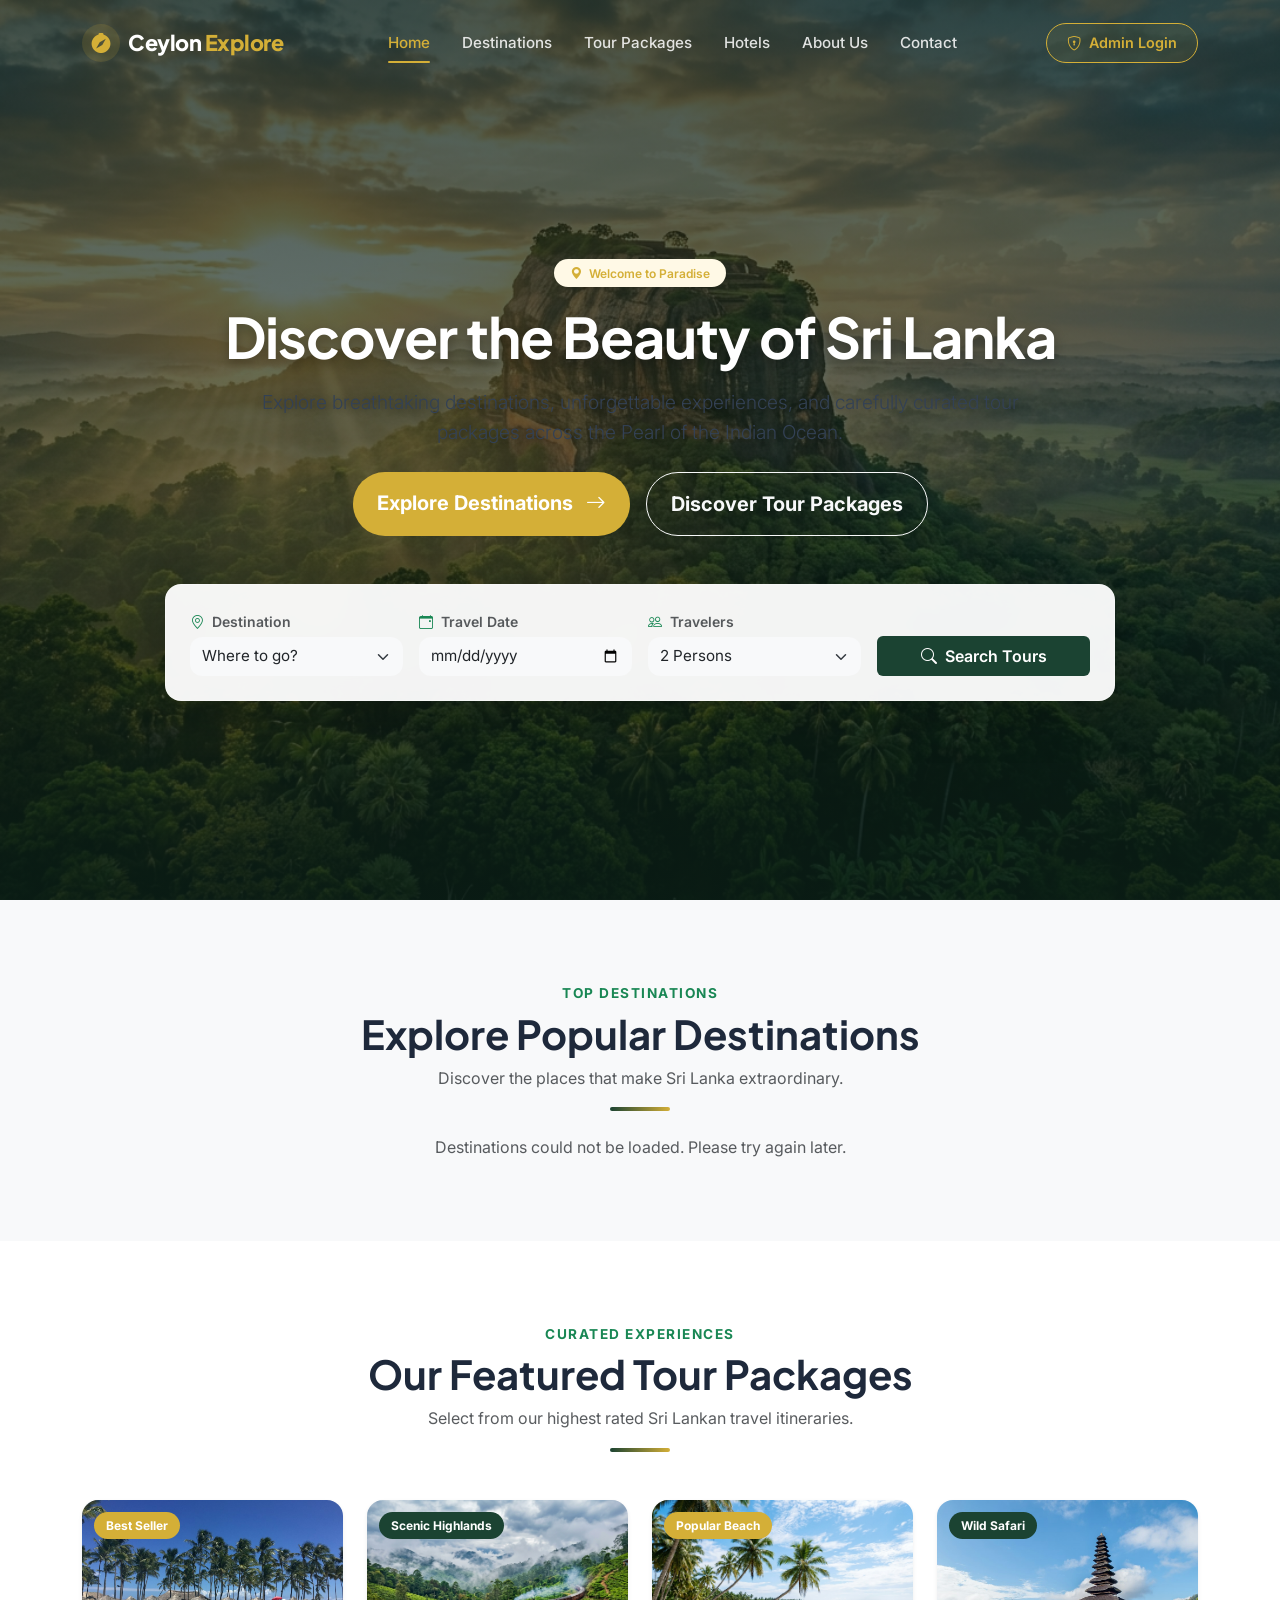
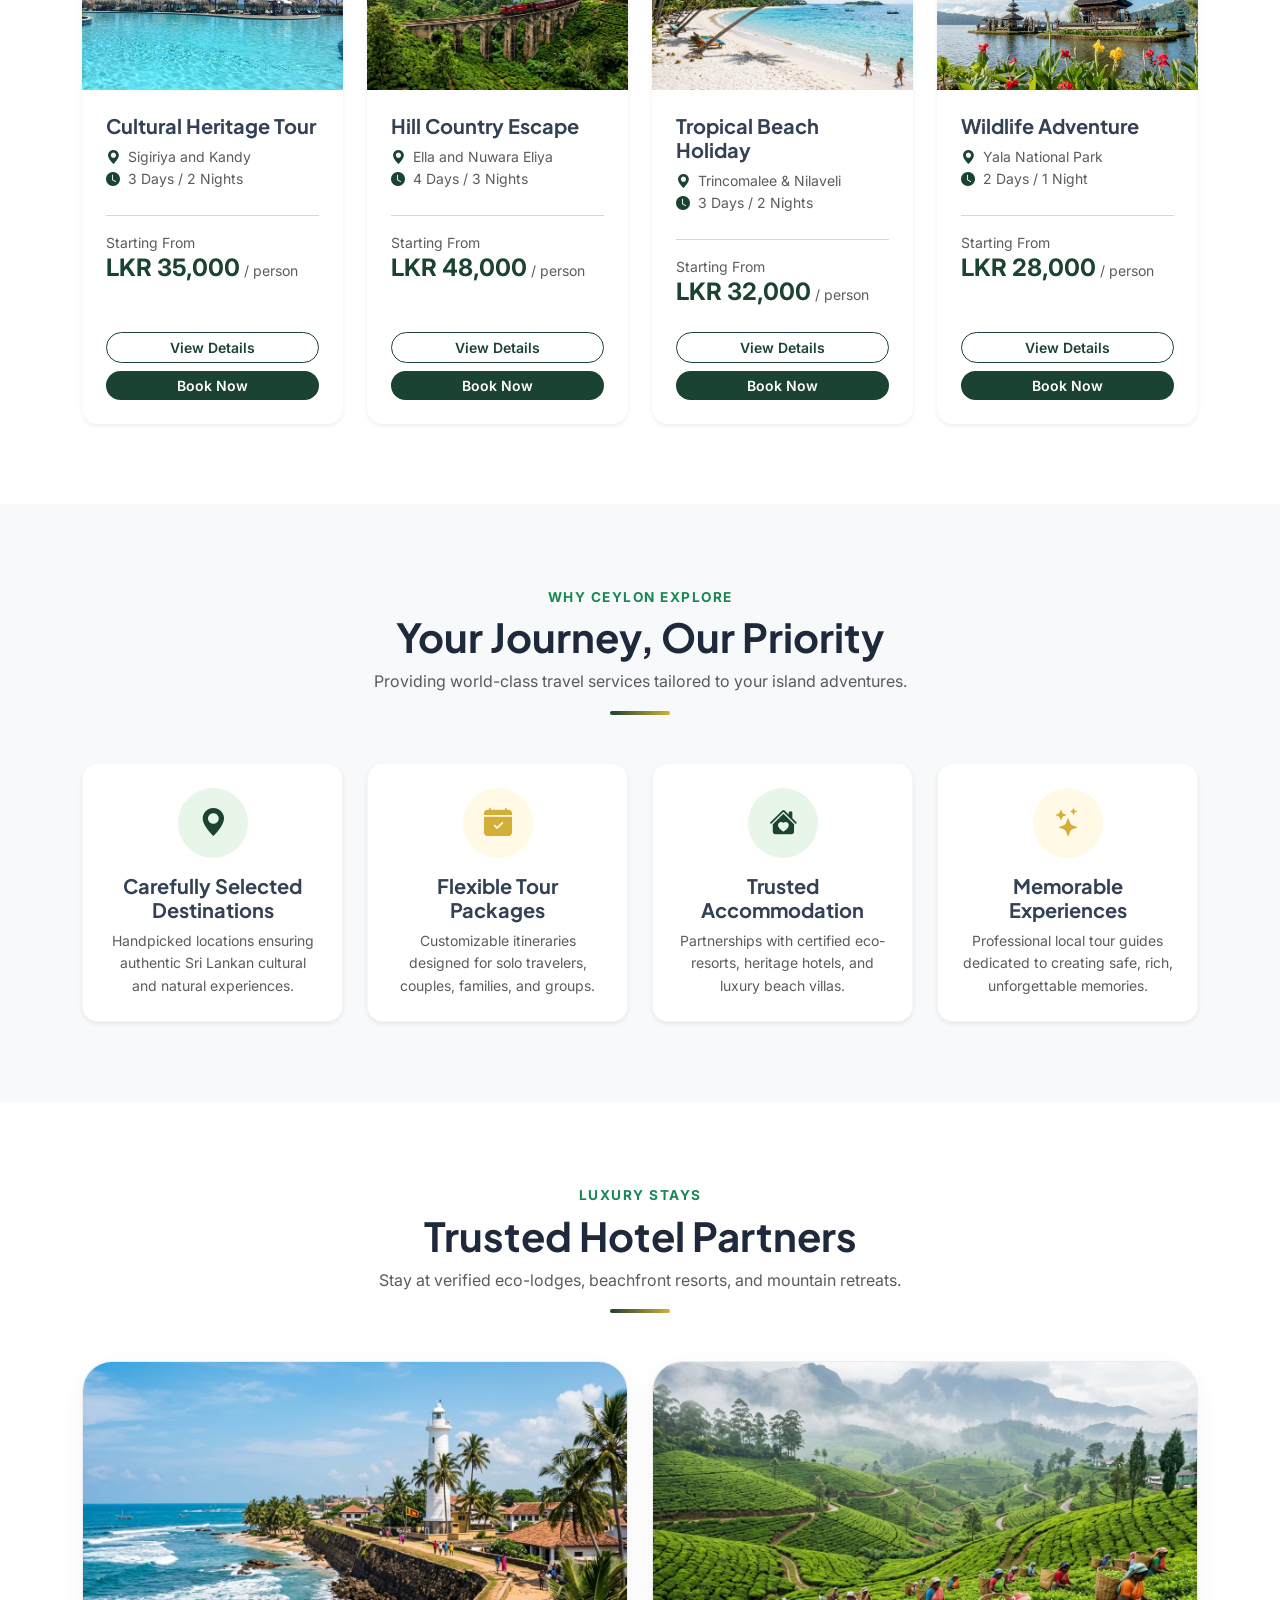
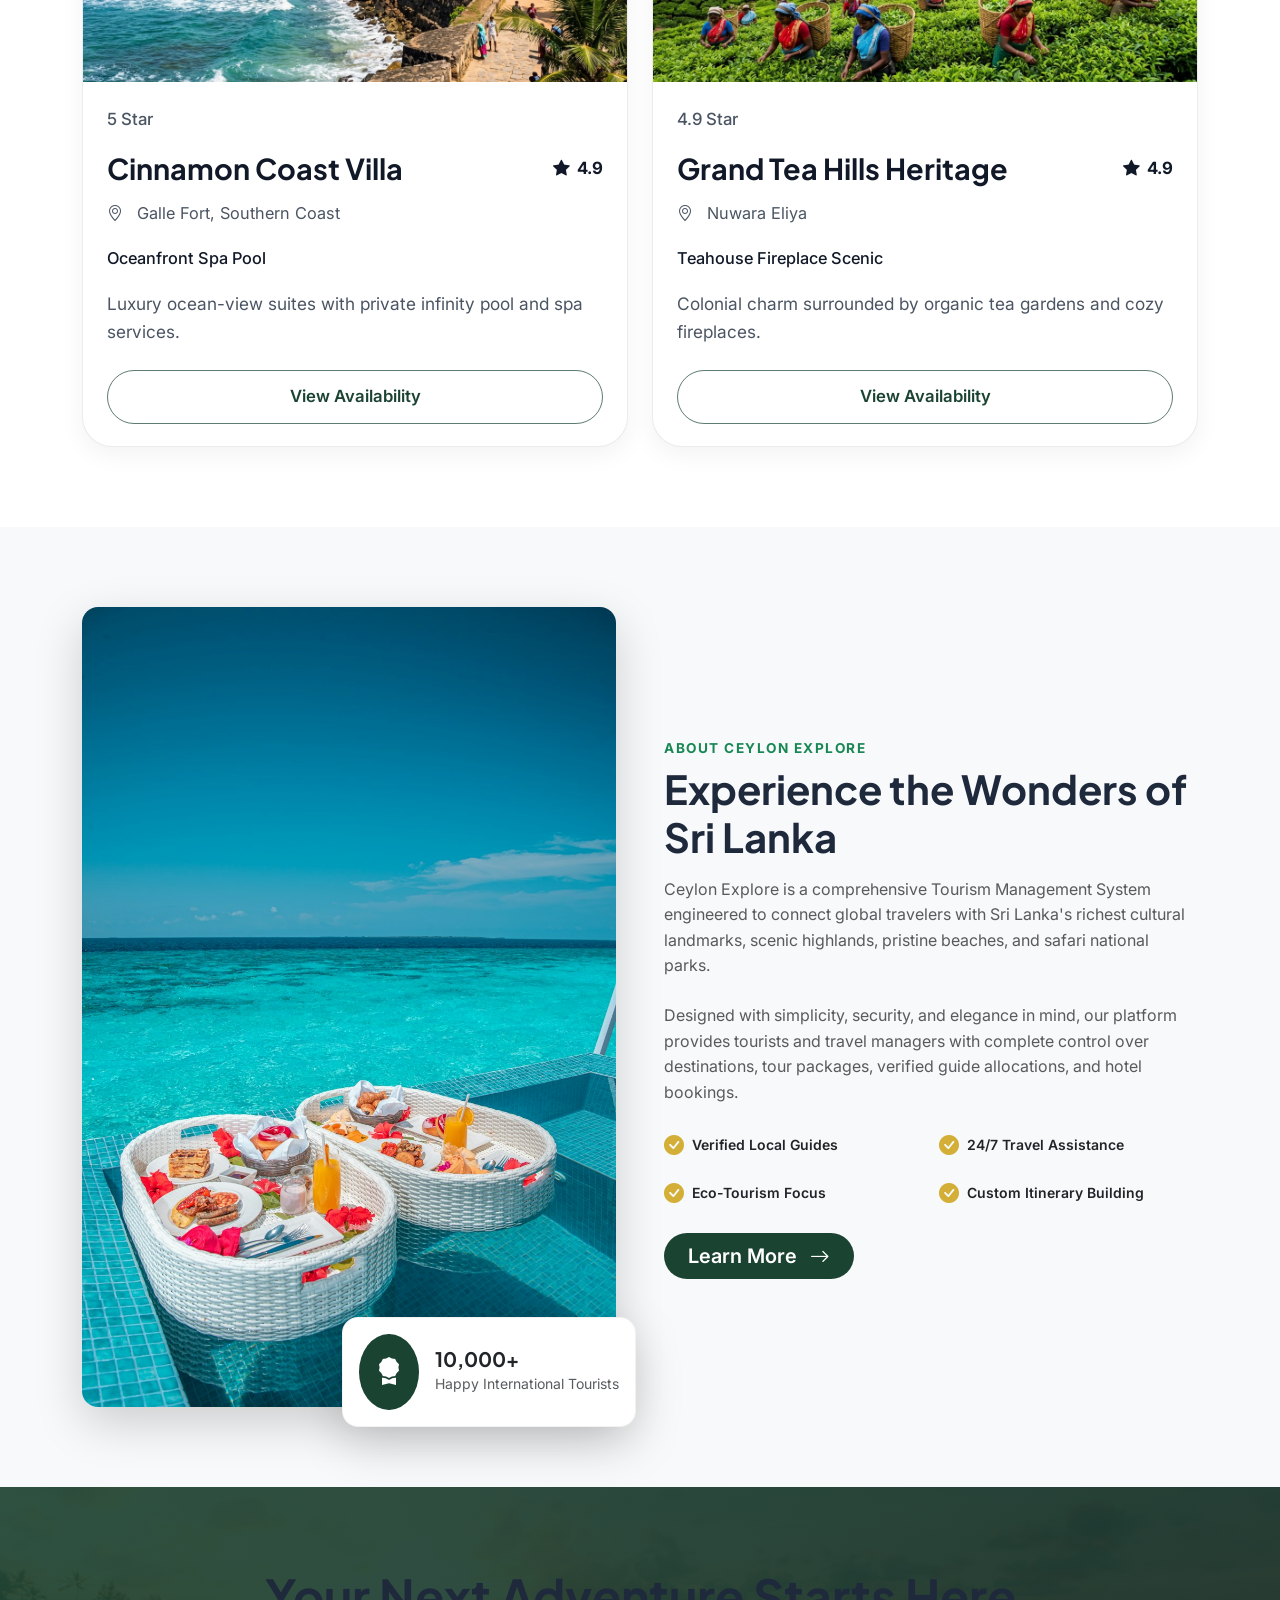
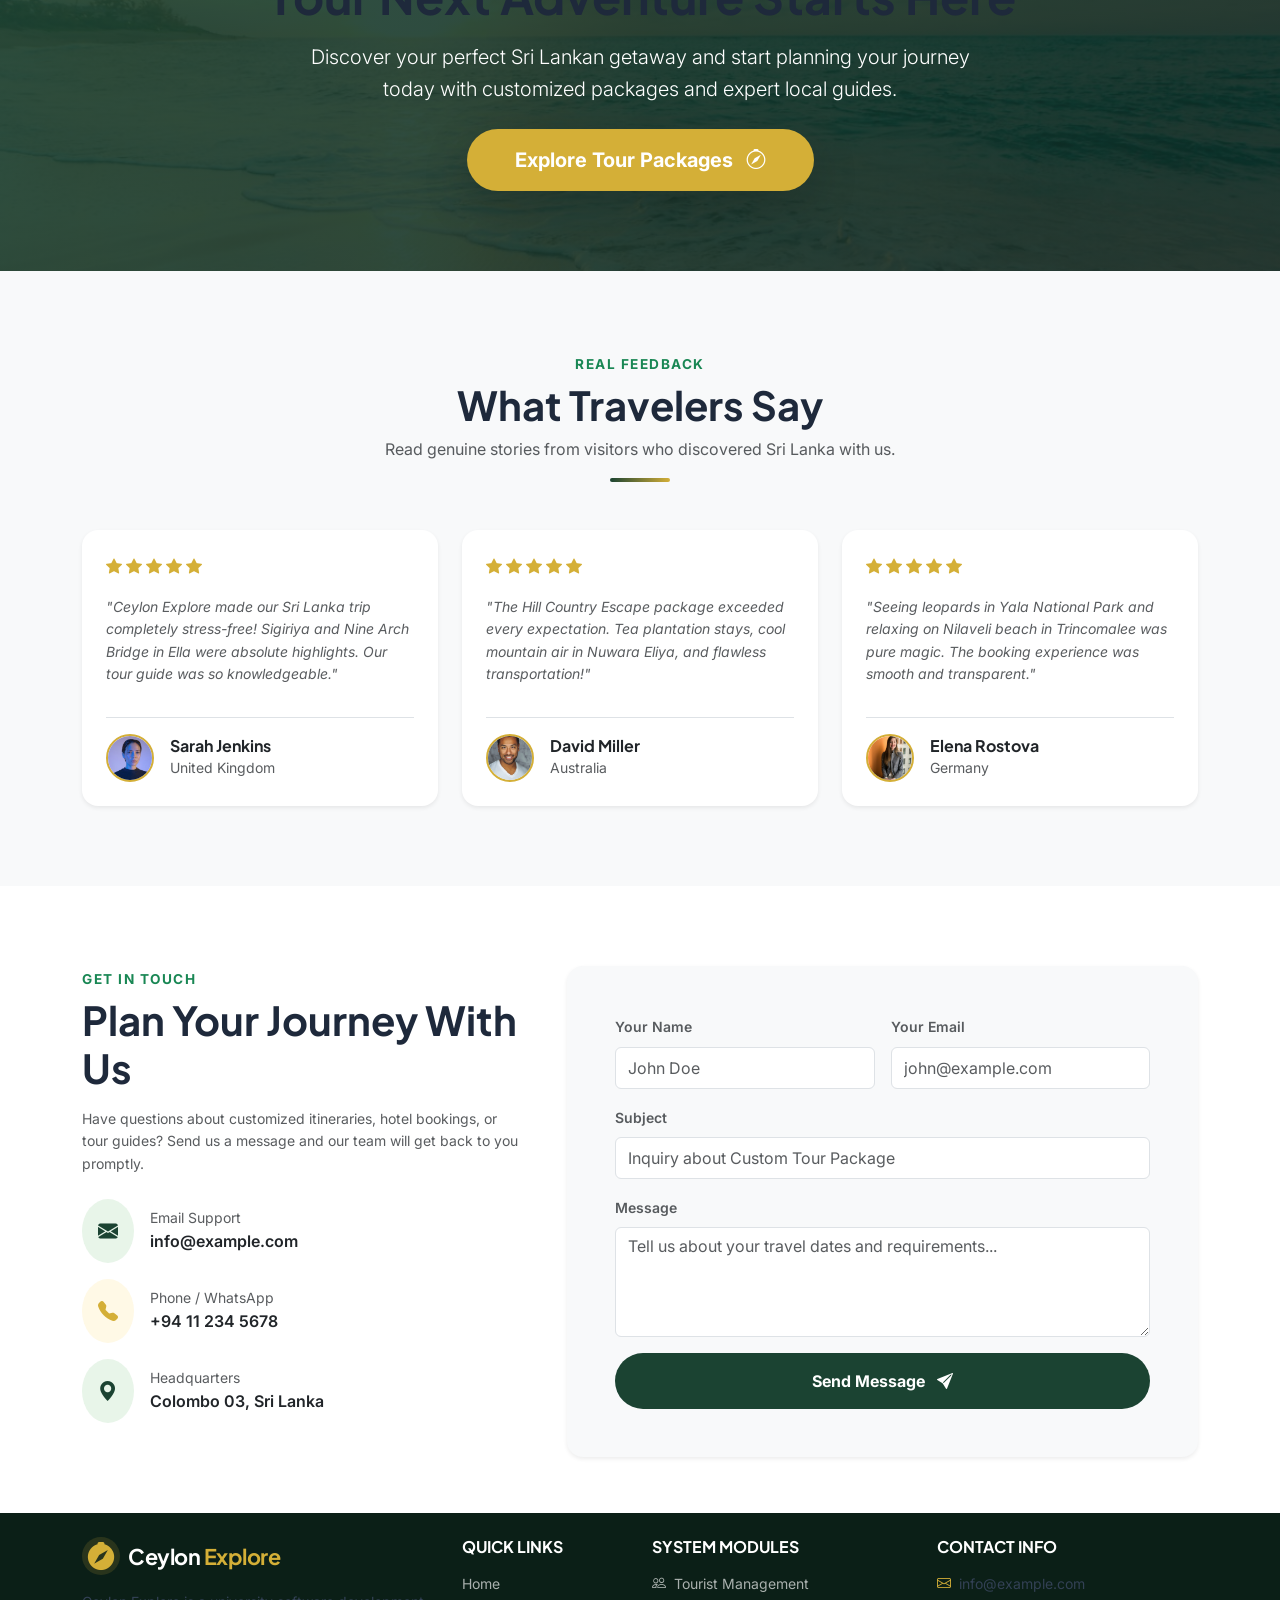
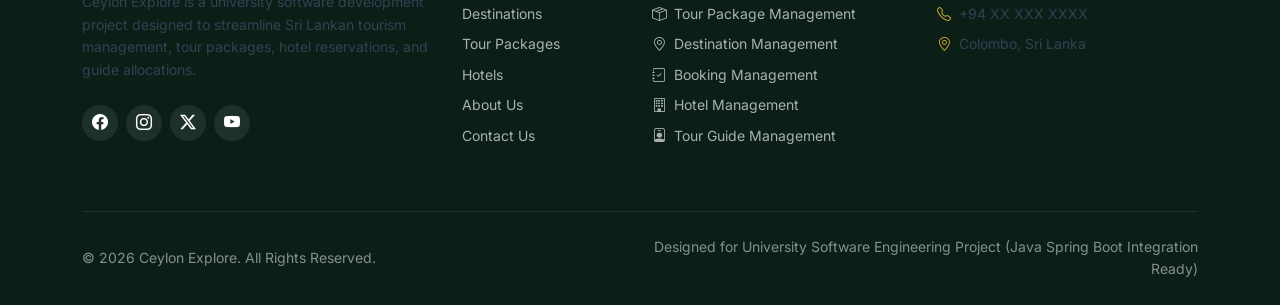
==== commit 43f2cfbe: "feat: Revamp hotel card layout and enhance styling for better user experience" ====
--- a/tourism-management/index.html
+++ b/tourism-management/index.html
@@ -507,78 +507,37 @@
                 <div class="title-divider mx-auto mt-3"></div>
             </div>
 
-            <div class="hotel-trust-summary d-flex flex-wrap justify-content-center gap-3 mb-4">
-                <div class="trust-pill"><i class="bi bi-shield-check me-2"></i> 120+ Verified Hotels</div>
-                <div class="trust-pill"><i class="bi bi-star-fill me-2"></i> 4.8 Average Rating</div>
-                <div class="trust-pill"><i class="bi bi-headset me-2"></i> 24/7 Concierge Support</div>
-            </div>
-            
             <div class="row g-4">
-                <div class="col-lg-4 col-md-6">
-                    <div class="hotel-card rounded-4 border-0 shadow-sm overflow-hidden bg-light h-100">
-                        <div class="hotel-image-wrap position-relative">
-                            <img src="assets/images/galle.jpg" class="w-100 hotel-img" alt="Coastal Resort">
-                            <span class="hotel-badge">5 Star</span>
-                        </div>
-                        <div class="p-4">
-                            <div class="d-flex align-items-center justify-content-between mb-2">
-                                <h4 class="h5 fw-bold mb-0">Cinnamon Coast Villa</h4>
+                <div class="col-lg-6 col-md-12">
+                    <div class="hotel-card h-100">
+                        <img src="assets/images/galle.jpg" class="w-100 hotel-img" alt="Coastal Resort">
+                        <div class="hotel-content">
+                            <div class="hotel-tier">5 Star</div>
+                            <div class="hotel-header">
+                                <h4 class="hotel-title mb-0">Cinnamon Coast Villa</h4>
                                 <span class="hotel-rating"><i class="bi bi-star-fill me-1"></i>4.9</span>
                             </div>
-                            <p class="small text-muted mb-2"><i class="bi bi-geo-alt me-1"></i> Galle Fort, Southern Coast</p>
-                            <div class="hotel-meta d-flex flex-wrap gap-2 mb-3">
-                                <span>Oceanfront</span>
-                                <span>Spa</span>
-                                <span>Pool</span>
-                            </div>
-                            <p class="small text-muted mb-3">Luxury ocean-view suites with private infinity pool and spa services.</p>
-                            <button class="btn btn-sm btn-outline-emerald rounded-pill w-100 btn-hotel-info" data-hotel="Cinnamon Coast Villa">View Availability</button>
-                        </div>
-                    </div>
-                </div>
-                
-                <div class="col-lg-4 col-md-6">
-                    <div class="hotel-card rounded-4 border-0 shadow-sm overflow-hidden bg-light h-100">
-                        <div class="hotel-image-wrap position-relative">
-                            <img src="assets/images/nuwara-eliya.jpg" class="w-100 hotel-img" alt="Mountain Resort">
-                            <span class="hotel-badge">4.9 Star</span>
-                        </div>
-                        <div class="p-4">
-                            <div class="d-flex align-items-center justify-content-between mb-2">
-                                <h4 class="h5 fw-bold mb-0">Grand Tea Hills Heritage</h4>
+                            <p class="hotel-location"><i class="bi bi-geo-alt me-2"></i> Galle Fort, Southern Coast</p>
+                            <p class="hotel-tags">Oceanfront Spa Pool</p>
+                            <p class="hotel-description">Luxury ocean-view suites with private infinity pool and spa services.</p>
+                            <button class="btn btn-outline-emerald rounded-pill w-100 hotel-button btn-hotel-info" data-hotel="Cinnamon Coast Villa">View Availability</button>
+                        </div>
+                    </div>
+                </div>
+                
+                <div class="col-lg-6 col-md-12">
+                    <div class="hotel-card h-100">
+                        <img src="assets/images/nuwara-eliya.jpg" class="w-100 hotel-img" alt="Mountain Resort">
+                        <div class="hotel-content">
+                            <div class="hotel-tier">4.9 Star</div>
+                            <div class="hotel-header">
+                                <h4 class="hotel-title mb-0">Grand Tea Hills Heritage</h4>
                                 <span class="hotel-rating"><i class="bi bi-star-fill me-1"></i>4.9</span>
                             </div>
-                            <p class="small text-muted mb-2"><i class="bi bi-geo-alt me-1"></i> Nuwara Eliya</p>
-                            <div class="hotel-meta d-flex flex-wrap gap-2 mb-3">
-                                <span>Teahouse</span>
-                                <span>Fireplace</span>
-                                <span>Scenic</span>
-                            </div>
-                            <p class="small text-muted mb-3">Colonial charm surrounded by organic tea gardens and cozy fireplaces.</p>
-                            <button class="btn btn-sm btn-outline-emerald rounded-pill w-100 btn-hotel-info" data-hotel="Grand Tea Hills Heritage">View Availability</button>
-                        </div>
-                    </div>
-                </div>
-                
-                <div class="col-lg-4 col-md-6">
-                    <div class="hotel-card rounded-4 border-0 shadow-sm overflow-hidden bg-light h-100">
-                        <div class="hotel-image-wrap position-relative">
-                            <img src="assets/images/trincomalee.jpg" class="w-100 hotel-img" alt="Beachfront Resort">
-                            <span class="hotel-badge">4.8 Star</span>
-                        </div>
-                        <div class="p-4">
-                            <div class="d-flex align-items-center justify-content-between mb-2">
-                                <h4 class="h5 fw-bold mb-0">Nilaveli Bay Beach Resort</h4>
-                                <span class="hotel-rating"><i class="bi bi-star-fill me-1"></i>4.8</span>
-                            </div>
-                            <p class="small text-muted mb-2"><i class="bi bi-geo-alt me-1"></i> Trincomalee</p>
-                            <div class="hotel-meta d-flex flex-wrap gap-2 mb-3">
-                                <span>Beach</span>
-                                <span>Diving</span>
-                                <span>Family</span>
-                            </div>
-                            <p class="small text-muted mb-3">Pristine white sand beach access, reef diving center, and sea-view bungalows.</p>
-                            <button class="btn btn-sm btn-outline-emerald rounded-pill w-100 btn-hotel-info" data-hotel="Nilaveli Bay Beach Resort">View Availability</button>
+                            <p class="hotel-location"><i class="bi bi-geo-alt me-2"></i> Nuwara Eliya</p>
+                            <p class="hotel-tags">Teahouse Fireplace Scenic</p>
+                            <p class="hotel-description">Colonial charm surrounded by organic tea gardens and cozy fireplaces.</p>
+                            <button class="btn btn-outline-emerald rounded-pill w-100 hotel-button btn-hotel-info" data-hotel="Grand Tea Hills Heritage">View Availability</button>
                         </div>
                     </div>
                 </div>
--- a/tourism-management/css/style.css
+++ b/tourism-management/css/style.css
@@ -382,89 +382,99 @@
 }
 
 .hotel-card {
-    transition: var(--transition-smooth);
-    border: 1px solid rgba(27, 67, 50, 0.08);
-    background: linear-gradient(180deg, #ffffff 0%, #f9fbf9 100%);
+    background: #ffffff;
+    border: 1px solid rgba(15, 23, 42, 0.08);
+    border-radius: 30px;
+    overflow: hidden;
+    box-shadow: 0 8px 24px rgba(15, 23, 42, 0.05);
+    transition: var(--transition-smooth);
 }
 
 .hotel-card:hover {
-    transform: translateY(-8px);
-    box-shadow: var(--shadow-hover) !important;
-    border-color: rgba(45, 106, 79, 0.18);
-}
-
-.hotel-image-wrap {
-    position: relative;
-    overflow: hidden;
+    transform: translateY(-6px);
+    box-shadow: 0 16px 36px rgba(27, 67, 50, 0.12);
 }
 
 .hotel-img {
-    height: 220px;
+    width: 100%;
+    height: 320px;
     object-fit: cover;
-    transition: transform 0.6s ease;
-}
-
-.hotel-card:hover .hotel-img {
-    transform: scale(1.06);
-}
-
-.hotel-badge {
-    position: absolute;
-    top: 14px;
-    left: 14px;
-    background: rgba(11, 31, 23, 0.8);
-    color: #fff;
-    font-size: 0.7rem;
+    display: block;
+}
+
+.hotel-content {
+    padding: 1.5rem 1.5rem 1.4rem;
+}
+
+.hotel-tier {
+    font-size: 1.05rem;
+    font-weight: 500;
+    color: #4b5563;
+    margin-bottom: 1.1rem;
+}
+
+.hotel-header {
+    display: flex;
+    align-items: center;
+    justify-content: space-between;
+    gap: 1rem;
+    margin-bottom: 0.9rem;
+}
+
+.hotel-title {
+    font-size: clamp(1.8rem, 2vw, 2.35rem);
+    line-height: 1.2;
     font-weight: 700;
-    padding: 0.45rem 0.75rem;
-    border-radius: 999px;
-    letter-spacing: 0.04em;
-    backdrop-filter: blur(6px);
+    color: #111827;
 }
 
 .hotel-rating {
     display: inline-flex;
     align-items: center;
-    color: var(--primary-gold);
-    font-size: 0.8rem;
+    gap: 0.2rem;
+    color: #111827;
+    font-size: 1.05rem;
     font-weight: 700;
-    background: rgba(212, 175, 55, 0.1);
-    border: 1px solid rgba(212, 175, 55, 0.15);
-    padding: 0.35rem 0.6rem;
+    white-space: nowrap;
+}
+
+.hotel-location {
+    display: flex;
+    align-items: center;
+    gap: 0.35rem;
+    font-size: 1.02rem;
+    color: #4b5563;
+    margin-bottom: 1.2rem;
+}
+
+.hotel-tags {
+    font-size: 1.02rem;
+    font-weight: 500;
+    color: #111827;
+    margin-bottom: 1.2rem;
+}
+
+.hotel-description {
+    color: #4b5563;
+    font-size: 1.08rem;
+    line-height: 1.6;
+    margin-bottom: 1.5rem;
+}
+
+.hotel-button {
+    border-width: 1.5px;
     border-radius: 999px;
-}
-
-.hotel-trust-summary {
-    margin-top: -0.25rem;
-}
-
-.trust-pill {
-    display: inline-flex;
-    align-items: center;
-    justify-content: center;
-    background: var(--emerald-light-bg);
-    color: var(--primary-emerald);
-    border: 1px solid rgba(45, 106, 79, 0.08);
-    border-radius: 999px;
-    padding: 0.7rem 1.1rem;
-    font-size: 0.8rem;
-    font-weight: 700;
-    letter-spacing: 0.02em;
-}
-
-.hotel-meta {
-    margin-top: 0.1rem;
-}
-
-.hotel-meta span {
-    display: inline-flex;
-    align-items: center;
-    background: #f1f7f2;
-    color: var(--primary-emerald);
-    border-radius: 999px;
-    padding: 0.32rem 0.6rem;
-    font-size: 0.7rem;
+    min-height: 54px;
     font-weight: 600;
+    font-size: 1.05rem;
+    color: #1b4332;
+    border-color: rgba(27, 67, 50, 0.7);
+}
+
+.hotel-button:hover {
+    background: #1b4332;
+    color: #fff;
+    border-color: #1b4332;
 }
 
 /* --------------------------------------------------------------------------
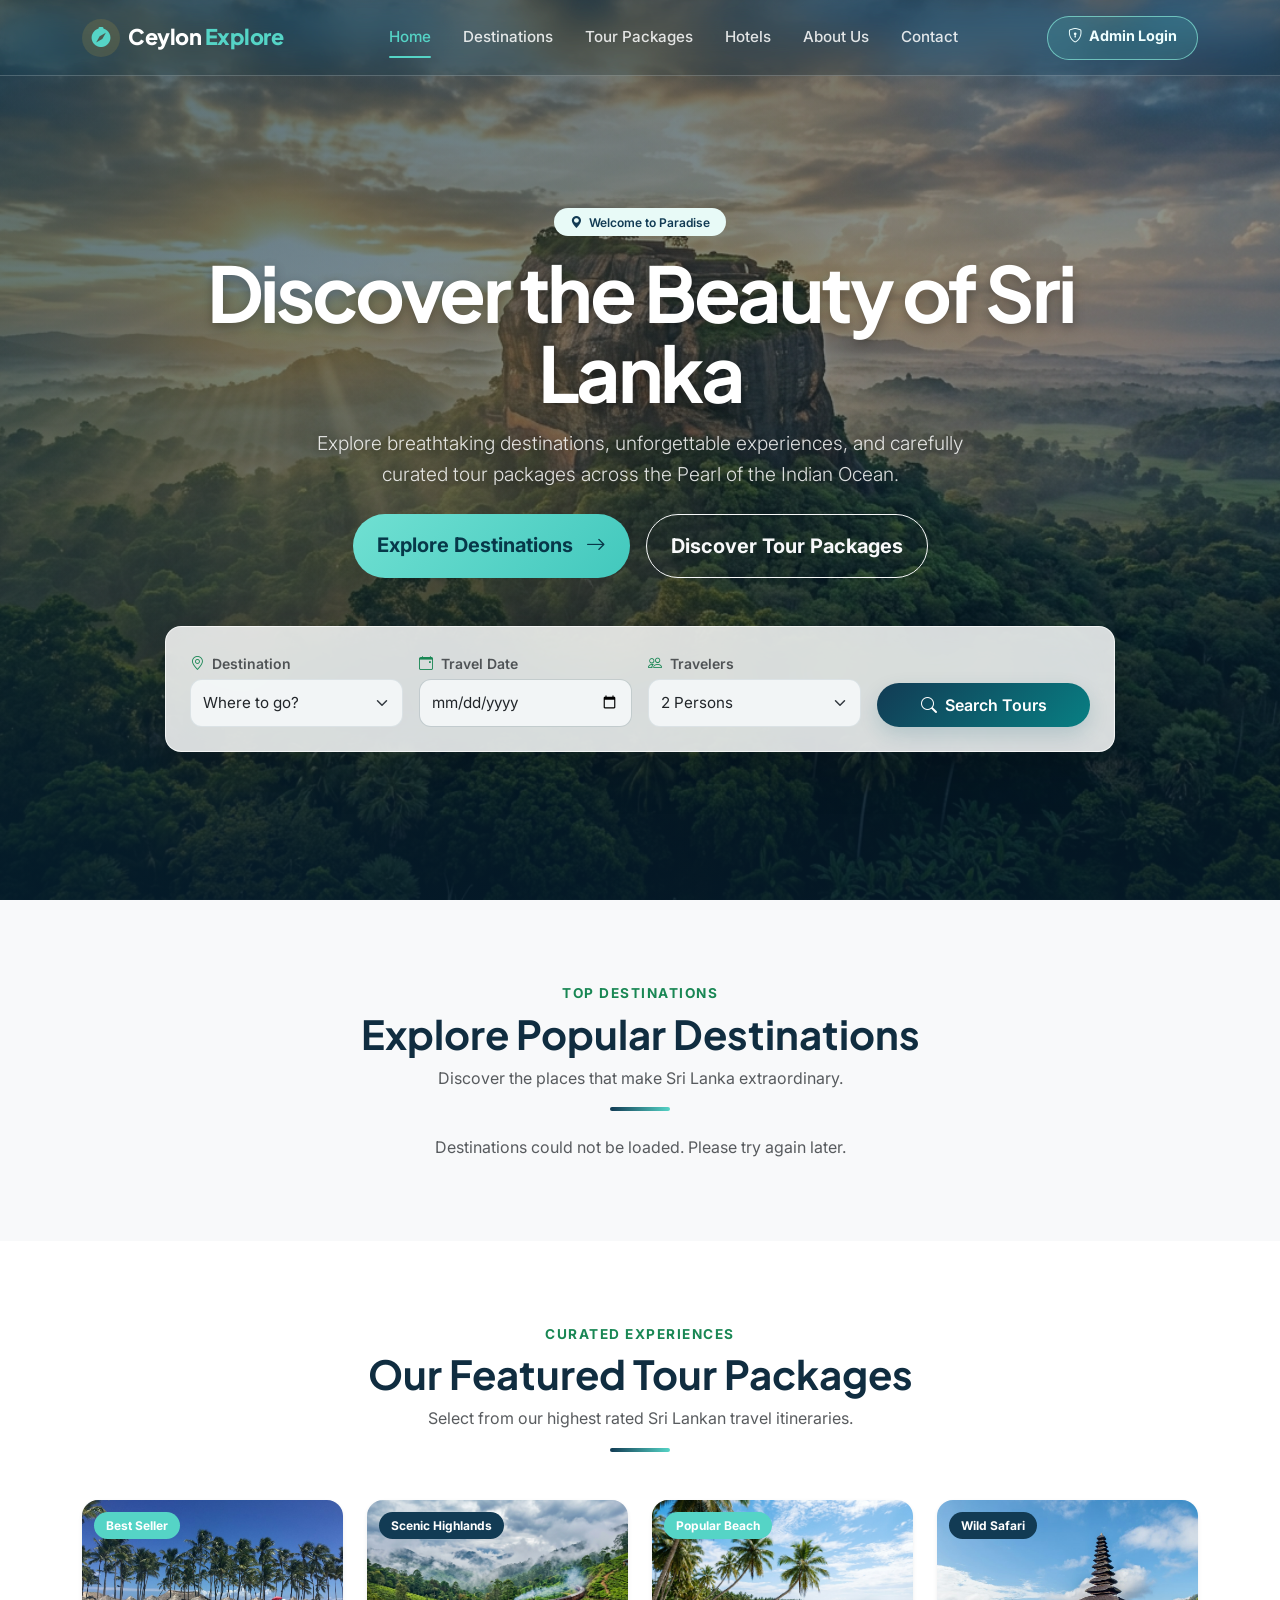
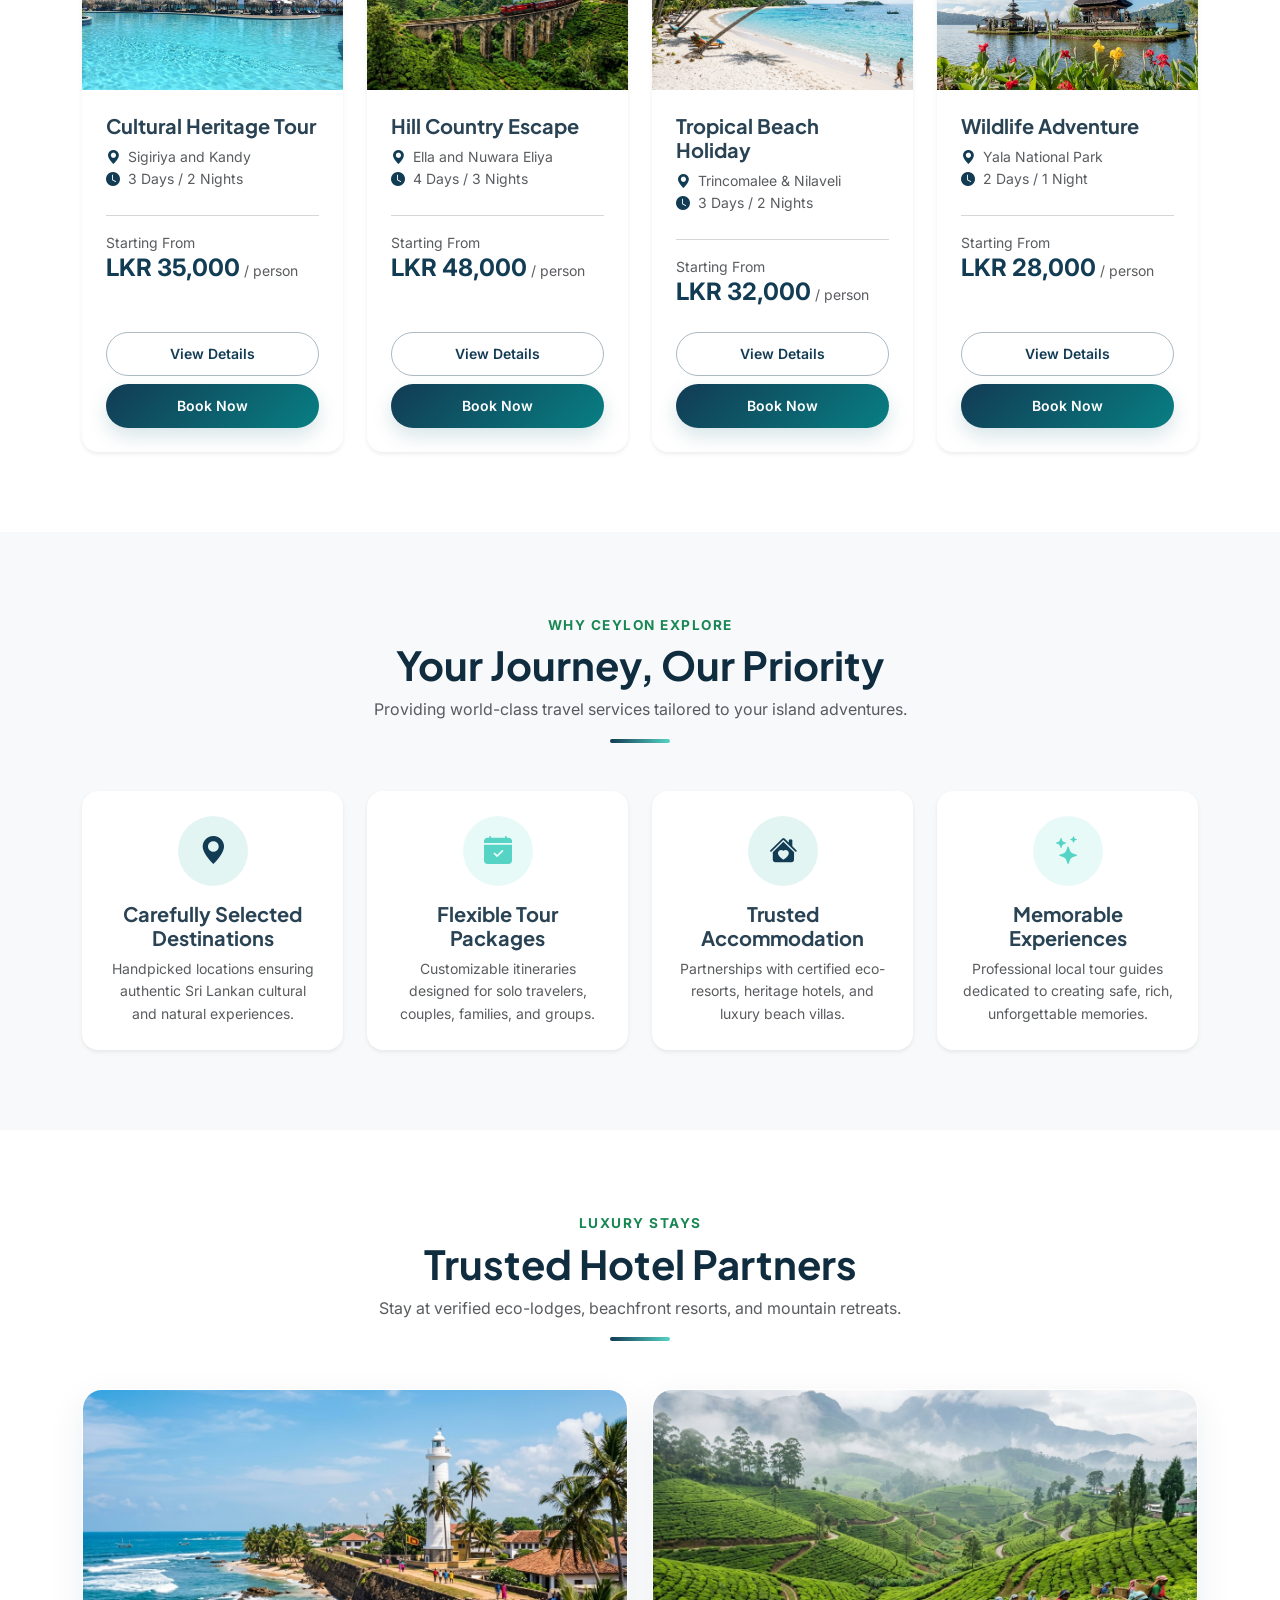
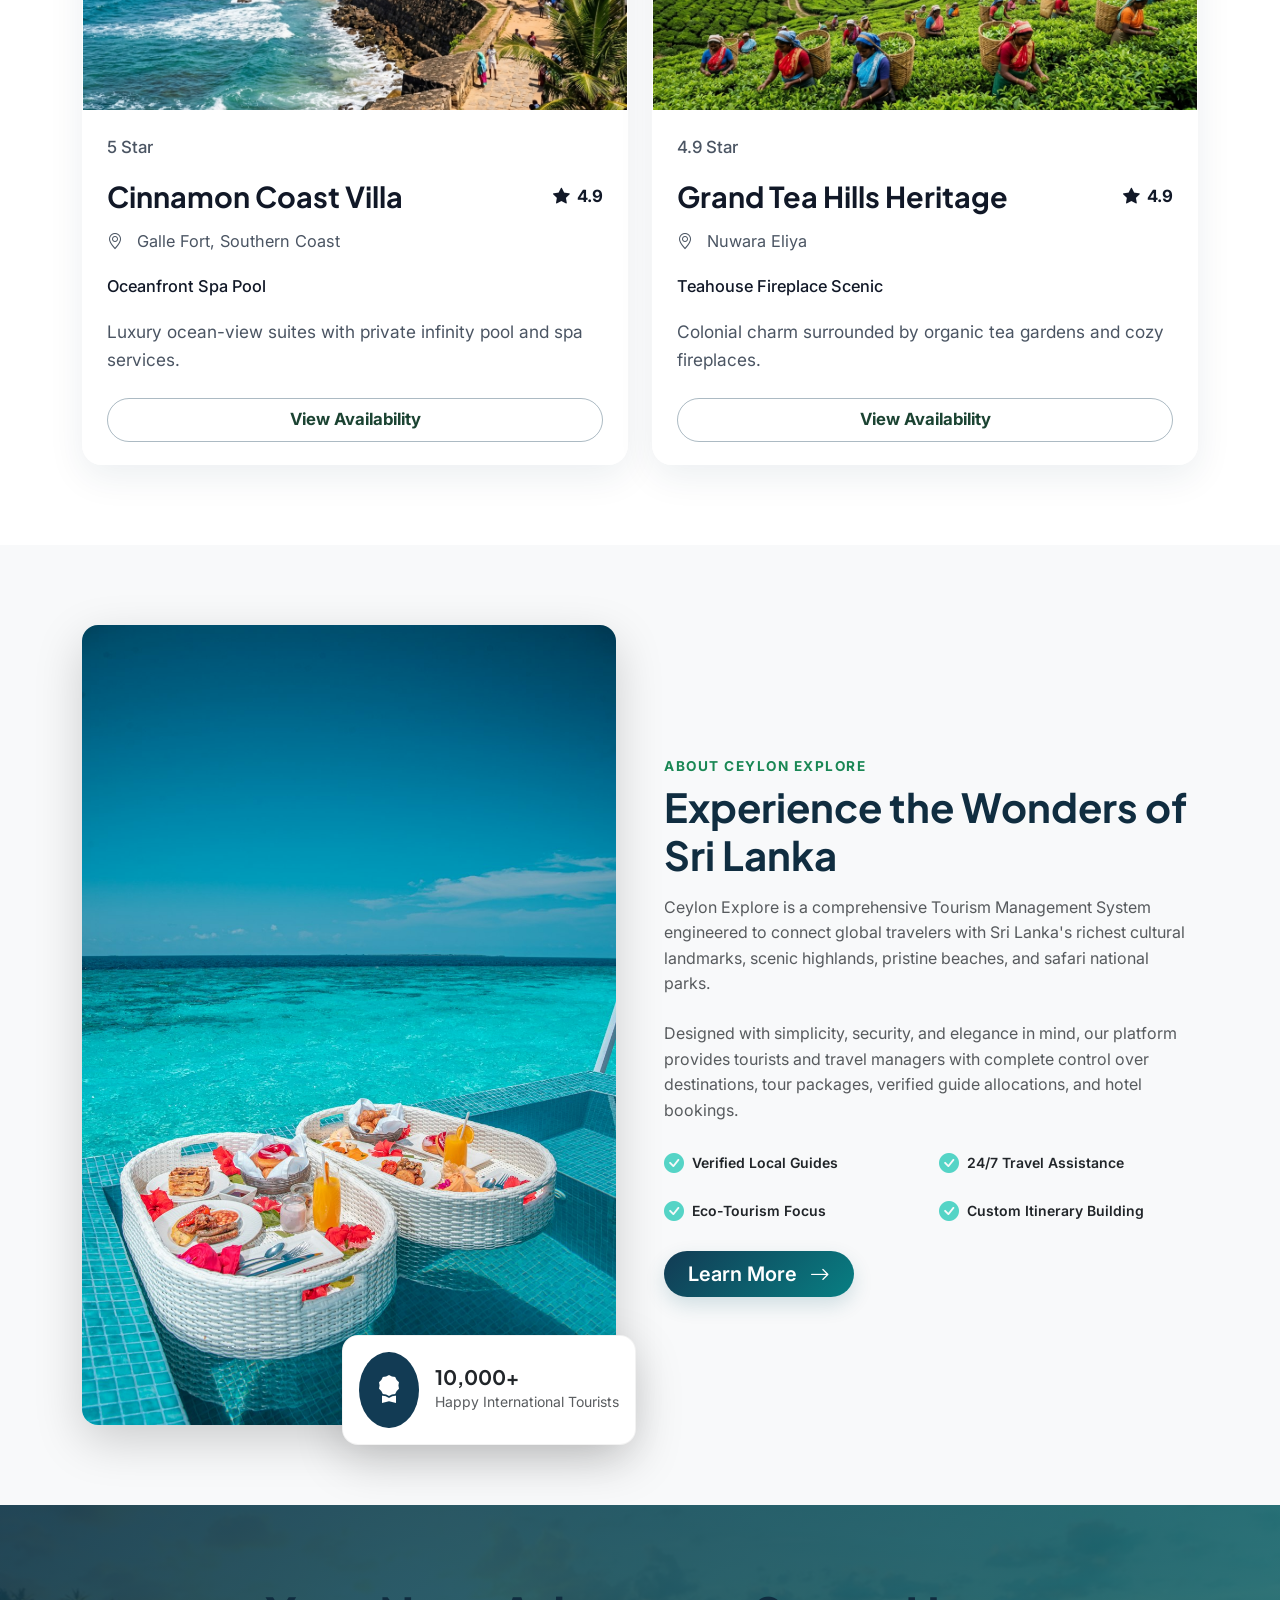
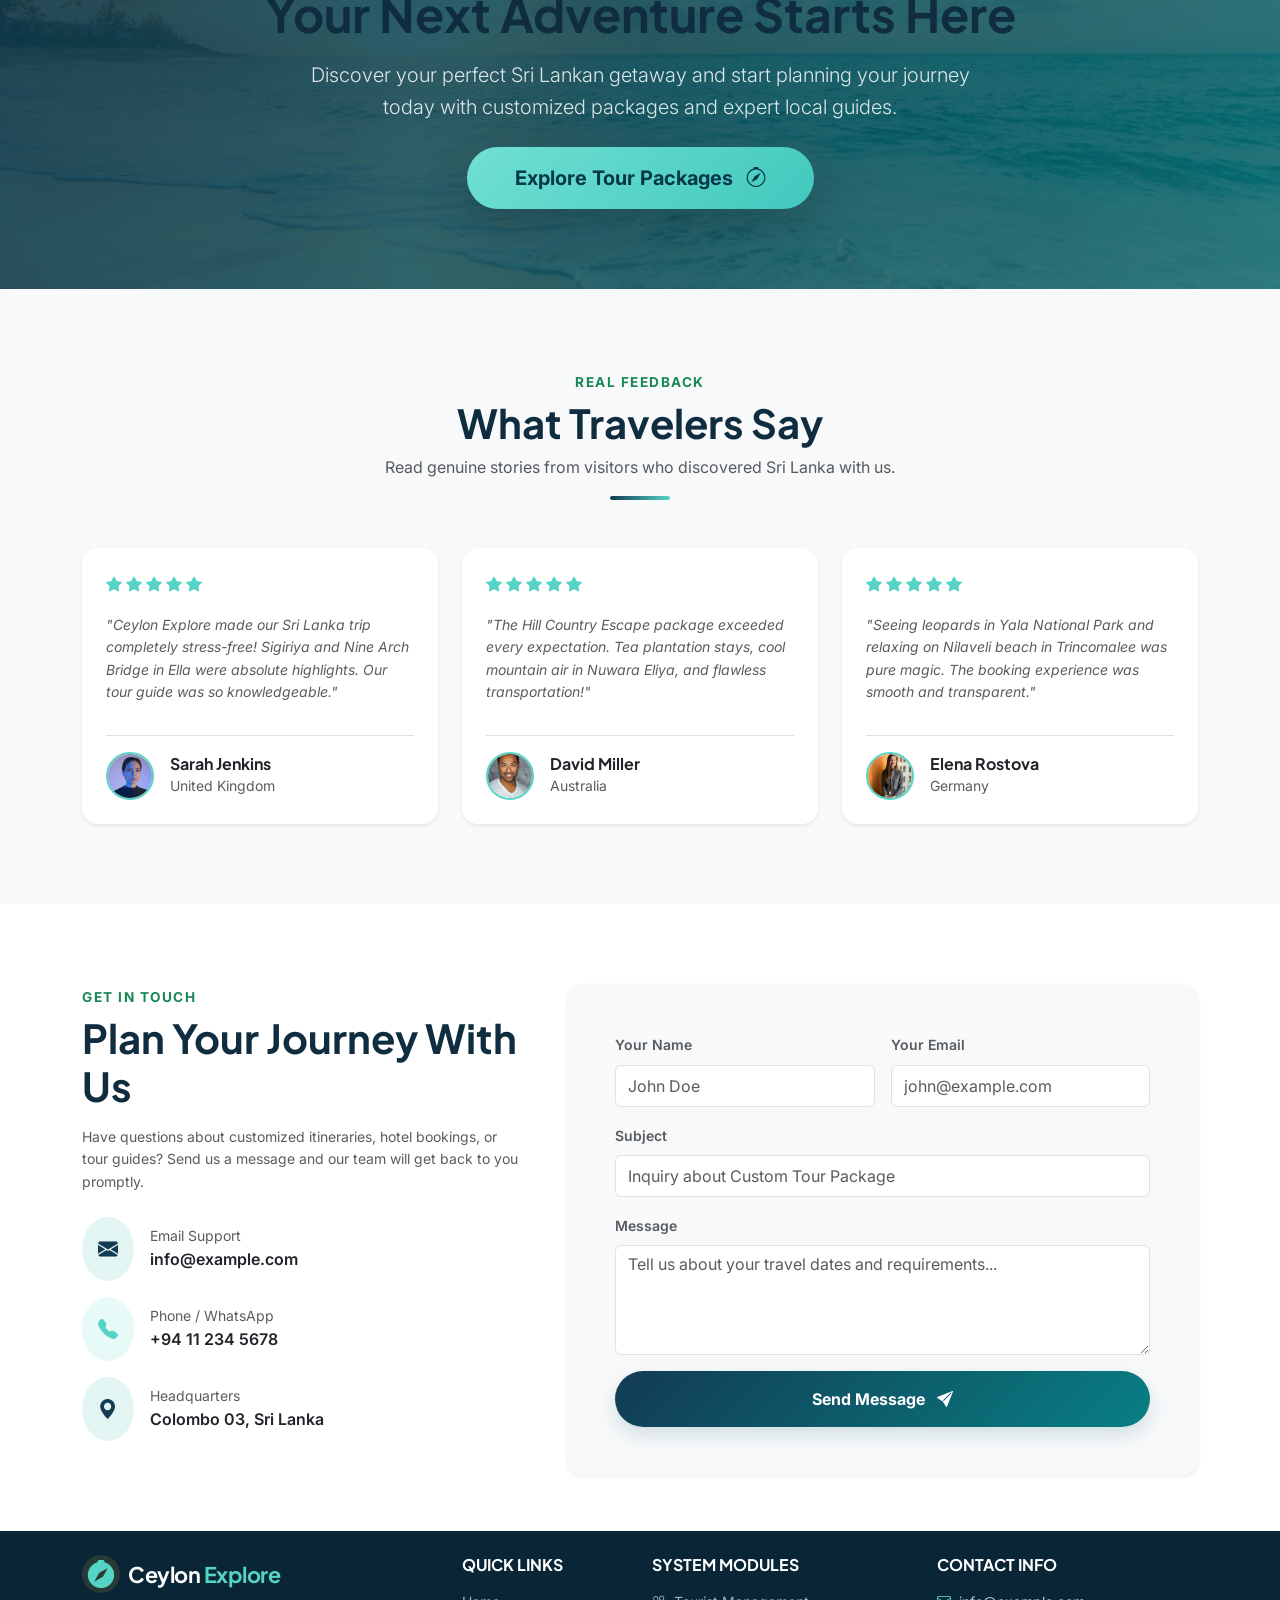
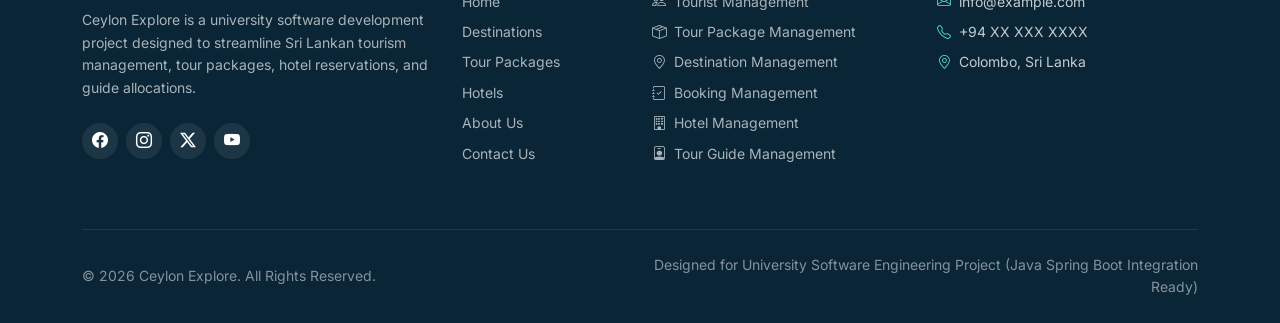
==== commit a1b72011: "Enhance tour guide management and booking functionality - Integrated Spring Boot API for tour guide " ====
--- a/tourism-management/index.html
+++ b/tourism-management/index.html
@@ -822,11 +822,11 @@
                     <h4 class="h6 fw-bold text-white text-uppercase mb-3 tracking-wider">System Modules</h4>
                     <ul class="list-unstyled footer-links small">
                         <li class="mb-2"><a href="#" class="module-link" data-module="Tourist Management"><i class="bi bi-people me-1"></i> Tourist Management</a></li>
-                        <li class="mb-2"><a href="#" class="module-link" data-module="Package Management"><i class="bi bi-box-seam me-1"></i> Tour Package Management</a></li>
+                        <li class="mb-2"><a href="tour-packages.html"><i class="bi bi-box-seam me-1"></i> Tour Package Management</a></li>
                         <li class="mb-2"><a href="destinations.html"><i class="bi bi-geo-alt me-1"></i> Destination Management</a></li>
-                        <li class="mb-2"><a href="#" class="module-link" data-module="Booking Management"><i class="bi bi-journal-check me-1"></i> Booking Management</a></li>
-                        <li class="mb-2"><a href="#" class="module-link" data-module="Hotel Management"><i class="bi bi-building me-1"></i> Hotel Management</a></li>
-                        <li class="mb-2"><a href="#" class="module-link" data-module="Tour Guide Management"><i class="bi bi-person-badge me-1"></i> Tour Guide Management</a></li>
+                        <li class="mb-2"><a href="bookings.html"><i class="bi bi-journal-check me-1"></i> Booking Management</a></li>
+                        <li class="mb-2"><a href="hotels.html"><i class="bi bi-building me-1"></i> Hotel Management</a></li>
+                        <li class="mb-2"><a href="tour-guides.html"><i class="bi bi-person-badge me-1"></i> Tour Guide Management</a></li>
                     </ul>
                 </div>
                 
--- a/tourism-management/css/style.css
+++ b/tourism-management/css/style.css
@@ -8,25 +8,31 @@
    -------------------------------------------------------------------------- */
 :root {
     /* Color Palette */
-    --primary-emerald: #1b4332;
-    --emerald-hover: #143527;
-    --accent-green: #2d6a4f;
-    --leaf-green: #52b788;
-    --emerald-light-bg: #e8f5e9;
+    --primary-emerald: #123b54;
+    --emerald-hover: #0b2c41;
+    --accent-green: #087f83;
+    --leaf-green: #38b9aa;
+    --emerald-light-bg: #e3f5f3;
     
-    --primary-gold: #d4af37;
-    --gold-hover: #b89428;
-    --gold-light-bg: #fff9e6;
+    --primary-gold: #55d4c6;
+    --gold-hover: #30bbaa;
+    --gold-light-bg: #e8faf7;
     
-    --bg-light: #f8f9fa;
-    --card-bg: #ffffff;
-    --dark-emerald: #0b1f17;
+    --bg-light: #f1f7f8;
+    --card-bg: rgba(255, 255, 255, 0.82);
+    --dark-emerald: #092536;
     
-    --text-dark: #1e293b;
-    --text-body: #334155;
-    --text-muted: #64748b;
+    --text-dark: #102d40;
+    --text-body: #294354;
+    --text-muted: #5b7180;
     --text-white-80: rgba(255, 255, 255, 0.85);
     --text-white-60: rgba(255, 255, 255, 0.65);
+
+    --glass-surface: rgba(255, 255, 255, 0.76);
+    --glass-border: rgba(255, 255, 255, 0.7);
+    --glass-shadow: 0 18px 50px rgba(9, 37, 54, 0.12);
+    --radius-card: 1.25rem;
+    --radius-control: 0.9rem;
     
     /* Typography */
     --font-heading: 'Plus Jakarta Sans', -apple-system, BlinkMacSystemFont, sans-serif;
@@ -66,6 +72,18 @@
 
 .text-gold {
     color: var(--primary-gold) !important;
+}
+
+.text-white-80 {
+    color: var(--text-white-80);
+}
+
+.text-white-70 {
+    color: rgba(255, 255, 255, 0.76);
+}
+
+.text-white-60 {
+    color: var(--text-white-60);
 }
 
 .text-emerald {
@@ -617,3 +635,241 @@
         padding-bottom: 3.5rem;
     }
 }
+
+/* --------------------------------------------------------------------------
+   15. Ceylon Explore Liquid Glass theme
+   -------------------------------------------------------------------------- */
+body {
+    background:
+        radial-gradient(ellipse at 12% 0%, rgba(85, 212, 198, 0.11), transparent 34rem),
+        linear-gradient(145deg, #f6fafb 0%, #eef5f7 52%, #f5f8f8 100%);
+}
+
+.navbar {
+    padding: 0.85rem 0;
+    border-bottom: 1px solid rgba(255, 255, 255, 0.2);
+    background: rgba(9, 37, 54, 0.2);
+    -webkit-backdrop-filter: blur(16px) saturate(150%);
+    backdrop-filter: blur(16px) saturate(150%);
+}
+
+.navbar.navbar-scrolled {
+    border-bottom-color: rgba(255, 255, 255, 0.16);
+    background: rgba(9, 37, 54, 0.88) !important;
+    -webkit-backdrop-filter: blur(20px) saturate(160%);
+    backdrop-filter: blur(20px) saturate(160%);
+}
+
+.navbar .navbar-toggler {
+    border-color: rgba(255, 255, 255, 0.45);
+}
+
+.navbar .navbar-toggler-icon {
+    filter: invert(1) grayscale(1) brightness(1.8);
+}
+
+.hero-section .badge.text-gold {
+    color: var(--primary-emerald) !important;
+    background: rgba(231, 251, 248, 0.94);
+}
+
+.navbar-nav .nav-link::after {
+    transition: transform 0.25s ease, opacity 0.25s ease;
+    transform: scaleX(0);
+    transform-origin: left;
+    opacity: 0;
+}
+
+.navbar-nav .nav-link:hover::after,
+.navbar-nav .nav-link.active::after {
+    transform: scaleX(1);
+    opacity: 1;
+}
+
+.hero-overlay {
+    background:
+        linear-gradient(180deg, rgba(5, 28, 45, 0.5), rgba(5, 28, 45, 0.42) 42%, rgba(5, 28, 45, 0.82)),
+        linear-gradient(110deg, rgba(7, 80, 91, 0.34), transparent 72%);
+}
+
+.hero-title {
+    max-width: 900px;
+    margin-right: auto;
+    margin-left: auto;
+    font-size: clamp(2.7rem, 6vw, 5rem);
+    line-height: 1.04;
+    letter-spacing: -0.045em;
+}
+
+.hero-subtitle {
+    max-width: 700px;
+    font-size: clamp(1rem, 1.6vw, 1.2rem);
+}
+
+.hero-section .search-panel {
+    position: relative;
+    overflow: hidden;
+    border: 1px solid rgba(255, 255, 255, 0.72);
+    background: rgba(255, 255, 255, 0.84);
+    box-shadow: 0 24px 60px rgba(4, 27, 42, 0.24);
+    -webkit-backdrop-filter: blur(22px) saturate(155%);
+    backdrop-filter: blur(22px) saturate(155%);
+}
+
+.search-panel .form-select,
+.search-panel .form-control {
+    min-height: 48px;
+    border: 1px solid rgba(18, 59, 84, 0.1) !important;
+    background-color: rgba(245, 249, 250, 0.9) !important;
+}
+
+.search-panel .form-select:focus,
+.search-panel .form-control:focus {
+    border-color: var(--accent-green) !important;
+    box-shadow: 0 0 0 4px rgba(8, 127, 131, 0.15);
+}
+
+.btn-emerald,
+.btn-gold,
+.btn-outline-emerald,
+.btn-admin-login {
+    min-height: 44px;
+    border-radius: 999px;
+    font-weight: 700;
+    transition: transform 0.22s ease, box-shadow 0.22s ease, background-color 0.22s ease, color 0.22s ease;
+}
+
+.btn-emerald {
+    background: linear-gradient(135deg, #123b54, #087f83);
+    box-shadow: 0 8px 20px rgba(8, 89, 104, 0.16);
+}
+
+.btn-gold,
+.btn-admin-login {
+    color: #073849;
+    background: linear-gradient(135deg, #70e0d2, #42c8bd);
+}
+
+.btn-admin-login {
+    border: 1px solid rgba(139, 242, 224, 0.65);
+    background: rgba(85, 212, 198, 0.16);
+    color: #efffff;
+}
+
+.btn-outline-emerald {
+    border-width: 1px;
+    border-color: rgba(18, 59, 84, 0.35);
+}
+
+.btn-emerald:hover,
+.btn-gold:hover,
+.btn-admin-login:hover,
+.btn-outline-emerald:hover {
+    transform: translateY(-2px);
+    box-shadow: 0 12px 26px rgba(9, 54, 72, 0.2);
+}
+
+.btn:focus-visible,
+.form-control:focus-visible,
+.form-select:focus-visible,
+.form-check-input:focus-visible,
+a:focus-visible,
+button:focus-visible {
+    outline: 3px solid rgba(8, 127, 131, 0.48);
+    outline-offset: 3px;
+}
+
+.card,
+.hotel-card,
+.feature-card,
+.testimonial-card {
+    border-color: rgba(255, 255, 255, 0.82);
+    border-radius: var(--radius-card);
+    background: var(--glass-surface);
+    box-shadow: 0 12px 36px rgba(13, 54, 72, 0.08);
+    -webkit-backdrop-filter: blur(12px) saturate(135%);
+    backdrop-filter: blur(12px) saturate(135%);
+}
+
+.destination-card,
+.package-card,
+.hotel-card,
+.feature-card,
+.testimonial-card {
+    transition: transform 0.28s ease, box-shadow 0.28s ease, border-color 0.28s ease;
+}
+
+.destination-card:hover,
+.package-card:hover,
+.hotel-card:hover,
+.feature-card:hover,
+.testimonial-card:hover {
+    border-color: rgba(85, 212, 198, 0.48);
+    box-shadow: 0 20px 44px rgba(13, 54, 72, 0.15);
+}
+
+.cta-overlay {
+    background: linear-gradient(135deg, rgba(9, 50, 70, 0.88), rgba(7, 104, 108, 0.78));
+}
+
+.modal-backdrop.show {
+    opacity: 0.58;
+    -webkit-backdrop-filter: blur(5px);
+    backdrop-filter: blur(5px);
+}
+
+.modal-content {
+    overflow: hidden;
+    border: 1px solid rgba(255, 255, 255, 0.82);
+    border-radius: var(--radius-card);
+    box-shadow: 0 26px 80px rgba(6, 34, 51, 0.24);
+}
+
+.admin-dashboard-body > main.container {
+    max-width: 920px;
+}
+
+.admin-dashboard-body > main.container .admin-brand .brand-text {
+    color: var(--primary-emerald);
+}
+
+.admin-dashboard-body > main.container .dashboard-panel {
+    padding: clamp(1.5rem, 5vw, 3rem);
+    border: 1px solid rgba(255, 255, 255, 0.84);
+    border-radius: 1.5rem;
+    background: rgba(255, 255, 255, 0.8);
+    box-shadow: var(--glass-shadow);
+    -webkit-backdrop-filter: blur(18px) saturate(145%);
+    backdrop-filter: blur(18px) saturate(145%);
+}
+
+@media (max-width: 991.98px) {
+    .navbar {
+        background: rgba(9, 37, 54, 0.84) !important;
+        -webkit-backdrop-filter: blur(18px) saturate(155%);
+        backdrop-filter: blur(18px) saturate(155%);
+    }
+
+    .navbar-collapse {
+        margin-top: 0.65rem;
+        padding: 0.85rem 1rem;
+        border: 1px solid rgba(255, 255, 255, 0.16);
+        border-radius: 1rem;
+        background: rgba(9, 37, 54, 0.96);
+    }
+}
+
+@media (prefers-reduced-motion: reduce) {
+    html {
+        scroll-behavior: auto;
+    }
+
+    *,
+    *::before,
+    *::after {
+        animation-duration: 0.01ms !important;
+        animation-iteration-count: 1 !important;
+        scroll-behavior: auto !important;
+        transition-duration: 0.01ms !important;
+    }
+}
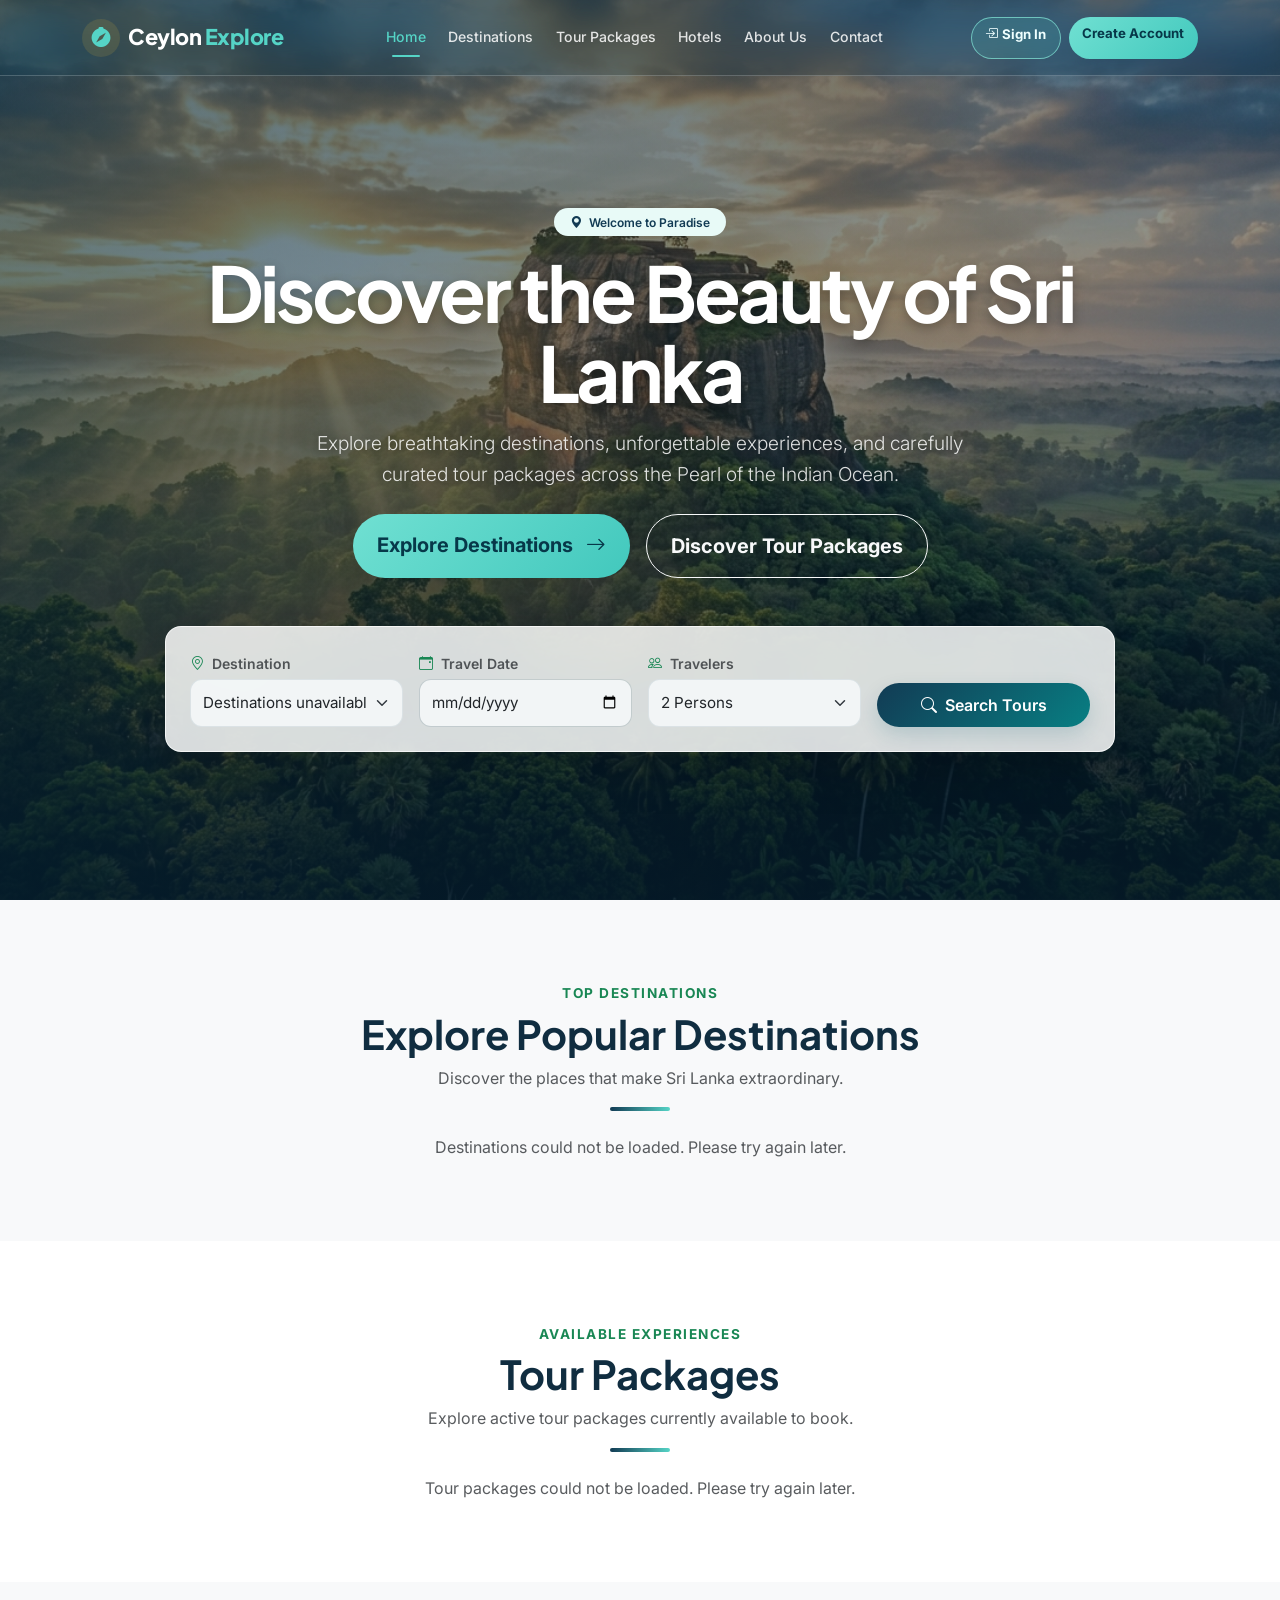
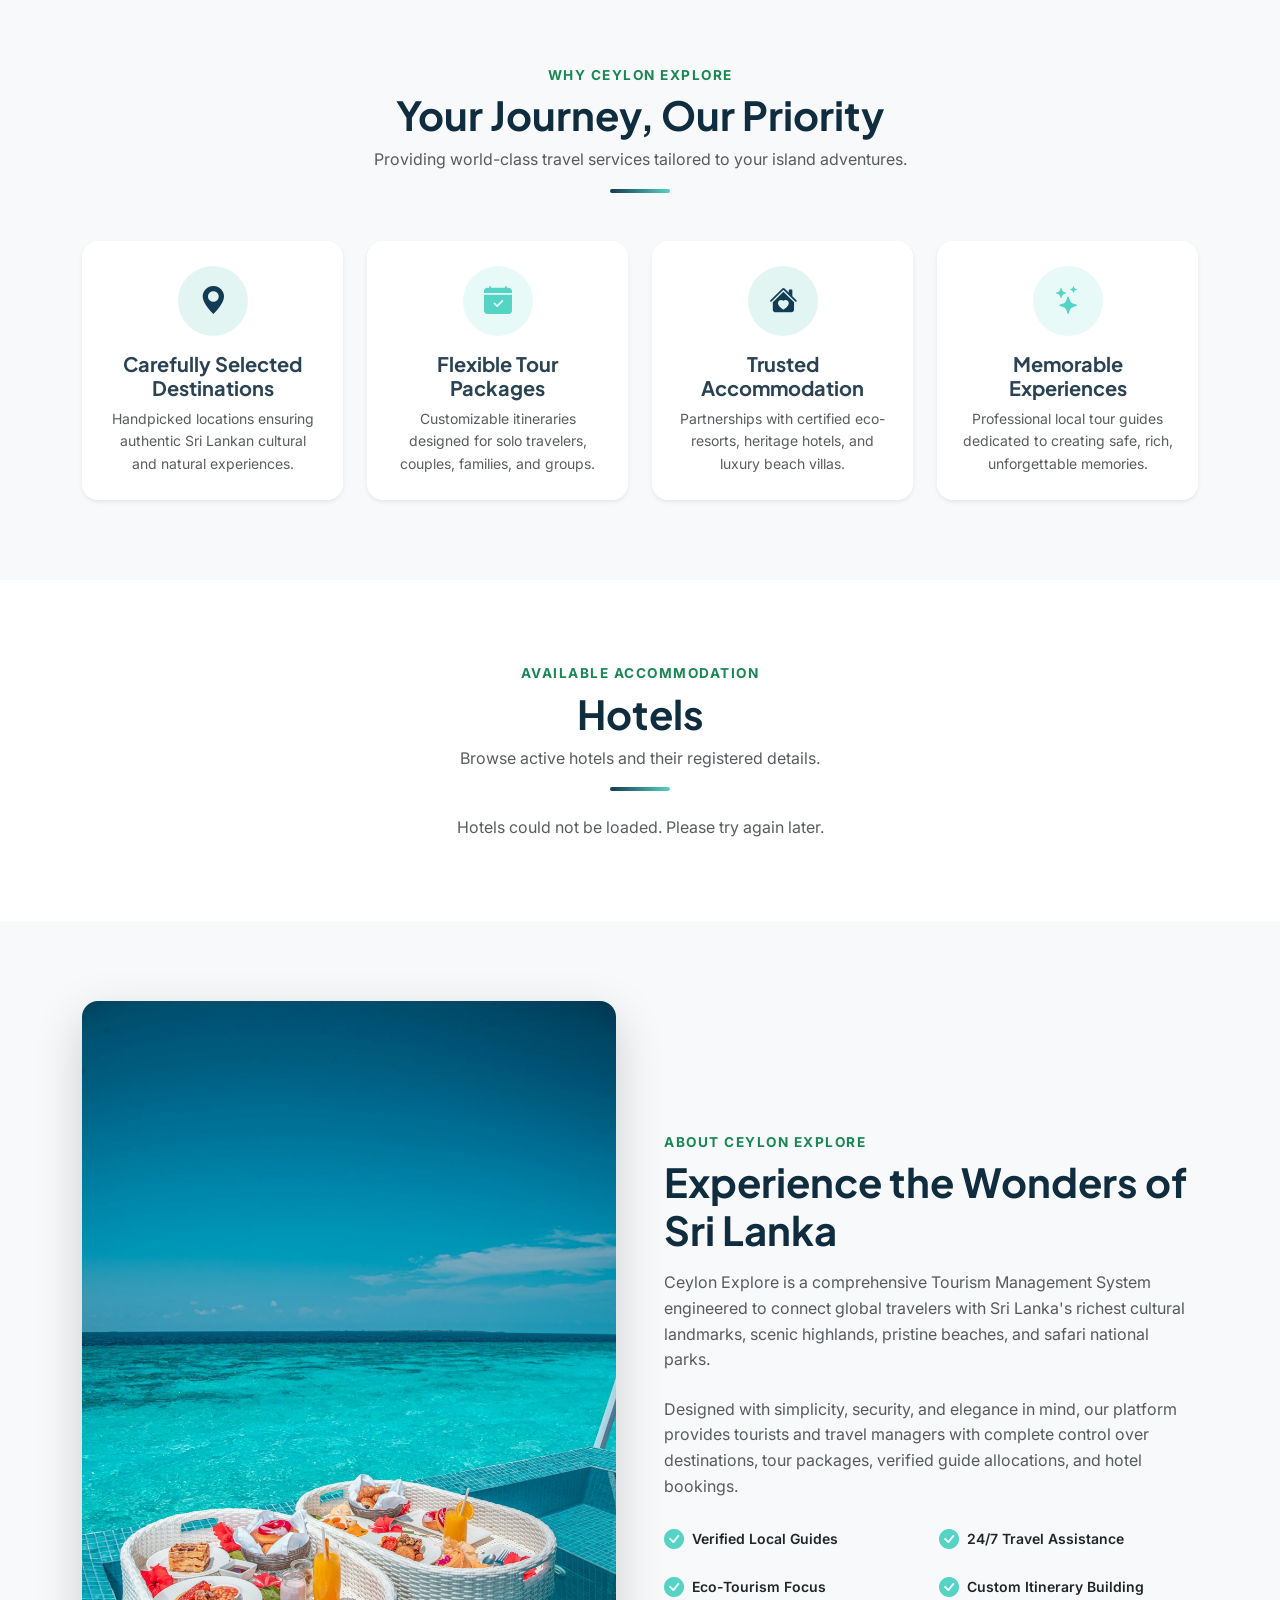
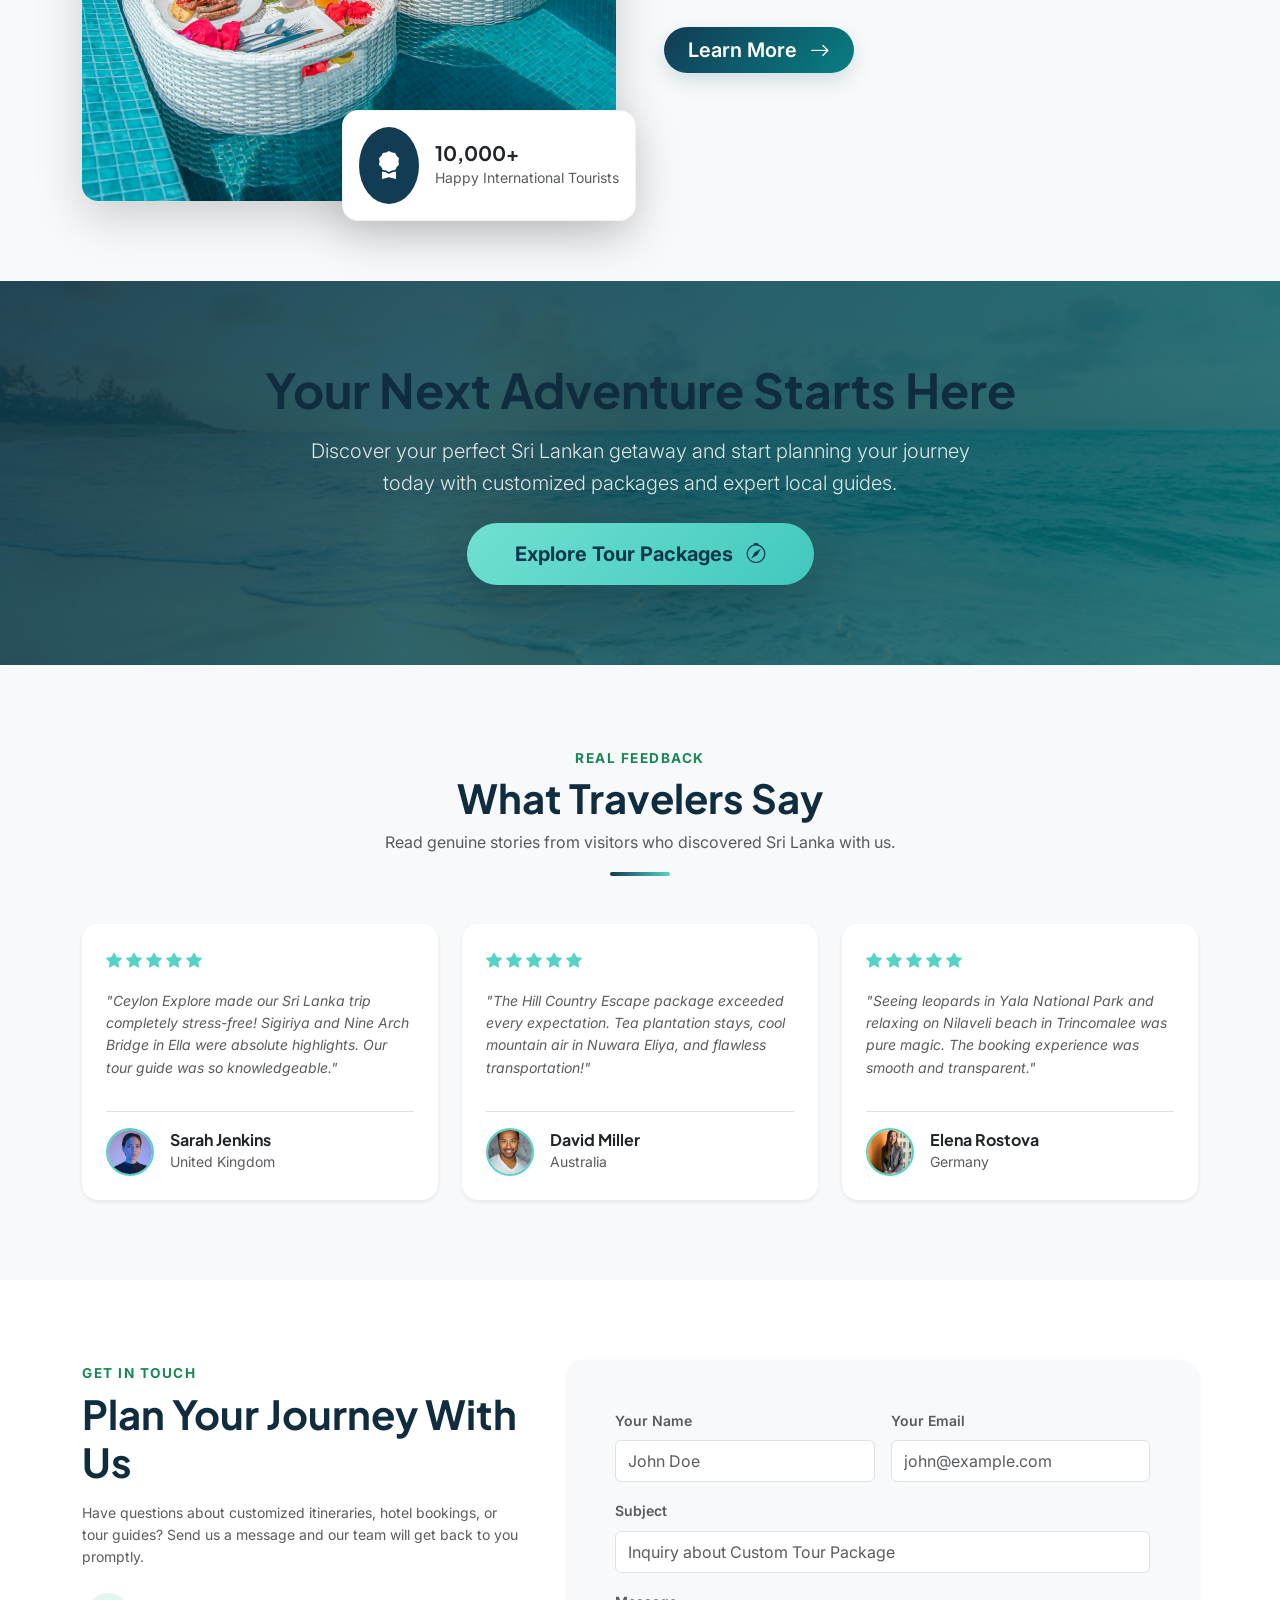
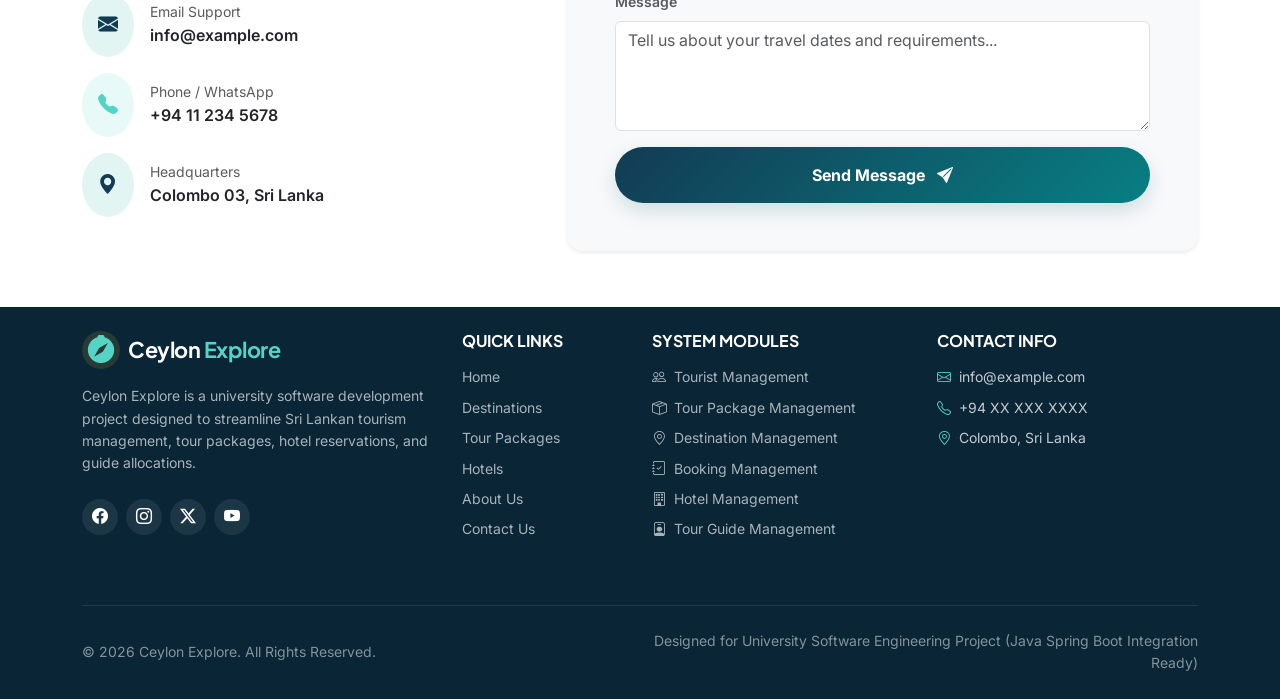
==== commit b574dc4e: "Add integration tests for Tour Package CRUD operations, implement registration page styles and scrip" ====
--- a/tourism-management/index.html
+++ b/tourism-management/index.html
@@ -61,11 +61,9 @@
                     </li>
                 </ul>
                 
-                <!-- Admin Login Button -->
-                <div class="d-flex align-items-center">
-                    <a class="btn btn-admin-login" href="admin-login.html">
-                        <i class="bi bi-shield-lock me-1"></i> Admin Login
-                    </a>
+                <div class="d-flex flex-wrap align-items-center gap-2" id="accountNavActions">
+                    <a class="btn btn-admin-login" href="admin-login.html"><i class="bi bi-box-arrow-in-right me-1"></i>Sign In</a>
+                    <a class="btn btn-gold rounded-pill" href="register.html">Create Account</a>
                 </div>
             </div>
         </div>
@@ -103,13 +101,7 @@
                                 <i class="bi bi-geo-alt text-success me-1"></i> Destination
                             </label>
                             <select class="form-select border-0 bg-light py-2" id="searchDestination" required>
-                                <option value="" selected disabled>Where to go?</option>
-                                <option value="sigiriya">Sigiriya Rock Fortress</option>
-                                <option value="ella">Ella & Nine Arch</option>
-                                <option value="galle">Galle Fort & Coast</option>
-                                <option value="nuwara-eliya">Nuwara Eliya Tea Hills</option>
-                                <option value="trincomalee">Trincomalee Beaches</option>
-                                <option value="yala">Yala Safari Park</option>
+                                <option value="" selected disabled>Loading destinations...</option>
                             </select>
                         </div>
                         
@@ -127,8 +119,8 @@
                             <select class="form-select border-0 bg-light py-2" id="searchTravelers" required>
                                 <option value="1">1 Person</option>
                                 <option value="2" selected>2 Persons</option>
-                                <option value="3-5">3 - 5 Persons</option>
-                                <option value="6+">6+ Group Tour</option>
+                                <option value="3">3 - 5 Persons</option>
+                                <option value="6">6+ Group Tour</option>
                             </select>
                         </div>
                         
@@ -313,13 +305,13 @@
     <section id="packages" class="py-6 bg-white">
         <div class="container">
             <div class="section-header text-center mx-auto mb-5">
-                <span class="section-badge text-uppercase fw-bold text-success">Curated Experiences</span>
-                <h2 class="section-title fw-bold display-6 mt-1 mb-2">Our Featured Tour Packages</h2>
-                <p class="section-subtitle text-muted">Select from our highest rated Sri Lankan travel itineraries.</p>
+                <span class="section-badge text-uppercase fw-bold text-success">Available Experiences</span>
+                <h2 class="section-title fw-bold display-6 mt-1 mb-2">Tour Packages</h2>
+                <p class="section-subtitle text-muted">Explore active tour packages currently available to book.</p>
                 <div class="title-divider mx-auto mt-3"></div>
             </div>
             
-            <div class="row g-4">
+            <div class="row g-4 d-none" aria-hidden="true">
                 <!-- Package 1 -->
                 <div class="col-lg-3 col-md-6">
                     <div class="package-card rounded-4 border-0 shadow-sm overflow-hidden h-100 d-flex flex-column bg-white">
@@ -428,6 +420,8 @@
                     </div>
                 </div>
             </div>
+            <div class="row g-4" id="homePackageGrid" aria-live="polite"></div>
+            <p class="text-center text-muted mb-0" id="homePackageStatus" role="status">Loading tour packages...</p>
         </div>
     </section>
 
@@ -501,13 +495,13 @@
     <section id="hotels" class="py-6 bg-white">
         <div class="container">
             <div class="section-header text-center mx-auto mb-5">
-                <span class="section-badge text-uppercase fw-bold text-success">Luxury Stays</span>
-                <h2 class="section-title fw-bold display-6 mt-1 mb-2">Trusted Hotel Partners</h2>
-                <p class="section-subtitle text-muted">Stay at verified eco-lodges, beachfront resorts, and mountain retreats.</p>
+                <span class="section-badge text-uppercase fw-bold text-success">Available Accommodation</span>
+                <h2 class="section-title fw-bold display-6 mt-1 mb-2">Hotels</h2>
+                <p class="section-subtitle text-muted">Browse active hotels and their registered details.</p>
                 <div class="title-divider mx-auto mt-3"></div>
             </div>
 
-            <div class="row g-4">
+            <div class="row g-4 d-none" aria-hidden="true">
                 <div class="col-lg-6 col-md-12">
                     <div class="hotel-card h-100">
                         <img src="assets/images/galle.jpg" class="w-100 hotel-img" alt="Coastal Resort">
@@ -542,6 +536,8 @@
                     </div>
                 </div>
             </div>
+            <div class="row g-4" id="homeHotelGrid" aria-live="polite"></div>
+            <p class="text-center text-muted mb-0" id="homeHotelStatus" role="status">Loading hotels...</p>
         </div>
     </section>
 
@@ -821,7 +817,7 @@
                 <div class="col-lg-3 col-md-6">
                     <h4 class="h6 fw-bold text-white text-uppercase mb-3 tracking-wider">System Modules</h4>
                     <ul class="list-unstyled footer-links small">
-                        <li class="mb-2"><a href="#" class="module-link" data-module="Tourist Management"><i class="bi bi-people me-1"></i> Tourist Management</a></li>
+                        <li class="mb-2"><a href="tourists.html" class="module-link" data-module="Tourist Management"><i class="bi bi-people me-1"></i> Tourist Management</a></li>
                         <li class="mb-2"><a href="tour-packages.html"><i class="bi bi-box-seam me-1"></i> Tour Package Management</a></li>
                         <li class="mb-2"><a href="destinations.html"><i class="bi bi-geo-alt me-1"></i> Destination Management</a></li>
                         <li class="mb-2"><a href="bookings.html"><i class="bi bi-journal-check me-1"></i> Booking Management</a></li>
@@ -929,5 +925,6 @@
     
     <!-- Custom JS -->
     <script src="js/script.js"></script>
+    <script src="js/auth-navigation.js"></script>
 </body>
 </html>
--- a/tourism-management/css/style.css
+++ b/tourism-management/css/style.css
@@ -859,6 +859,114 @@
     }
 }
 
+@media (min-width: 1200px) {
+    #mainNavbar > .container {
+        flex-wrap: nowrap;
+        gap: 0.7rem;
+    }
+
+    #mainNavbar .navbar-brand {
+        flex: 0 0 auto;
+        margin-right: 0.25rem;
+    }
+
+    #mainNavbar .navbar-nav {
+        flex-wrap: nowrap;
+        gap: 0.1rem;
+    }
+
+    #mainNavbar .navbar-nav .nav-link {
+        padding-right: 0.65rem !important;
+        padding-left: 0.65rem !important;
+        font-size: 0.88rem;
+        white-space: nowrap;
+    }
+
+    #mainNavbar #accountNavActions {
+        flex: 0 0 auto;
+        flex-wrap: nowrap !important;
+        gap: 0.5rem !important;
+    }
+
+    #mainNavbar #accountNavActions .btn {
+        min-height: 42px;
+        padding: 0.45rem 0.85rem;
+        font-size: 0.83rem;
+        white-space: nowrap;
+    }
+}
+
+#mainNavbar #accountNavActions .btn-outline-emerald {
+    border-color: rgba(157, 231, 224, 0.7);
+    color: #f3ffff;
+    background: rgba(255, 255, 255, 0.1);
+}
+
+#mainNavbar #accountNavActions .btn-outline-emerald:hover,
+#mainNavbar #accountNavActions .btn-outline-emerald:focus-visible {
+    border-color: #9de7e0;
+    color: #0a3549;
+    background: #b7f0e9;
+}
+
+.account-nav-menu {
+    min-width: 176px;
+    margin-top: 0.55rem !important;
+    padding: 0.45rem;
+    border: 1px solid rgba(255, 255, 255, 0.72);
+    border-radius: 0.9rem;
+    background: rgba(255, 255, 255, 0.97);
+    box-shadow: 0 14px 34px rgba(9, 37, 54, 0.2);
+    -webkit-backdrop-filter: blur(16px);
+    backdrop-filter: blur(16px);
+}
+
+.account-nav-menu .dropdown-item {
+    padding: 0.65rem 0.75rem;
+    border-radius: 0.55rem;
+    color: #123b54;
+    font-size: 0.88rem;
+    font-weight: 600;
+}
+
+.account-nav-menu .dropdown-item i {
+    color: #087f83;
+}
+
+.account-nav-menu .dropdown-item:hover,
+.account-nav-menu .dropdown-item:focus {
+    color: #07545f;
+    background: #e4f6f3;
+}
+
+@media (min-width: 992px) and (max-width: 1199.98px) {
+    #mainNavbar > .container {
+        flex-wrap: wrap;
+    }
+
+    #mainNavbar .navbar-toggler {
+        display: block;
+    }
+
+    #mainNavbar #navbarContent:not(.show) {
+        display: none !important;
+    }
+
+    #mainNavbar #navbarContent.show {
+        display: flex !important;
+        flex-basis: 100%;
+        flex-direction: column;
+        align-items: stretch;
+    }
+
+    #mainNavbar #navbarContent .navbar-nav {
+        flex-direction: column;
+        align-items: stretch;
+        margin-right: 0 !important;
+        margin-left: 0 !important;
+    }
+}
+
 @media (prefers-reduced-motion: reduce) {
     html {
         scroll-behavior: auto;
